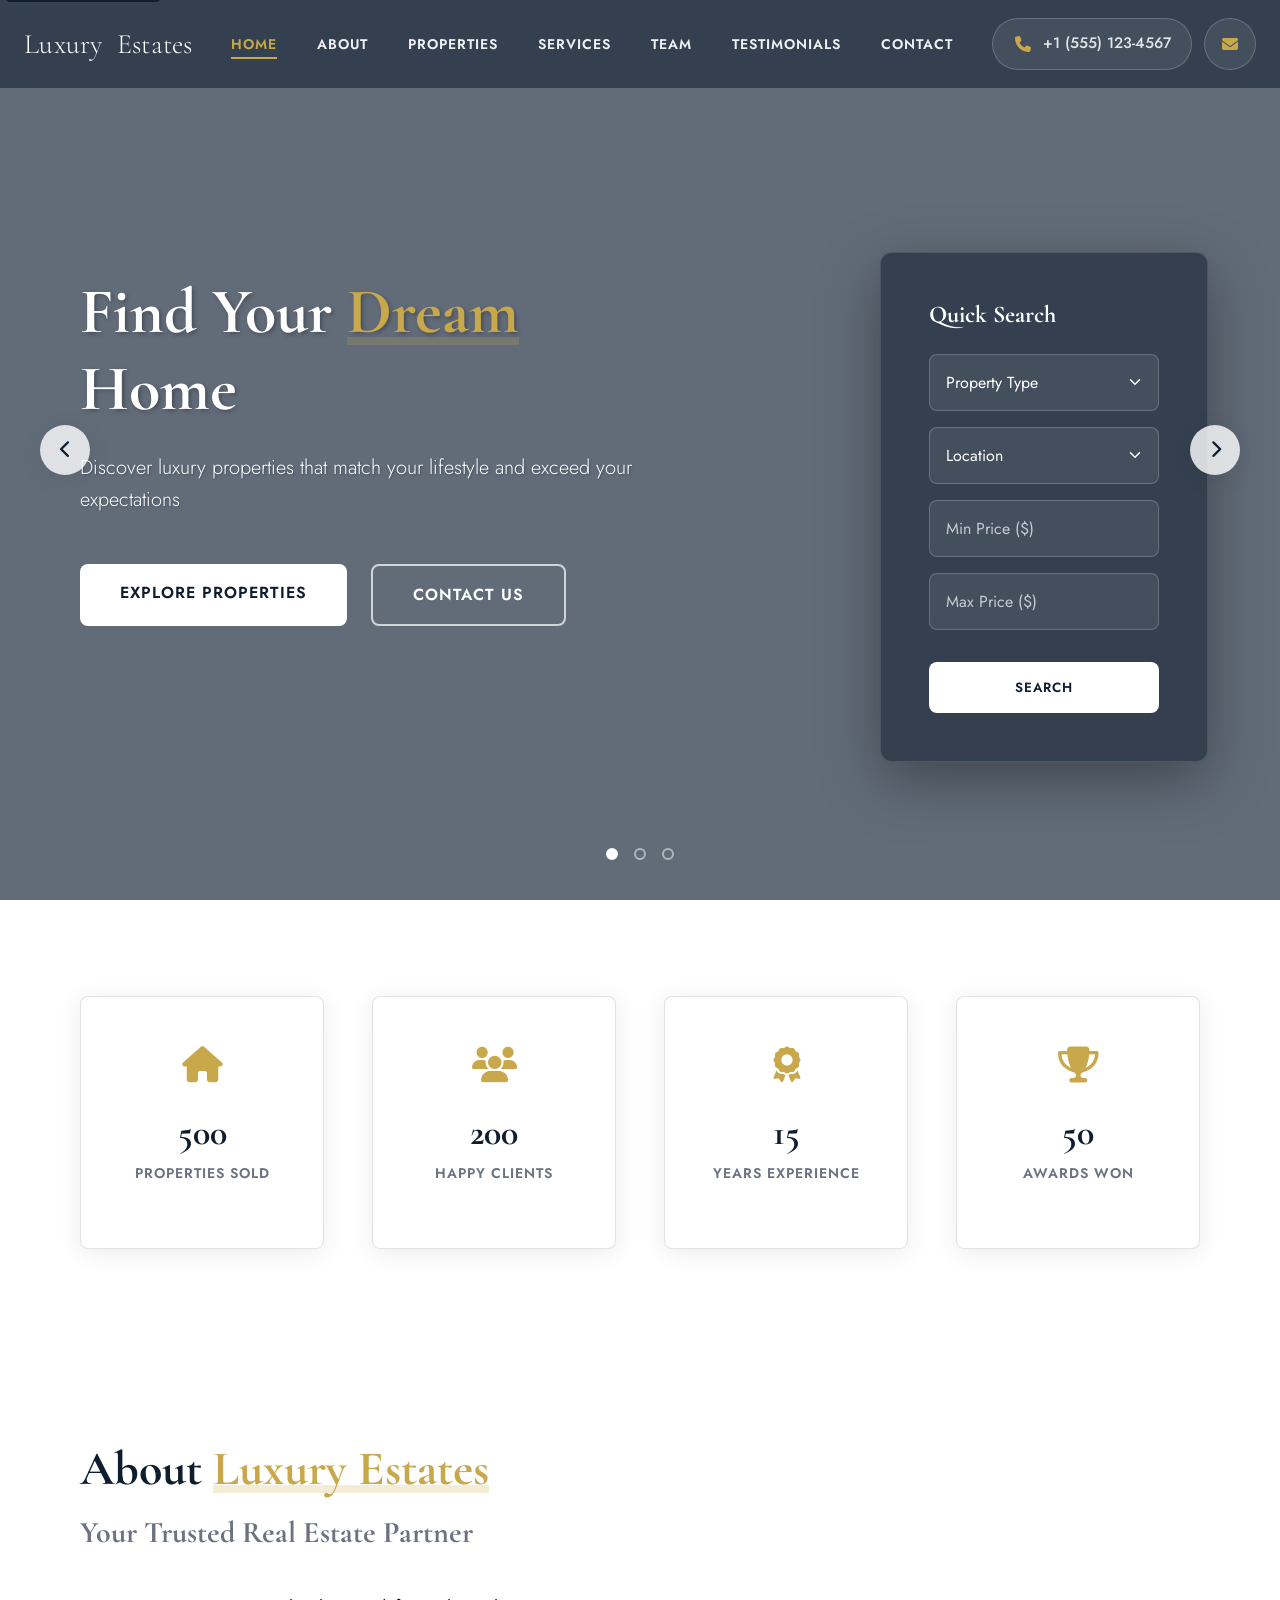
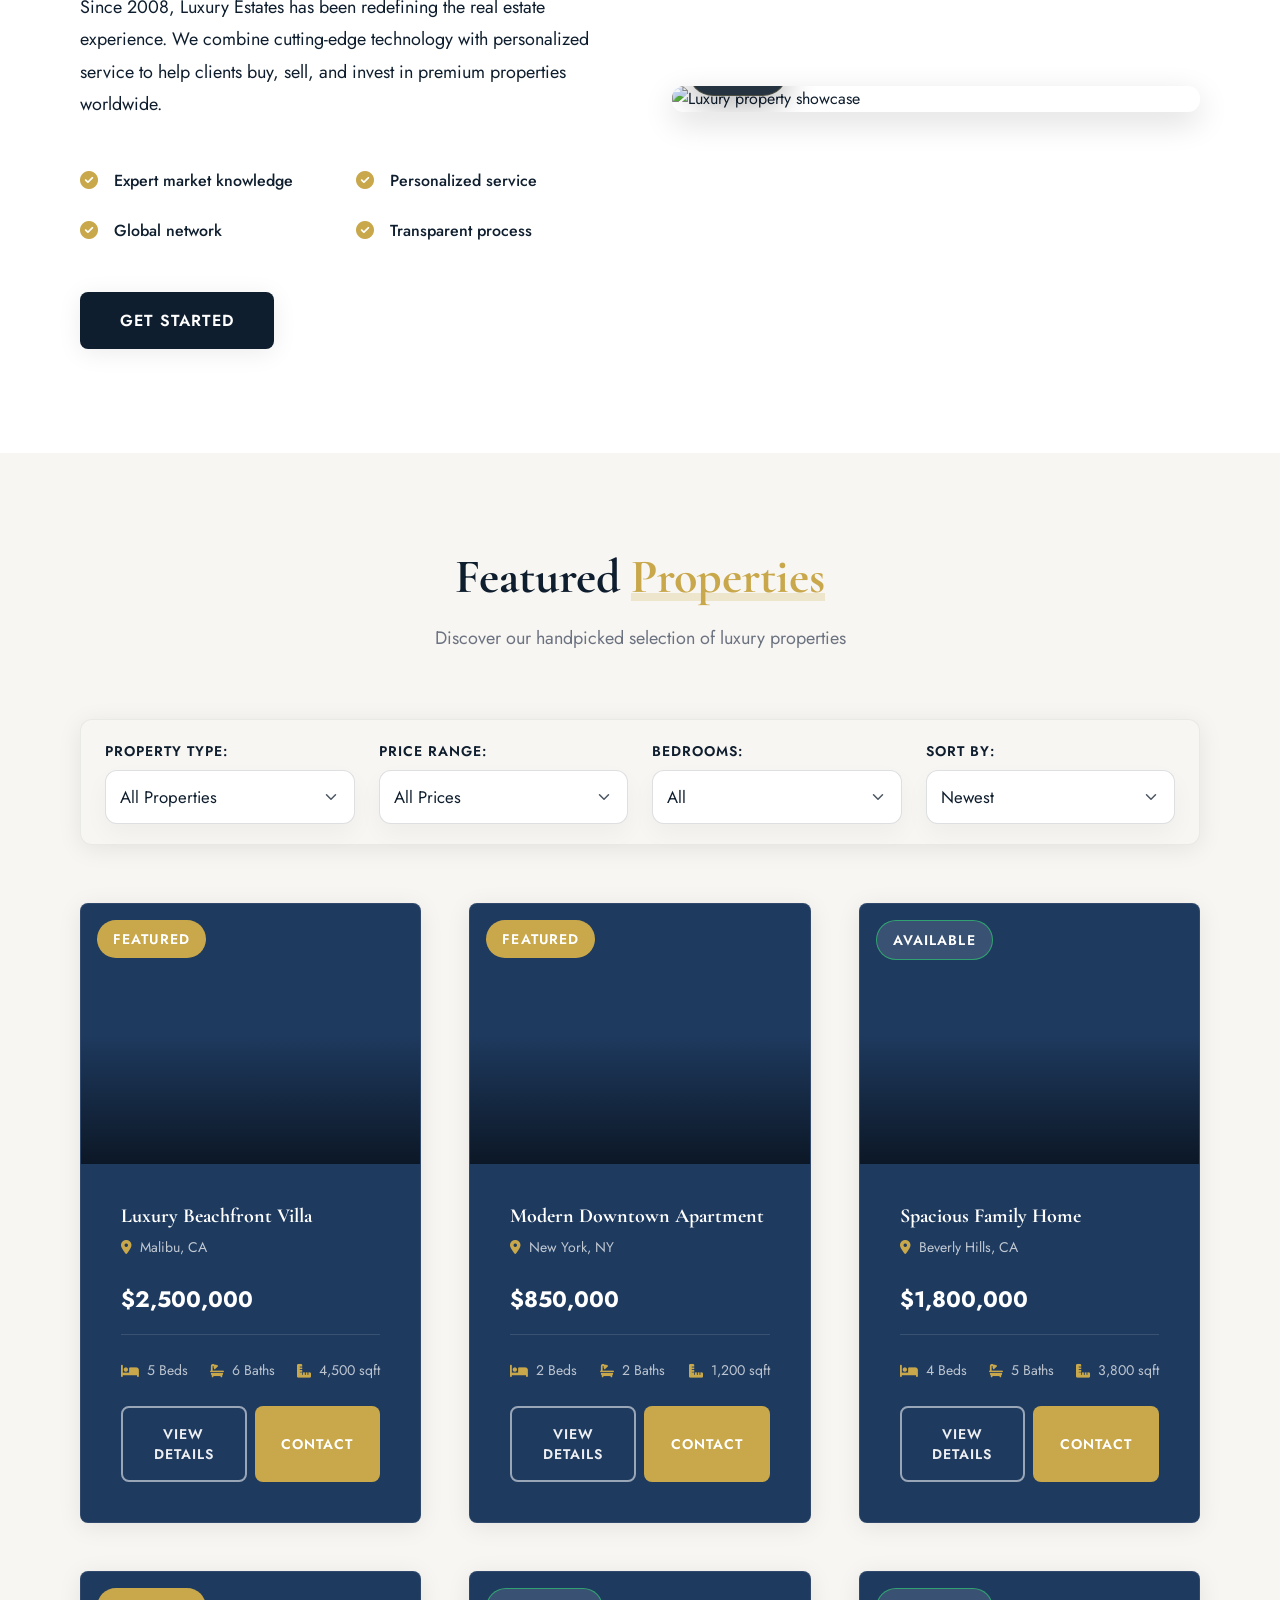
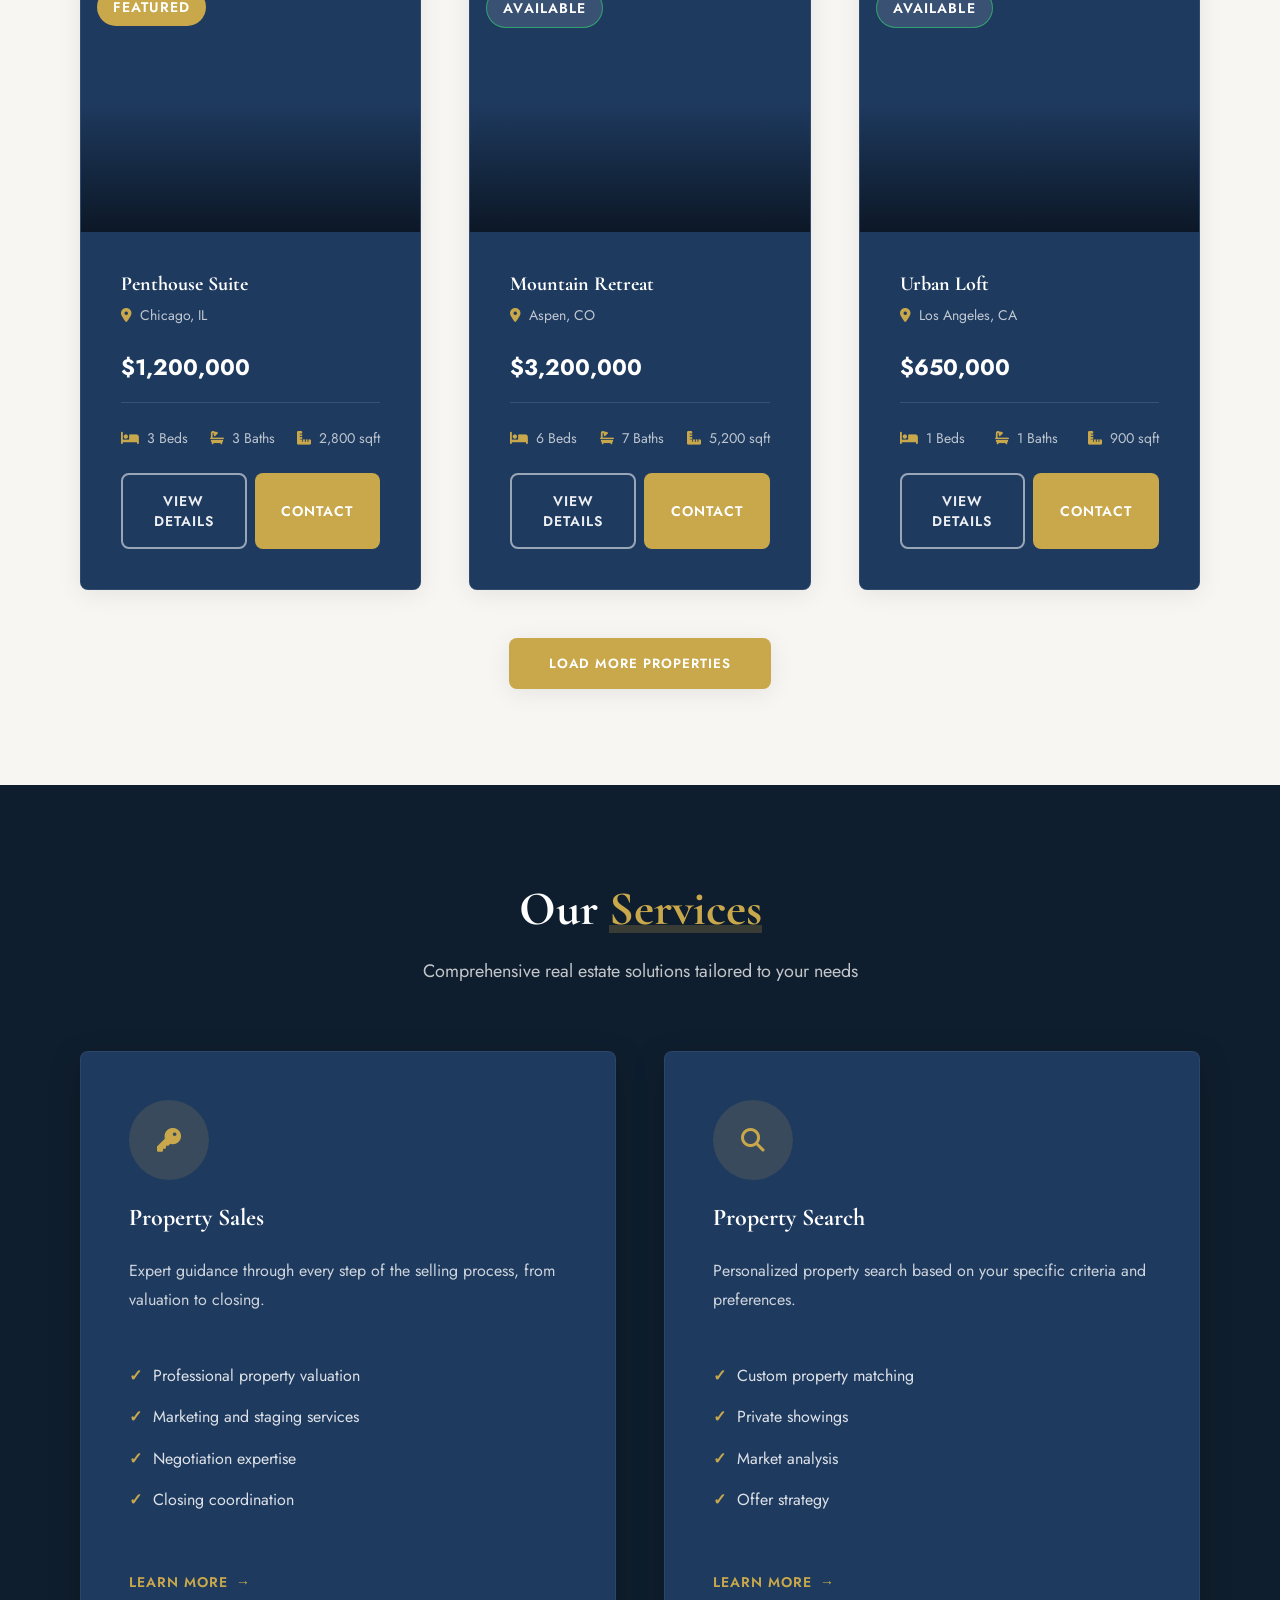
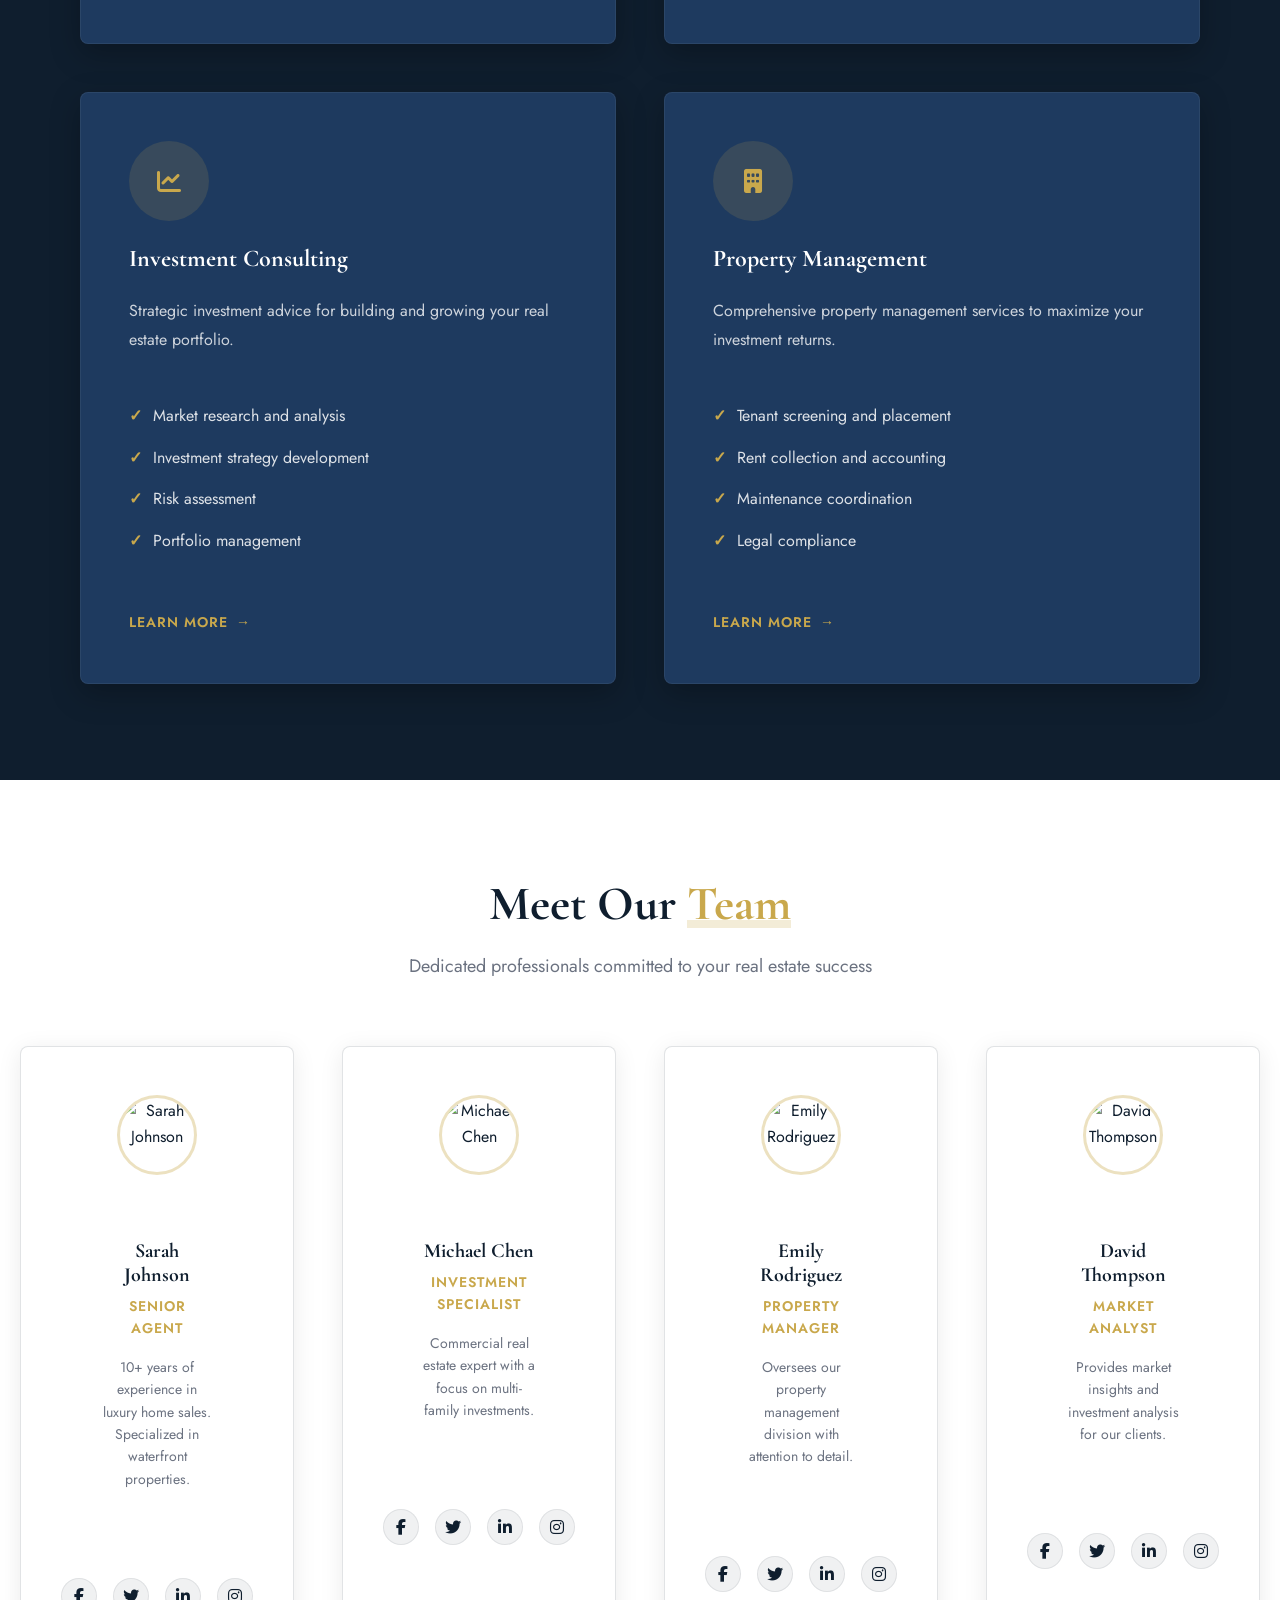
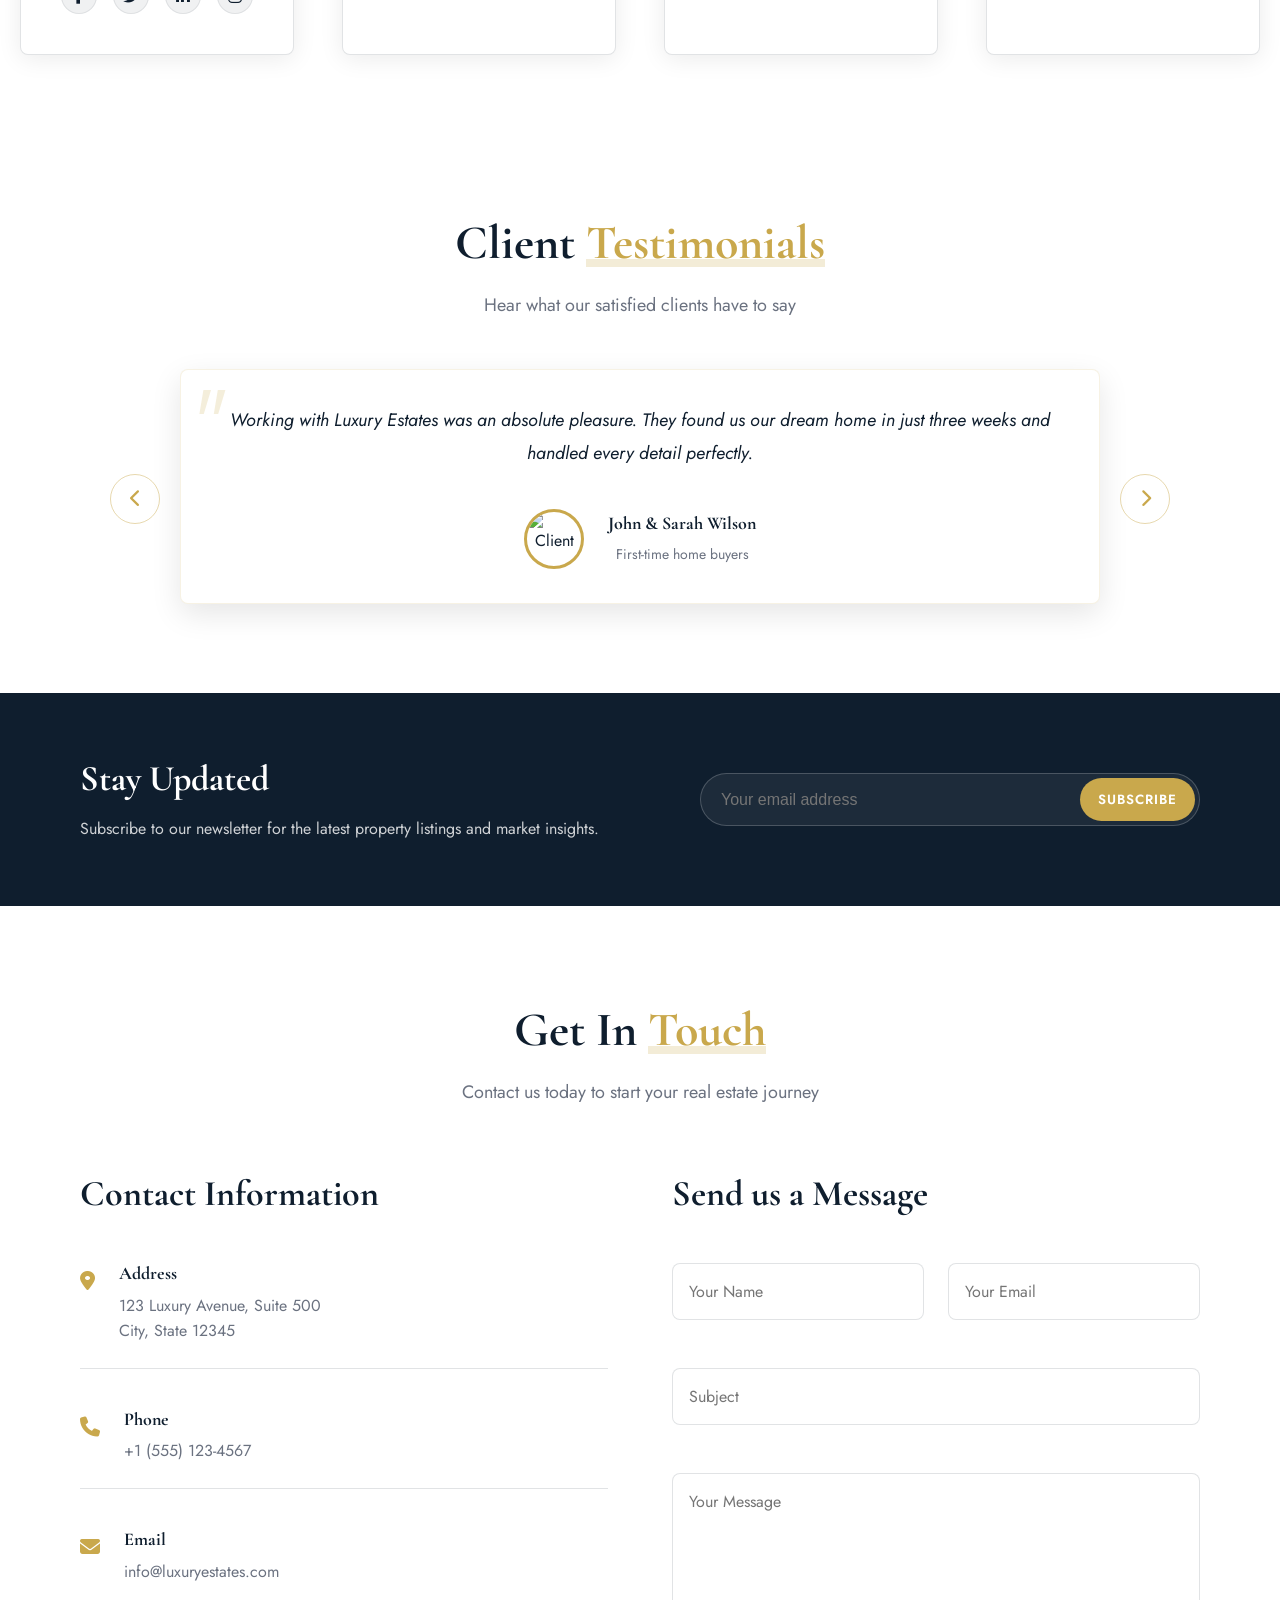
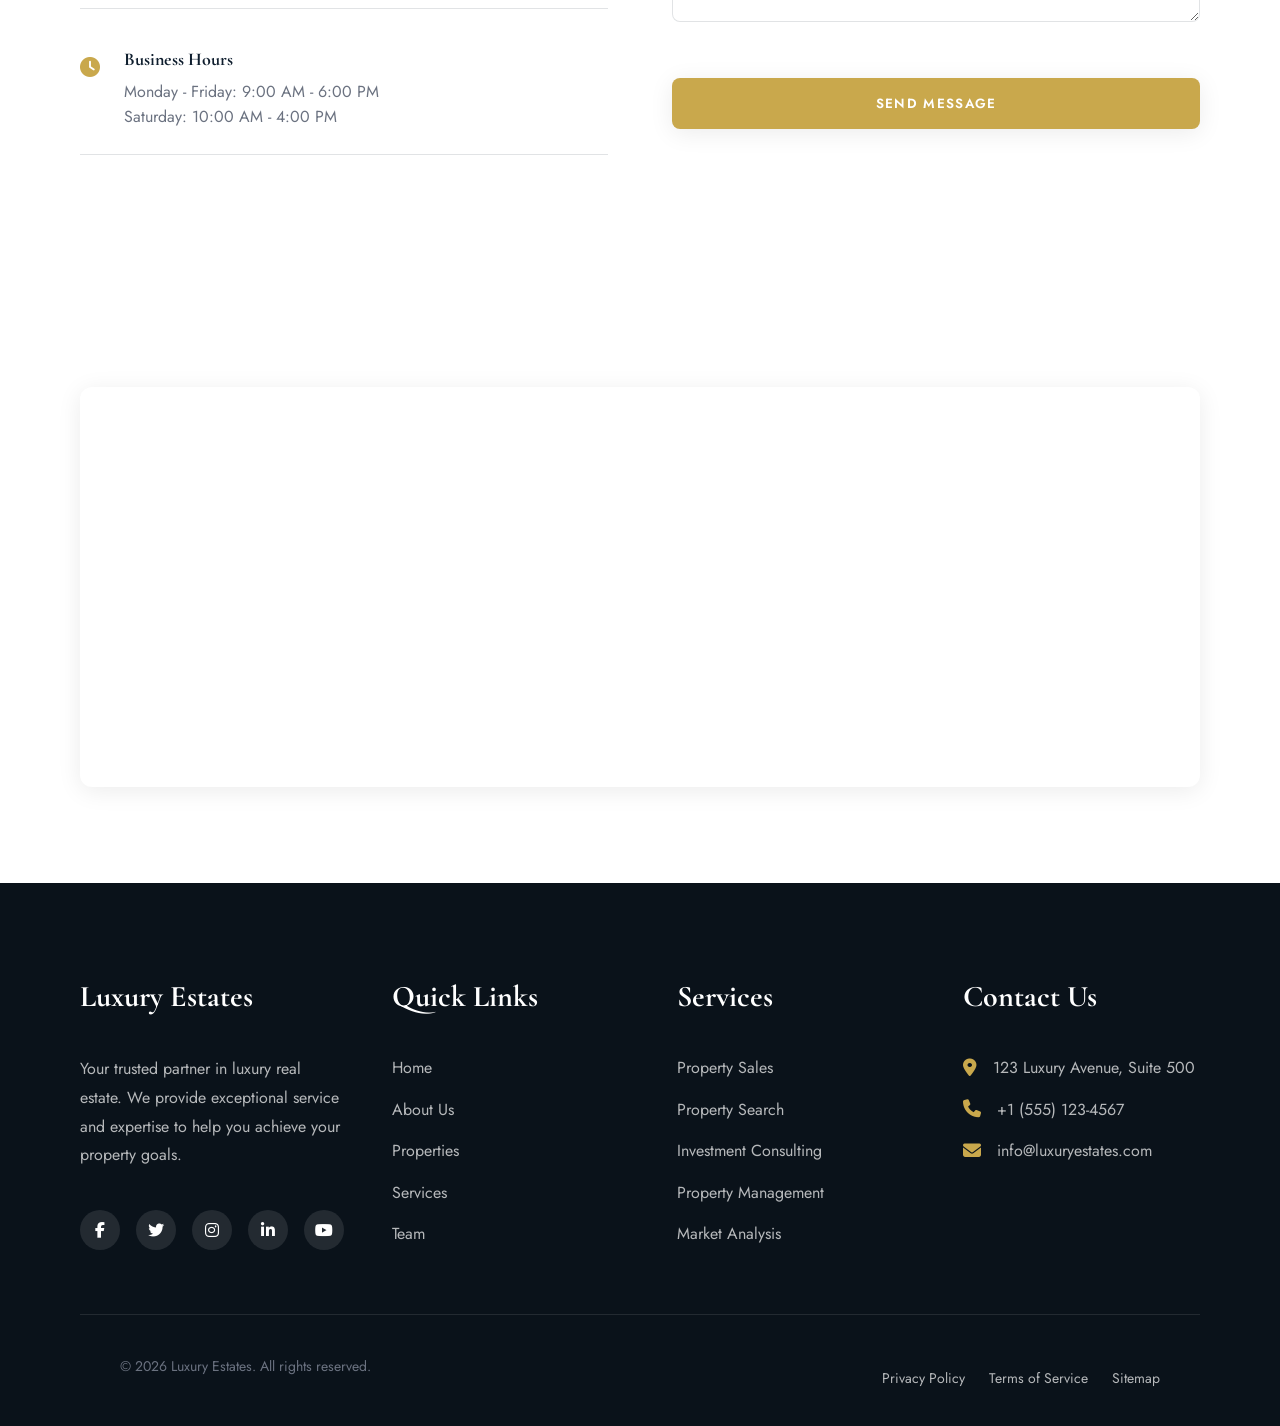
==== index.html @ e7219c27 "Polish mobile layout and responsive alignment" ====
<!DOCTYPE html>
<html lang="en">
<head>
    <meta charset="UTF-8">
    <meta name="viewport" content="width=device-width, initial-scale=1.0">
    <title>Luxury Estates - Premium Real Estate</title>
    
    <!-- Meta Tags -->
    <meta name="description" content="Luxury Estates offers premium real estate services with exclusive property listings, expert agents, and personalized solutions for your dream home.">
    <meta name="keywords" content="real estate, luxury homes, property listings, real estate agents, home buying, home selling">
    <meta name="author" content="Luxury Estates">
    
    <!-- Favicon -->
    <link rel="icon" type="image/x-icon" href="assets/favicon.ico">
    
    <!-- CSS Files -->
    <link rel="stylesheet" href="css/styles.css">
    <link rel="stylesheet" href="css/responsive.css">
    <link rel="stylesheet" href="css/animations.css">
    
    <!-- Font Awesome Icons -->
    <link rel="stylesheet" href="https://cdnjs.cloudflare.com/ajax/libs/font-awesome/6.4.0/css/all.min.css">
    
    <!-- Google Fonts -->
    <link rel="preconnect" href="https://fonts.googleapis.com">
    <link rel="preconnect" href="https://fonts.gstatic.com" crossorigin>
    <link href="https://fonts.googleapis.com/css2?family=Cormorant+Garamond:wght@300;400;600&family=Jost:wght@300;400;500&display=swap" rel="stylesheet">
    
    <!-- Scroll-reveal is handled locally (IntersectionObserver) -->
    
    <!-- Preload Critical Images -->
    <link rel="preload" as="image" href="https://images.unsplash.com/photo-1600585154340-be6161a56a0c?w=1920">
    
    <!-- Structured Data for SEO -->
    <script type="application/ld+json">
    {
        "@context": "https://schema.org",
        "@type": "RealEstateAgent",
        "name": "Luxury Estates",
        "description": "Premium real estate services with exclusive property listings",
        "address": {
            "@type": "PostalAddress",
            "streetAddress": "123 Luxury Avenue",
            "addressLocality": "City",
            "addressRegion": "State",
            "postalCode": "12345"
        },
        "telephone": "+1-555-123-4567",
        "openingHours": "Mo-Fr 09:00-18:00",
        "url": "https://luxuryestates.com"
    }
    </script>
</head>
<body>
    <!-- Preloader -->
    <div id="preloader">
        <div class="loader">
            <div class="spinner"></div>
            <p>Loading...</p>
        </div>
    </div>

    <!-- Skip to Content Link -->
    <a href="#main-content" class="skip-to-content">Skip to main content</a>

    <!-- Header Section -->
    <header class="header" id="header">
        <div class="container">
            <div class="header-content">
                <!-- Logo -->
                <div class="logo">
                    <a href="#home">
                        <span class="logo-wordmark" aria-label="Luxury Estates">
                            <span class="logo-wordmark__word">Luxury</span>
                            <span class="logo-wordmark__word">Estates</span>
                        </span>
                    </a>
                </div>

                <!-- Navigation -->
                <nav class="main-nav" id="main-nav">
                    <ul class="nav-list">
                        <li><a href="#home" class="nav-link active">Home</a></li>
                        <li><a href="#about" class="nav-link">About</a></li>
                        <li><a href="#properties" class="nav-link">Properties</a></li>
                        <li><a href="#services" class="nav-link">Services</a></li>
                        <li><a href="#team" class="nav-link">Team</a></li>
                        <li><a href="#testimonials" class="nav-link">Testimonials</a></li>
                        <li><a href="#contact" class="nav-link">Contact</a></li>
                    </ul>
                </nav>

                <!-- Contact Info -->
                <div class="header-contact" aria-label="Header contact">
                    <a class="contact-item contact-item--phone" href="tel:+15551234567" aria-label="Call +1 (555) 123-4567">
                        <i class="fas fa-phone"></i>
                        <span>+1 (555) 123-4567</span>
                    </a>
                    <a class="contact-item contact-item--email" href="mailto:info@luxuryestates.com" aria-label="Email info@luxuryestates.com">
                        <i class="fas fa-envelope"></i>
                        <span>info@luxuryestates.com</span>
                    </a>
                </div>

                <!-- Mobile Menu Toggle -->
                <div class="mobile-menu-toggle" id="mobile-menu-toggle">
                    <span></span>
                    <span></span>
                    <span></span>
                </div>
            </div>
        </div>
    </header>

    <!-- Main Content -->
    <main id="main-content">
        <!-- Hero Section -->
        <section class="hero" id="home">
            <div class="hero-slider" id="hero-slider">
                <!-- Slide 1 -->
                <div class="hero-slide active" style="background-image: url('https://images.unsplash.com/photo-1600585154340-be6161a56a0c?w=1920')">
                    <div class="slide-content">
                        <div class="container">
                            <div class="hero-text" data-aos="fade-right">
                                <h1 class="hero-title">Find Your <span class="highlight">Dream</span> Home</h1>
                                <p class="hero-subtitle">Discover luxury properties that match your lifestyle and exceed your expectations</p>
                                <div class="hero-buttons">
                                    <a href="#properties" class="btn btn-primary">Explore Properties</a>
                                    <a href="#contact" class="btn btn-secondary">Contact Us</a>
                                </div>
                            </div>
                        </div>
                    </div>
                    <div class="slide-overlay"></div>
                </div>

                <!-- Slide 2 -->
                <div class="hero-slide" style="background-image: url('https://images.unsplash.com/photo-1512917774080-9991f1c4c750?w=1920')">
                    <div class="slide-content">
                        <div class="container">
                            <div class="hero-text" data-aos="fade-right">
                                <h1 class="hero-title">Premium <span class="highlight">Investments</span></h1>
                                <p class="hero-subtitle">Smart real estate investments for long-term growth and financial security</p>
                                <div class="hero-buttons">
                                    <a href="#services" class="btn btn-primary">Our Services</a>
                                    <a href="#contact" class="btn btn-secondary">Get Started</a>
                                </div>
                            </div>
                        </div>
                    </div>
                    <div class="slide-overlay"></div>
                </div>

                <!-- Slide 3 -->
                <div class="hero-slide" style="background-image: url('https://images.unsplash.com/photo-1600607687939-ce8a6c25118c?w=1920')">
                    <div class="slide-content">
                        <div class="container">
                            <div class="hero-text" data-aos="fade-right">
                                <h1 class="hero-title">Expert <span class="highlight">Guidance</span></h1>
                                <p class="hero-subtitle">Trusted advisors with decades of experience in luxury real estate</p>
                                <div class="hero-buttons">
                                    <a href="#team" class="btn btn-primary">Meet Our Team</a>
                                    <a href="#contact" class="btn btn-secondary">Schedule Consultation</a>
                                </div>
                            </div>
                        </div>
                    </div>
                    <div class="slide-overlay"></div>
                </div>
            </div>

            <!-- Fixed hero search card (prevents crossfade overlap) -->
            <div class="hero-form hero-form--floating" data-aos="fade-left">
                <h3>Quick Search</h3>
                <form class="search-form" id="quick-search-form">
                    <div class="form-group">
                        <select id="property-type" name="property-type">
                            <option value="">Property Type</option>
                            <option value="house">House</option>
                            <option value="apartment">Apartment</option>
                            <option value="villa">Villa</option>
                            <option value="condo">Condo</option>
                        </select>
                    </div>
                    <div class="form-group">
                        <select id="location" name="location">
                            <option value="">Location</option>
                            <option value="downtown">Downtown</option>
                            <option value="suburbs">Suburbs</option>
                            <option value="beach">Beach</option>
                            <option value="mountain">Mountain</option>
                        </select>
                    </div>
                    <div class="form-group">
                        <input type="number" id="min-price" name="min-price" placeholder="Min Price ($)">
                    </div>
                    <div class="form-group">
                        <input type="number" id="max-price" name="max-price" placeholder="Max Price ($)">
                    </div>
                    <button type="submit" class="btn btn-primary">Search</button>
                </form>
            </div>

            <!-- Slider Navigation -->
            <div class="slider-nav">
                <button class="nav-btn prev-btn" id="slider-prev">
                    <i class="fas fa-chevron-left"></i>
                </button>
                <button class="nav-btn next-btn" id="slider-next">
                    <i class="fas fa-chevron-right"></i>
                </button>
            </div>

            <!-- Slider Indicators -->
            <div class="slider-indicators" id="slider-indicators">
                <button class="indicator active" data-slide="0"></button>
                <button class="indicator" data-slide="1"></button>
                <button class="indicator" data-slide="2"></button>
            </div>
        </section>

        <!-- Stats Section -->
        <section class="stats-section">
            <div class="container">
                <div class="stats-grid">
                    <div class="stat-item" data-aos="fade-up">
                        <div class="stat-icon">
                            <i class="fas fa-home"></i>
                        </div>
                        <div class="stat-content">
                            <h3 class="stat-number" data-target="500">0</h3>
                            <p class="stat-label">Properties Sold</p>
                        </div>
                    </div>
                    <div class="stat-item" data-aos="fade-up" data-aos-delay="100">
                        <div class="stat-icon">
                            <i class="fas fa-users"></i>
                        </div>
                        <div class="stat-content">
                            <h3 class="stat-number" data-target="200">0</h3>
                            <p class="stat-label">Happy Clients</p>
                        </div>
                    </div>
                    <div class="stat-item" data-aos="fade-up" data-aos-delay="200">
                        <div class="stat-icon">
                            <i class="fas fa-award"></i>
                        </div>
                        <div class="stat-content">
                            <h3 class="stat-number" data-target="15">0</h3>
                            <p class="stat-label">Years Experience</p>
                        </div>
                    </div>
                    <div class="stat-item" data-aos="fade-up" data-aos-delay="300">
                        <div class="stat-icon">
                            <i class="fas fa-trophy"></i>
                        </div>
                        <div class="stat-content">
                            <h3 class="stat-number" data-target="50">0</h3>
                            <p class="stat-label">Awards Won</p>
                        </div>
                    </div>
                </div>
            </div>
        </section>

        <!-- About Section -->
        <section class="about-section" id="about">
            <div class="container">
                <div class="about-content">
                    <div class="about-text" data-aos="fade-right">
                        <h2 class="section-title">About <span class="highlight">Luxury Estates</span></h2>
                        <h3 class="section-subtitle">Your Trusted Real Estate Partner</h3>
                        <p class="about-description">
                            Since 2008, Luxury Estates has been redefining the real estate experience. 
                            We combine cutting-edge technology with personalized service to help 
                            clients buy, sell, and invest in premium properties worldwide.
                        </p>
                        <div class="about-features">
                            <div class="feature-item">
                                <i class="fas fa-check-circle"></i>
                                <span>Expert market knowledge</span>
                            </div>
                            <div class="feature-item">
                                <i class="fas fa-check-circle"></i>
                                <span>Personalized service</span>
                            </div>
                            <div class="feature-item">
                                <i class="fas fa-check-circle"></i>
                                <span>Global network</span>
                            </div>
                            <div class="feature-item">
                                <i class="fas fa-check-circle"></i>
                                <span>Transparent process</span>
                            </div>
                        </div>
                        <a href="#contact" class="btn btn-primary">Get Started</a>
                    </div>
                    <div class="about-image" data-aos="fade-left">
                        <img src="https://images.unsplash.com/photo-1600607687939-ce8a6c25118c?w=800" alt="Luxury property showcase">
                        <div class="about-stat-badge">
                            <span class="about-stat-badge__label">Est.</span>
                            <span class="about-stat-badge__value">2008</span>
                        </div>
                    </div>
                </div>
            </div>
        </section>

        <!-- Properties Section -->
        <section class="properties-section" id="properties">
            <div class="container">
                <div class="section-header" data-aos="fade-up">
                    <h2 class="section-title">Featured <span class="highlight">Properties</span></h2>
                    <p class="section-description">Discover our handpicked selection of luxury properties</p>
                </div>

                <!-- Filter Section -->
                <div class="filter-section" data-aos="fade-up">
                    <div class="filter-container">
                        <div class="filter-group">
                            <label for="property-filter">Property Type:</label>
                            <select id="property-filter">
                                <option value="all">All Properties</option>
                                <option value="house">Houses</option>
                                <option value="apartment">Apartments</option>
                                <option value="villa">Villas</option>
                                <option value="condo">Condos</option>
                            </select>
                        </div>
                        <div class="filter-group">
                            <label for="price-filter">Price Range:</label>
                            <select id="price-filter">
                                <option value="all">All Prices</option>
                                <option value="under-500k">Under $500K</option>
                                <option value="500k-1m">$500K - $1M</option>
                                <option value="1m-2m">$1M - $2M</option>
                                <option value="over-2m">Over $2M</option>
                            </select>
                        </div>
                        <div class="filter-group">
                            <label for="beds-filter">Bedrooms:</label>
                            <select id="beds-filter">
                                <option value="all">All</option>
                                <option value="1">1+</option>
                                <option value="2">2+</option>
                                <option value="3">3+</option>
                                <option value="4">4+</option>
                            </select>
                        </div>
                        <div class="filter-group">
                            <label for="sort-filter">Sort By:</label>
                            <select id="sort-filter">
                                <option value="newest">Newest</option>
                                <option value="price-low">Price: Low to High</option>
                                <option value="price-high">Price: High to Low</option>
                                <option value="beds">Bedrooms</option>
                            </select>
                        </div>
                    </div>
                    <div class="filter-meta">
                        <button type="button" class="filter-reset" id="reset-filters" hidden>Reset Filters</button>
                    </div>
                </div>

                <!-- Properties Grid -->
                <div class="properties-grid" id="properties-grid" data-aos="fade-up">
                    <!-- Property Cards will be dynamically generated -->
                </div>

                <!-- Load More Button -->
                <div class="load-more" data-aos="fade-up">
                    <button id="load-more-btn" class="btn btn-secondary">Load More Properties</button>
                </div>
            </div>
        </section>

        <!-- Services Section -->
        <section class="services-section" id="services">
            <div class="container">
                <div class="section-header" data-aos="fade-up">
                    <h2 class="section-title">Our <span class="highlight">Services</span></h2>
                    <p class="section-description">Comprehensive real estate solutions tailored to your needs</p>
                </div>

                <div class="services-grid">
                    <div class="service-card" data-aos="fade-up">
                        <div class="service-icon">
                            <i class="fas fa-key"></i>
                        </div>
                        <h3 class="service-title">Property Sales</h3>
                        <p class="service-description">
                            Expert guidance through every step of the selling process, from valuation to closing.
                        </p>
                        <ul class="service-features">
                            <li>Professional property valuation</li>
                            <li>Marketing and staging services</li>
                            <li>Negotiation expertise</li>
                            <li>Closing coordination</li>
                        </ul>
                        <a href="#contact" class="service-link">Learn More</a>
                    </div>

                    <div class="service-card" data-aos="fade-up" data-aos-delay="100">
                        <div class="service-icon">
                            <i class="fas fa-search"></i>
                        </div>
                        <h3 class="service-title">Property Search</h3>
                        <p class="service-description">
                            Personalized property search based on your specific criteria and preferences.
                        </p>
                        <ul class="service-features">
                            <li>Custom property matching</li>
                            <li>Private showings</li>
                            <li>Market analysis</li>
                            <li>Offer strategy</li>
                        </ul>
                        <a href="#contact" class="service-link">Learn More</a>
                    </div>

                    <div class="service-card" data-aos="fade-up" data-aos-delay="200">
                        <div class="service-icon">
                            <i class="fas fa-chart-line"></i>
                        </div>
                        <h3 class="service-title">Investment Consulting</h3>
                        <p class="service-description">
                            Strategic investment advice for building and growing your real estate portfolio.
                        </p>
                        <ul class="service-features">
                            <li>Market research and analysis</li>
                            <li>Investment strategy development</li>
                            <li>Risk assessment</li>
                            <li>Portfolio management</li>
                        </ul>
                        <a href="#contact" class="service-link">Learn More</a>
                    </div>

                    <div class="service-card" data-aos="fade-up" data-aos-delay="300">
                        <div class="service-icon">
                            <i class="fas fa-building"></i>
                        </div>
                        <h3 class="service-title">Property Management</h3>
                        <p class="service-description">
                            Comprehensive property management services to maximize your investment returns.
                        </p>
                        <ul class="service-features">
                            <li>Tenant screening and placement</li>
                            <li>Rent collection and accounting</li>
                            <li>Maintenance coordination</li>
                            <li>Legal compliance</li>
                        </ul>
                        <a href="#contact" class="service-link">Learn More</a>
                    </div>
                </div>
            </div>
        </section>

        <!-- Team Section -->
        <section class="team-section" id="team">
            <div class="container">
                <div class="section-header" data-aos="fade-up">
                    <h2 class="section-title">Meet Our <span class="highlight">Team</span></h2>
                    <p class="section-description">Dedicated professionals committed to your real estate success</p>
                </div>

                <div class="team-grid">
                    <div class="team-member" data-aos="fade-up">
                        <div class="member-avatar">
                            <img src="https://images.unsplash.com/photo-1573496359142-b8d87734a5a2?w=400" alt="Sarah Johnson">
                        </div>
                        <div class="member-info">
                            <h3 class="member-name">Sarah Johnson</h3>
                            <p class="member-title">Senior Agent</p>
                            <p class="member-bio">10+ years of experience in luxury home sales. Specialized in waterfront properties.</p>
                        </div>
                        <div class="member-social">
                            <a href="#" aria-label="Facebook"><i class="fab fa-facebook-f"></i></a>
                            <a href="#" aria-label="Twitter"><i class="fab fa-twitter"></i></a>
                            <a href="#" aria-label="LinkedIn"><i class="fab fa-linkedin-in"></i></a>
                            <a href="#" aria-label="Instagram"><i class="fab fa-instagram"></i></a>
                        </div>
                    </div>

                    <div class="team-member" data-aos="fade-up" data-aos-delay="100">
                        <div class="member-avatar">
                            <img src="https://images.unsplash.com/photo-1560250097-0b93528c311a?w=400" alt="Michael Chen">
                        </div>
                        <div class="member-info">
                            <h3 class="member-name">Michael Chen</h3>
                            <p class="member-title">Investment Specialist</p>
                            <p class="member-bio">Commercial real estate expert with a focus on multi-family investments.</p>
                        </div>
                        <div class="member-social">
                            <a href="#" aria-label="Facebook"><i class="fab fa-facebook-f"></i></a>
                            <a href="#" aria-label="Twitter"><i class="fab fa-twitter"></i></a>
                            <a href="#" aria-label="LinkedIn"><i class="fab fa-linkedin-in"></i></a>
                            <a href="#" aria-label="Instagram"><i class="fab fa-instagram"></i></a>
                        </div>
                    </div>

                    <div class="team-member" data-aos="fade-up" data-aos-delay="200">
                        <div class="member-avatar">
                            <img src="https://images.unsplash.com/photo-1524504388940-b1c1722653e1?w=400" alt="Emily Rodriguez">
                        </div>
                        <div class="member-info">
                            <h3 class="member-name">Emily Rodriguez</h3>
                            <p class="member-title">Property Manager</p>
                            <p class="member-bio">Oversees our property management division with attention to detail.</p>
                        </div>
                        <div class="member-social">
                            <a href="#" aria-label="Facebook"><i class="fab fa-facebook-f"></i></a>
                            <a href="#" aria-label="Twitter"><i class="fab fa-twitter"></i></a>
                            <a href="#" aria-label="LinkedIn"><i class="fab fa-linkedin-in"></i></a>
                            <a href="#" aria-label="Instagram"><i class="fab fa-instagram"></i></a>
                        </div>
                    </div>

                    <div class="team-member" data-aos="fade-up" data-aos-delay="300">
                        <div class="member-avatar">
                            <img src="https://images.unsplash.com/photo-1544723795-3fb6469f5b39?w=400" alt="David Thompson">
                        </div>
                        <div class="member-info">
                            <h3 class="member-name">David Thompson</h3>
                            <p class="member-title">Market Analyst</p>
                            <p class="member-bio">Provides market insights and investment analysis for our clients.</p>
                        </div>
                        <div class="member-social">
                            <a href="#" aria-label="Facebook"><i class="fab fa-facebook-f"></i></a>
                            <a href="#" aria-label="Twitter"><i class="fab fa-twitter"></i></a>
                            <a href="#" aria-label="LinkedIn"><i class="fab fa-linkedin-in"></i></a>
                            <a href="#" aria-label="Instagram"><i class="fab fa-instagram"></i></a>
                        </div>
                    </div>
                </div>
            </div>
        </section>

        <!-- Testimonials Section -->
        <section class="testimonials-section" id="testimonials">
            <div class="container">
                <div class="section-header" data-aos="fade-up">
                    <h2 class="section-title">Client <span class="highlight">Testimonials</span></h2>
                    <p class="section-description">Hear what our satisfied clients have to say</p>
                </div>

                <div class="testimonials-slider" id="testimonials-slider">
                    <div class="testimonial-slide active">
                        <div class="testimonial-content">
                            <div class="testimonial-quote">
                                <p>Working with Luxury Estates was an absolute pleasure. They found us our dream home in just three weeks and handled every detail perfectly.</p>
                            </div>
                            <div class="testimonial-author">
                                <div class="author-image">
                                    <img src="https://images.unsplash.com/photo-1494790108377-be9c29b29330?w=400" alt="Client">
                                </div>
                                <div class="author-info">
                                    <h4>John & Sarah Wilson</h4>
                                    <p>First-time home buyers</p>
                                </div>
                            </div>
                        </div>
                    </div>

                    <div class="testimonial-slide">
                        <div class="testimonial-content">
                            <div class="testimonial-quote">
                                <p>Their investment advice helped me build a diversified real estate portfolio that has exceeded my expectations. Highly recommended!</p>
                            </div>
                            <div class="testimonial-author">
                                <div class="author-image">
                                    <img src="https://images.unsplash.com/photo-1500648767791-00dcc994a43e?w=400" alt="Client">
                                </div>
                                <div class="author-info">
                                    <h4>Robert Chen</h4>
                                    <p>Real Estate Investor</p>
                                </div>
                            </div>
                        </div>
                    </div>

                    <div class="testimonial-slide">
                        <div class="testimonial-content">
                            <div class="testimonial-quote">
                                <p>The property management services are outstanding. My rental properties have never been better maintained or more profitable.</p>
                            </div>
                            <div class="testimonial-author">
                                <div class="author-image">
                                    <img src="https://images.unsplash.com/photo-1438761681033-6461ffad8d80?w=400" alt="Client">
                                </div>
                                <div class="author-info">
                                    <h4>Maria Garcia</h4>
                                    <p>Property Owner</p>
                                </div>
                            </div>
                        </div>
                    </div>

                    <!-- Testimonial Navigation -->
                    <div class="testimonial-nav">
                        <button class="nav-btn prev-btn" id="testimonial-prev" aria-label="Previous testimonial">
                            <i class="fas fa-chevron-left"></i>
                        </button>
                        <button class="nav-btn next-btn" id="testimonial-next" aria-label="Next testimonial">
                            <i class="fas fa-chevron-right"></i>
                        </button>
                    </div>
                </div>
            </div>
        </section>

        <!-- Newsletter Section -->
        <section class="newsletter-section">
            <div class="container">
                <div class="newsletter-content" data-aos="fade-up">
                    <div class="newsletter-text">
                        <h3>Stay Updated</h3>
                        <p>Subscribe to our newsletter for the latest property listings and market insights.</p>
                    </div>
                    <form class="newsletter-form" id="newsletter-form">
                        <input type="email" id="newsletter-email" placeholder="Your email address" required>
                        <button type="submit" class="btn btn-primary">Subscribe</button>
                    </form>
                </div>
            </div>
        </section>

        <!-- Contact Section -->
        <section class="contact-section" id="contact">
            <div class="container">
                <div class="section-header" data-aos="fade-up">
                    <h2 class="section-title">Get In <span class="highlight">Touch</span></h2>
                    <p class="section-description">Contact us today to start your real estate journey</p>
                </div>

                <div class="contact-content">
                    <div class="contact-info" data-aos="fade-right">
                        <h3>Contact Information</h3>
                        <div class="contact-item">
                            <i class="fas fa-map-marker-alt"></i>
                            <div>
                                <h4>Address</h4>
                                <p>123 Luxury Avenue, Suite 500<br>City, State 12345</p>
                            </div>
                        </div>
                        <div class="contact-item">
                            <i class="fas fa-phone"></i>
                            <div>
                                <h4>Phone</h4>
                                <p>+1 (555) 123-4567</p>
                            </div>
                        </div>
                        <div class="contact-item">
                            <i class="fas fa-envelope"></i>
                            <div>
                                <h4>Email</h4>
                                <p>info@luxuryestates.com</p>
                            </div>
                        </div>
                        <div class="contact-item">
                            <i class="fas fa-clock"></i>
                            <div>
                                <h4>Business Hours</h4>
                                <p>Monday - Friday: 9:00 AM - 6:00 PM<br>Saturday: 10:00 AM - 4:00 PM</p>
                            </div>
                        </div>
                    </div>

                    <div class="contact-form-container" data-aos="fade-left">
                        <h3>Send us a Message</h3>
                        <form class="contact-form" id="contact-form">
                            <div class="form-row">
                                <div class="form-group">
                                    <input type="text" id="contact-name" name="name" placeholder="Your Name" required>
                                </div>
                                <div class="form-group">
                                    <input type="email" id="contact-email" name="email" placeholder="Your Email" required>
                                </div>
                            </div>
                            <div class="form-group">
                                <input type="text" id="contact-subject" name="subject" placeholder="Subject">
                            </div>
                            <div class="form-group">
                                <textarea id="contact-message" name="message" placeholder="Your Message" rows="5" required></textarea>
                            </div>
                            <button type="submit" class="btn btn-secondary">Send Message</button>
                        </form>
                    </div>
                </div>
            </div>
        </section>

        <!-- Map Section -->
        <section class="map-section">
            <div class="container">
                <div class="map-container">
                    <div id="contact-map" data-aos="fade-up">
                        <iframe
                            title="Luxury Estates location"
                            src="https://www.google.com/maps?q=123%20Luxury%20Avenue%2C%20Suite%20500&output=embed"
                            width="100%"
                            height="400"
                            style="border:0;"
                            loading="lazy"
                            referrerpolicy="no-referrer-when-downgrade"
                            allowfullscreen
                        ></iframe>
                    </div>
                </div>
            </div>
        </section>
    </main>

    <!-- Footer -->
    <footer class="footer">
        <div class="container">
            <div class="footer-content">
                <div class="footer-section" data-aos="fade-up">
                    <h3 class="footer-logo">Luxury Estates</h3>
                    <p class="footer-description">
                        Your trusted partner in luxury real estate. We provide exceptional service and expertise to help you achieve your property goals.
                    </p>
                    <div class="social-links">
                        <a href="#"><i class="fab fa-facebook-f"></i></a>
                        <a href="#"><i class="fab fa-twitter"></i></a>
                        <a href="#"><i class="fab fa-instagram"></i></a>
                        <a href="#"><i class="fab fa-linkedin-in"></i></a>
                        <a href="#"><i class="fab fa-youtube"></i></a>
                    </div>
                </div>

                <div class="footer-section" data-aos="fade-up" data-aos-delay="100">
                    <h4>Quick Links</h4>
                    <ul class="footer-links">
                        <li><a href="#home">Home</a></li>
                        <li><a href="#about">About Us</a></li>
                        <li><a href="#properties">Properties</a></li>
                        <li><a href="#services">Services</a></li>
                        <li><a href="#team">Team</a></li>
                    </ul>
                </div>

                <div class="footer-section" data-aos="fade-up" data-aos-delay="200">
                    <h4>Services</h4>
                    <ul class="footer-links">
                        <li><a href="#">Property Sales</a></li>
                        <li><a href="#">Property Search</a></li>
                        <li><a href="#">Investment Consulting</a></li>
                        <li><a href="#">Property Management</a></li>
                        <li><a href="#">Market Analysis</a></li>
                    </ul>
                </div>

                <div class="footer-section" data-aos="fade-up" data-aos-delay="300">
                    <h4>Contact Us</h4>
                    <div class="footer-contact">
                        <p><i class="fas fa-map-marker-alt"></i> 123 Luxury Avenue, Suite 500</p>
                        <p><i class="fas fa-phone"></i> +1 (555) 123-4567</p>
                        <p><i class="fas fa-envelope"></i> info@luxuryestates.com</p>
                    </div>
                </div>
            </div>

            <div class="footer-bottom">
                <div class="container">
                    <div class="footer-copyright">
                        <p>&copy; <span id="footer-year">2026</span> Luxury Estates. All rights reserved.</p>
                        <div class="footer-legal">
                            <a href="#">Privacy Policy</a>
                            <a href="#">Terms of Service</a>
                            <a href="#">Sitemap</a>
                        </div>
                    </div>
                </div>
            </div>
        </div>
    </footer>

    <!-- Back to Top Button -->
    <button id="back-to-top" class="back-to-top" title="Go to top">
        <i class="fas fa-arrow-up"></i>
    </button>

    <!-- Property Modal -->
    <div id="property-modal" class="modal">
        <div class="modal-content">
            <span class="close-modal">&times;</span>
            <div class="modal-body">
                <!-- Property details will be loaded here -->
            </div>
        </div>
    </div>

    <!-- Scripts -->
    <script src="js/main.js"></script>
</body>
</html>
---- css/styles.css ----
/* 
Luxury Estates — Premium Real Estate Website
Main Stylesheet
*/

/* CSS Custom Properties (Variables) */
:root {
    /* Brand system */
    --color-primary: #0f1e2e;      /* Near-black navy for text */
    --color-secondary: #1e3a5f;    /* Dark navy for surfaces */
    --color-accent: #C9A84C;       /* Gold for highlights/CTAs */
    --color-accent-hover: #a8893d; /* Gold hover */
    --color-white: #ffffff;
    --color-off-white: #f8f6f2;   /* Warm off-white section bg */
    --color-text-muted: #6b7280;

    /* Legacy variable aliases (minimize refactors) */
    --primary-color: var(--color-primary);
    --secondary-color: var(--color-accent);
    --accent-color: var(--color-accent);
    --text-color: var(--color-primary);
    --text-light: var(--color-text-muted);
    --text-white: var(--color-white);
    --bg-color: var(--color-white);
    --bg-dark: #0a121a;
    --bg-light: var(--color-off-white);
    --border-color: rgba(15, 30, 46, 0.12);
    --shadow: 0 4px 24px rgba(0, 0, 0, 0.08);
    --shadow-hover: 0 10px 32px rgba(0, 0, 0, 0.14);
    
    /* Typography */
    --font-primary: 'Cormorant Garamond', serif;
    --font-secondary: 'Jost', sans-serif;
    --font-size-xs: 0.75rem;
    --font-size-sm: 0.875rem;
    --font-size-base: 1rem;
    --font-size-lg: 1.125rem;
    --font-size-xl: 1.25rem;
    --font-size-2xl: 1.5rem;
    --font-size-3xl: 1.875rem;
    --font-size-4xl: 2.25rem;
    --font-size-5xl: 3rem;
    --font-size-6xl: 4rem;
    
    /* Spacing */
    --spacing-xs: 0.5rem;
    --spacing-sm: 1rem;
    --spacing-md: 1.5rem;
    --spacing-lg: 2rem;
    --spacing-xl: 3rem;
    --spacing-2xl: 4rem;
    --spacing-3xl: 6rem;
    
    /* Layout */
    --container-width: 1200px;
    --header-height: 88px;
    --border-radius: 8px;
    --transition-speed: 0.3s;
    
    /* Z-index */
    --z-header: 1000;
    --z-mobile-menu: 1001;
    --z-modal: 1002;
    --z-tooltip: 1003;
}

/* Dark theme variables */
[data-theme="dark"] {
    --bg-color: #0a121a;
    --bg-dark: #061018;
    --bg-light: rgba(255, 255, 255, 0.06);
    --text-color: rgba(255, 255, 255, 0.92);
    --text-light: rgba(255, 255, 255, 0.7);
    --border-color: rgba(255, 255, 255, 0.12);
}

/* Base Styles */
* {
    box-sizing: border-box;
    margin: 0;
    padding: 0;
}

html {
    scroll-behavior: smooth;
    font-size: 16px;
    background-color: var(--color-primary);
}

body {
    font-family: var(--font-secondary);
    font-size: var(--font-size-base);
    line-height: 1.6;
    color: var(--text-color);
    background-color: var(--bg-color);
    overflow-x: hidden;
}

/* Skip to Content Link */
.skip-to-content {
    position: absolute;
    top: -40px;
    left: 6px;
    background: var(--primary-color);
    color: white;
    padding: 8px;
    text-decoration: none;
    border-radius: 4px;
    z-index: 9999;
    transition: top 0.3s ease;
}

.skip-to-content:focus {
    top: 6px;
}

/* Container */
.container {
    max-width: var(--container-width);
    margin: 0 auto;
    padding: 0 var(--spacing-md);
}

/* Typography */
h1, h2, h3, h4, h5, h6 {
    font-family: var(--font-primary);
    font-weight: 700;
    line-height: 1.2;
    margin-bottom: var(--spacing-md);
    color: var(--primary-color);
}

h1 {
    font-size: var(--font-size-6xl);
}

h2 {
    font-size: var(--font-size-5xl);
}

h3 {
    font-size: var(--font-size-4xl);
}

h4 {
    font-size: var(--font-size-3xl);
}

h5 {
    font-size: var(--font-size-2xl);
}

h6 {
    font-size: var(--font-size-xl);
}

p {
    margin-bottom: var(--spacing-md);
    color: var(--text-light);
}

a {
    color: var(--secondary-color);
    text-decoration: none;
    transition: color var(--transition-speed) ease;
}

a:hover {
    color: var(--primary-color);
}

/* Text Utilities */
.text-center { text-align: center; }
.text-left { text-align: left; }
.text-right { text-align: right; }
.text-primary { color: var(--primary-color); }
.text-secondary { color: var(--secondary-color); }
.text-accent { color: var(--accent-color); }
.text-white { color: var(--text-white); }
.text-light { color: var(--text-light); }
.text-dark { color: var(--text-color); }

/* Buttons */
.btn {
    display: inline-block;
    padding: var(--spacing-sm) var(--spacing-lg);
    border-radius: var(--border-radius);
    font-family: var(--font-secondary);
    font-weight: 600;
    text-transform: uppercase;
    letter-spacing: 1px;
    text-decoration: none;
    border: none;
    cursor: pointer;
    transition: all var(--transition-speed) ease;
    position: relative;
    overflow: hidden;
    box-shadow: var(--shadow);
}

.btn::before {
    content: '';
    position: absolute;
    top: 0;
    left: -100%;
    width: 100%;
    height: 100%;
    background: linear-gradient(90deg, transparent, rgba(255, 255, 255, 0.2), transparent);
    transition: left 0.7s;
}

.btn:hover::before {
    left: 100%;
}

.btn-primary {
    background-color: var(--primary-color);
    color: var(--text-white);
}

.btn-primary:hover {
    background-color: rgba(15, 30, 46, 0.92);
    box-shadow: var(--shadow-hover);
}

.btn-secondary {
    background-color: var(--secondary-color);
    color: var(--text-white);
}

.btn-secondary:hover {
    background-color: var(--color-accent-hover);
    box-shadow: var(--shadow-hover);
}

.btn-outline {
    background: transparent;
    border: 2px solid var(--primary-color);
    color: var(--primary-color);
}

.btn-outline:hover {
    background-color: var(--primary-color);
    color: var(--text-white);
}

.btn-large {
    padding: var(--spacing-lg) var(--spacing-xl);
    font-size: var(--font-size-lg);
}

.btn-small {
    padding: var(--spacing-xs) var(--spacing-sm);
    font-size: var(--font-size-sm);
}

/* Forms */
.form-group {
    margin-bottom: var(--spacing-md);
}

.form-group label {
    display: block;
    margin-bottom: var(--spacing-xs);
    font-weight: 500;
    color: var(--primary-color);
}

.form-group input,
.form-group select,
.form-group textarea {
    width: 100%;
    padding: var(--spacing-sm);
    border: 1px solid var(--border-color);
    border-radius: var(--border-radius);
    font-family: var(--font-secondary);
    font-size: var(--font-size-base);
    transition: border-color var(--transition-speed) ease, box-shadow var(--transition-speed) ease;
    background-color: var(--text-white);
}

.form-group input:focus,
.form-group select:focus,
.form-group textarea:focus {
    outline: none;
    border-color: var(--secondary-color);
    box-shadow: 0 0 0 3px rgba(201, 168, 76, 0.18);
}

.form-row {
    display: grid;
    grid-template-columns: 1fr 1fr;
    gap: var(--spacing-md);
}

/* Icons */
.icon {
    display: inline-flex;
    align-items: center;
    justify-content: center;
    width: 40px;
    height: 40px;
    background-color: var(--secondary-color);
    color: white;
    border-radius: 50%;
    transition: transform var(--transition-speed) ease;
}

.icon:hover {
}

/* Preloader */
#preloader {
    position: fixed;
    top: 0;
    left: 0;
    width: 100%;
    height: 100%;
    background-color: var(--primary-color);
    display: flex;
    justify-content: center;
    align-items: center;
    z-index: 9999;
    transition: opacity 0.5s ease;
}

.loader {
    text-align: center;
    color: var(--text-white);
}

.spinner {
    width: 40px;
    height: 40px;
    border: 4px solid rgba(255, 255, 255, 0.3);
    border-radius: 50%;
    border-top-color: var(--text-white);
    animation: spin 1s ease-in-out infinite;
    margin: 0 auto var(--spacing-sm);
}

@keyframes spin {
    to { transform: rotate(360deg); }
}

/* Header Styles */
.header {
    position: fixed;
    top: 0;
    left: 0;
    width: 100%;
    background: rgba(15, 30, 46, 0.55);
    backdrop-filter: blur(12px);
    z-index: var(--z-header);
    transition: all var(--transition-speed) ease;
    box-shadow: none;
    height: var(--header-height);
    padding: 0;
    will-change: background, backdrop-filter;
}

.header .container {
    max-width: none;
    padding: 0 24px;
    height: 100%;
}

/* Anchor offsets for fixed header */
section {
    scroll-margin-top: calc(var(--header-height) + 16px);
}

.header.scrolled {
    background: rgba(15, 30, 46, 0.96);
    backdrop-filter: blur(12px);
    box-shadow: 0 10px 30px rgba(0, 0, 0, 0.2);
}

.header-content {
    display: flex;
    align-items: center;
    height: 100%;
    column-gap: 20px;
    padding: 0;
}

.logo {
    display: flex;
    align-items: center;
    z-index: 10;
    align-self: center;
}

.logo a {
    text-decoration: none;
    display: flex;
    align-items: center;
}

.logo-wordmark {
    display: inline-flex;
    align-items: center;
    gap: 14px;
    color: var(--text-white);
    font-family: var(--font-primary);
    font-weight: 300;
    font-size: 28px;
    letter-spacing: 0.01em;
}

.logo-wordmark__word {
    line-height: 1;
}

.main-nav {
    display: flex;
    align-items: center;
    justify-content: center;
    flex: 1 1 auto;
    min-width: 0;
}

.nav-list {
    display: flex;
    list-style: none;
    gap: var(--spacing-lg);
    justify-content: center;
    align-items: center;
}

.nav-link {
    font-family: var(--font-secondary);
    font-weight: 600;
    font-size: var(--font-size-sm);
    color: rgba(255, 255, 255, 0.92);
    text-transform: uppercase;
    letter-spacing: 1px;
    position: relative;
    transition: color var(--transition-speed) ease;
    line-height: 1;
}

.nav-link:hover,
.nav-link.active {
    color: var(--secondary-color);
}

.nav-link::after {
    content: '';
    position: absolute;
    bottom: -5px;
    left: 0;
    width: 0;
    height: 2px;
    background-color: var(--secondary-color);
    transition: width var(--transition-speed) ease;
}

.nav-link:hover::after,
.nav-link.active::after {
    width: 100%;
}

.header-contact {
    display: flex;
    align-items: center;
    gap: 12px;
    white-space: nowrap;
    justify-content: center;
    margin-top: 0;
    position: static;
    transform: none;
    flex: 0 0 auto;
}

.header-contact .contact-item {
    display: inline-flex;
    align-items: center;
    justify-content: center;
    gap: 10px;
    color: rgba(255, 255, 255, 0.85);
    font-size: 0.95rem;
    font-weight: 500;
    transition: color var(--transition-speed) ease;
    background: rgba(255, 255, 255, 0.08);
    border: 1px solid rgba(255, 255, 255, 0.26);
    box-shadow: none;
    padding: 0 16px;
    border-radius: 9999px;
    text-decoration: none;
    height: 52px;
    line-height: 52px;
    align-self: center;
    box-sizing: border-box;
    background-clip: padding-box;
}

.header-contact .contact-item span {
    white-space: nowrap;
    line-height: 1;
}

.header-contact .contact-item--email span {
    display: none;
}

.header-contact .contact-item:hover {
    color: var(--text-white);
    border-color: rgba(201, 168, 76, 0.22);
}

.header-contact .contact-item i {
    display: inline-flex;
    align-items: center;
    justify-content: center;
    width: 20px;
    height: 20px;
    flex: 0 0 20px;
    color: var(--secondary-color);
    font-size: 1rem;
    line-height: 1;
}

.header-contact .contact-item--email {
    width: 52px;
    height: 52px;
    border-radius: 50%;
    justify-content: center;
    padding: 0;
    line-height: 52px;
}

.header-contact .contact-item--phone {
    min-width: 0;
    width: auto;
    justify-content: center;
    padding-left: 20px;
    padding-right: 20px;
}

.header-contact .contact-item--phone span {
    display: inline-flex;
    align-items: center;
    justify-content: center;
    line-height: 1;
}

/* Mobile Menu Toggle */
.mobile-menu-toggle {
    display: none;
    flex-direction: column;
    cursor: pointer;
    z-index: 1002;
}

.mobile-menu-toggle span {
    width: 25px;
    height: 3px;
    background-color: rgba(255, 255, 255, 0.9);
    margin: 3px 0;
    transition: 0.3s;
    border-radius: 2px;
}

/* Hero Section */
.hero {
    height: 100vh;
    min-height: 600px;
    position: relative;
    overflow: hidden;
    display: flex;
    align-items: center;
    justify-content: center;
}

.hero-slider {
    position: absolute;
    top: 0;
    left: 0;
    width: 100%;
    height: 100%;
    overflow: hidden;
}

.hero-slide {
    position: absolute;
    top: 0;
    left: 0;
    width: 100%;
    height: 100%;
    background-size: cover;
    background-position: center;
    background-repeat: no-repeat;
    opacity: 0;
    transition: opacity 0.6s ease-in-out;
    display: flex;
    align-items: center;
    pointer-events: none;
    will-change: opacity;
}

.hero-slide.active {
    opacity: 1;
    pointer-events: auto;
}

.slide-content {
    position: relative;
    z-index: 2;
    width: 100%;
}

.slide-overlay {
    position: absolute;
    top: 0;
    left: 0;
    width: 100%;
    height: 100%;
    background: rgba(15, 30, 50, 0.65);
    z-index: 1;
}

.hero-form--floating {
    position: absolute;
    top: 28%;
    right: clamp(16px, 6vw, 72px);
    transform: translateY(-50%);
    z-index: 3;
}

.hero-text {
    max-width: 600px;
}

.hero-title {
    font-size: var(--font-size-6xl);
    color: var(--text-white);
    margin-bottom: var(--spacing-md);
    text-shadow: 2px 2px 4px rgba(0, 0, 0, 0.3);
}

.hero-subtitle {
    font-size: var(--font-size-xl);
    color: var(--text-white);
    margin-bottom: var(--spacing-xl);
    text-shadow: 1px 1px 2px rgba(0, 0, 0, 0.3);
    font-weight: 300;
}

.hero-buttons {
    display: flex;
    gap: var(--spacing-md);
}

.hero .btn {
    box-shadow: none;
}

.hero .btn-primary {
    background: var(--text-white);
    color: var(--primary-color);
}

.hero .btn-primary:hover {
    background: rgba(255, 255, 255, 0.92);
    box-shadow: 0 4px 16px rgba(255, 255, 255, 0.18);
}

.hero .btn-secondary {
    background: transparent;
    color: var(--text-white);
    border: 2px solid rgba(255, 255, 255, 0.7);
}

.hero .btn-secondary:hover {
    border-color: rgba(255, 255, 255, 0.9);
    background: rgba(255, 255, 255, 0.06);
}

.highlight {
    color: var(--secondary-color);
    position: relative;
}

.highlight::after {
    content: '';
    position: absolute;
    bottom: 5px;
    left: 0;
    width: 100%;
    height: 8px;
    background-color: rgba(201, 168, 76, 0.22);
    z-index: -1;
}

/* Hero Form */
.hero-form {
    background: rgba(15, 30, 46, 0.55);
    padding: var(--spacing-xl);
    border-radius: 12px;
    box-shadow: 0 18px 60px rgba(0, 0, 0, 0.35);
    max-width: 400px;
    backdrop-filter: blur(10px);
    border: 1px solid rgba(255, 255, 255, 0.12);
}

.hero-form h3 {
    margin-bottom: var(--spacing-md);
    color: var(--text-white);
    font-size: var(--font-size-2xl);
}

.search-form {
    display: flex;
    flex-direction: column;
    gap: var(--spacing-sm);
}

.search-form .form-group {
    margin-bottom: 0;
}

.search-form select,
.search-form input {
    background: rgba(255, 255, 255, 0.08);
    border: 1px solid rgba(255, 255, 255, 0.2);
    color: var(--text-white);
    appearance: none;
}

.search-form input::placeholder {
    color: rgba(255, 255, 255, 0.7);
}

.search-form select {
    padding-right: 42px;
    background-image: url("data:image/svg+xml,%3Csvg xmlns='http://www.w3.org/2000/svg' width='18' height='18' viewBox='0 0 24 24' fill='none' stroke='white' stroke-width='2' stroke-linecap='round' stroke-linejoin='round'%3E%3Cpath d='M6 9l6 6 6-6'/%3E%3C/svg%3E");
    background-repeat: no-repeat;
    background-position: right 14px center;
}

.search-form select option {
    color: #0f1e2e;
}

.search-form button {
    margin-top: var(--spacing-sm);
}

/* Slider Navigation */
.slider-nav {
    position: absolute;
    top: 50%;
    transform: translateY(-50%);
    width: 100%;
    display: flex;
    justify-content: space-between;
    padding: 0 var(--spacing-lg);
    z-index: 10;
}

.nav-btn {
    background-color: rgba(255, 255, 255, 0.8);
    border: none;
    width: 50px;
    height: 50px;
    border-radius: 50%;
    display: flex;
    align-items: center;
    justify-content: center;
    cursor: pointer;
    transition: all var(--transition-speed) ease;
    box-shadow: var(--shadow);
}

.nav-btn:hover {
    background-color: var(--text-white);
}

.nav-btn i {
    font-size: var(--font-size-lg);
    color: var(--primary-color);
}

.slider-indicators {
    position: absolute;
    bottom: var(--spacing-lg);
    left: 50%;
    transform: translateX(-50%);
    display: flex;
    gap: var(--spacing-sm);
    z-index: 10;
}

.indicator {
    width: 12px;
    height: 12px;
    border-radius: 50%;
    border: 2px solid rgba(255, 255, 255, 0.5);
    background-color: transparent;
    cursor: pointer;
    transition: all var(--transition-speed) ease;
}

.indicator.active,
.indicator:hover {
    background-color: var(--text-white);
    border-color: var(--text-white);
}

/* Stats Section */
.stats-section {
    padding: var(--spacing-3xl) 0;
    background-color: var(--text-white);
}

.stats-grid {
    display: grid;
    grid-template-columns: repeat(4, 1fr);
    gap: var(--spacing-xl);
}

.stat-item {
    text-align: center;
    padding: var(--spacing-lg);
    background-color: var(--text-white);
    border-radius: var(--border-radius);
    box-shadow: var(--shadow);
    transition: transform var(--transition-speed) ease, box-shadow var(--transition-speed) ease;
    border: 1px solid var(--border-color);
}

.stat-item:hover {
    transform: translateY(-5px);
    box-shadow: var(--shadow-hover);
}

.stat-icon {
    font-size: var(--font-size-4xl);
    color: var(--secondary-color);
    margin-bottom: var(--spacing-sm);
}

.stat-number {
    font-size: var(--font-size-4xl);
    font-family: var(--font-primary);
    color: var(--primary-color);
    margin-bottom: var(--spacing-xs);
}

.stat-label {
    font-size: var(--font-size-sm);
    text-transform: uppercase;
    letter-spacing: 1px;
    color: var(--text-light);
    font-weight: 600;
}

/* Section Headers */
.section-header {
    text-align: center;
    margin-bottom: var(--spacing-2xl);
}

.section-title {
    font-size: var(--font-size-5xl);
    margin-bottom: var(--spacing-sm);
}

.section-subtitle {
    font-size: var(--font-size-xl);
    color: var(--text-light);
    margin-bottom: var(--spacing-md);
}

.section-description {
    font-size: var(--font-size-lg);
    color: var(--text-light);
    max-width: 700px;
    margin: 0 auto;
    line-height: 1.8;
}

/* About Section */
.about-section {
    padding: var(--spacing-3xl) 0;
    background-color: var(--bg-color);
}

.about-content {
    display: grid;
    grid-template-columns: 1fr 1fr;
    gap: var(--spacing-2xl);
    align-items: center;
}

.about-text h2 {
    margin-bottom: var(--spacing-sm);
}

.about-text h3 {
    font-size: var(--font-size-3xl);
    margin-bottom: var(--spacing-lg);
    color: var(--text-light);
}

.about-description {
    font-size: var(--font-size-lg);
    line-height: 1.8;
    margin-bottom: var(--spacing-xl);
    color: var(--text-color);
}

.about-features {
    display: grid;
    grid-template-columns: 1fr 1fr;
    gap: var(--spacing-md);
    margin-bottom: var(--spacing-xl);
}

.feature-item {
    display: flex;
    align-items: center;
    gap: var(--spacing-sm);
    color: var(--text-color);
    font-weight: 500;
}

.feature-item i {
    color: var(--secondary-color);
    font-size: var(--font-size-lg);
}

.about-image {
    position: relative;
    border-radius: 12px;
    overflow: hidden;
    box-shadow: var(--shadow-hover);
}

.about-image img {
    width: 100%;
    height: auto;
    display: block;
    transition: transform var(--transition-speed) ease;
}

.about-image:hover img {
    transform: scale(1.05);
}

.about-stat-badge {
    position: absolute;
    left: 16px;
    bottom: 16px;
    display: inline-flex;
    align-items: baseline;
    gap: 8px;
    padding: 10px 14px;
    border-radius: 999px;
    background: rgba(15, 30, 46, 0.9);
    color: var(--text-white);
    border: 1px solid rgba(201, 168, 76, 0.25);
    backdrop-filter: blur(10px);
    box-shadow: 0 12px 30px rgba(0, 0, 0, 0.25);
}

.about-stat-badge__label {
    font-family: var(--font-secondary);
    font-size: 0.75rem;
    letter-spacing: 0.12em;
    text-transform: uppercase;
    opacity: 0.85;
}

.about-stat-badge__value {
    font-family: var(--font-primary);
    font-size: 1.1rem;
    font-weight: 600;
    letter-spacing: 0.02em;
}

.image-overlay {
    position: absolute;
    bottom: 0;
    left: 0;
    width: 100%;
    background: linear-gradient(to top, rgba(44, 62, 80, 0.8), transparent);
    padding: var(--spacing-xl);
    color: var(--text-white);
}

.overlay-content h4 {
    font-size: var(--font-size-xl);
    margin-bottom: var(--spacing-xs);
}

.overlay-content p {
    font-size: var(--font-size-sm);
    margin-bottom: 0;
    color: var(--text-white);
}

/* Properties Section */
.properties-section {
    padding: var(--spacing-3xl) 0;
    background-color: var(--bg-light);
}

.filter-section {
    margin-bottom: var(--spacing-xl);
    position: relative;
    z-index: 12;
}

.filter-section.has-open-select {
    margin-bottom: calc(var(--spacing-xl) + 230px);
}

.filter-container {
    display: grid;
    grid-template-columns: repeat(4, 1fr);
    gap: var(--spacing-md);
    background-color: var(--bg-light);
    padding: 20px 24px;
    border-radius: 12px;
    box-shadow: var(--shadow);
    border: 1px solid rgba(15, 30, 46, 0.06);
}

.filter-group {
    display: flex;
    flex-direction: column;
}

.filter-group label {
    font-size: var(--font-size-sm);
    font-weight: 600;
    color: var(--primary-color);
    margin-bottom: var(--spacing-xs);
    text-transform: uppercase;
    letter-spacing: 1px;
}

.filter-group > select {
    background-color: var(--text-white);
    border: 1px solid var(--border-color);
    padding: var(--spacing-sm);
    border-radius: var(--border-radius);
    font-size: var(--font-size-base);
}

.select {
    position: relative;
}

.select__native {
    position: absolute;
    width: 1px;
    height: 1px;
    opacity: 0;
    pointer-events: none;
}

.select__button {
    width: 100%;
    display: inline-flex;
    align-items: center;
    justify-content: space-between;
    gap: 12px;
    padding: 14px 14px;
    border-radius: 12px;
    background: var(--text-white);
    border: 1px solid rgba(15, 30, 46, 0.14);
    box-shadow: 0 10px 24px rgba(0, 0, 0, 0.04);
    cursor: pointer;
    font-family: var(--font-secondary);
    font-size: 1.05rem;
    color: var(--color-primary);
    text-align: left;
}

.select__button:focus-visible {
    outline: none;
    box-shadow: 0 0 0 3px rgba(201, 168, 76, 0.22), 0 10px 24px rgba(0, 0, 0, 0.04);
}

.select__value {
    white-space: nowrap;
    overflow: hidden;
    text-overflow: ellipsis;
}

.select__chevron {
    width: 18px;
    height: 18px;
    flex: 0 0 18px;
    background-image: url("data:image/svg+xml,%3Csvg xmlns='http://www.w3.org/2000/svg' width='18' height='18' viewBox='0 0 24 24' fill='none' stroke='%230f1e2e' stroke-width='2' stroke-linecap='round' stroke-linejoin='round'%3E%3Cpath d='M6 9l6 6 6-6'/%3E%3C/svg%3E");
    background-repeat: no-repeat;
    background-position: center;
    opacity: 0.75;
    transition: transform 0.2s ease, opacity 0.2s ease;
}

.select.is-open .select__chevron {
    transform: rotate(180deg);
    opacity: 1;
}

.select__list {
    position: absolute;
    top: calc(100% + 10px);
    left: 0;
    right: 0;
    z-index: 50;
    list-style: none;
    margin: 0;
    padding: 8px;
    border-radius: 14px;
    background: rgba(15, 30, 46, 0.96);
    border: 1px solid rgba(255, 255, 255, 0.12);
    box-shadow: 0 18px 60px rgba(0, 0, 0, 0.32);
    display: none;
}

.select.is-open .select__list {
    display: block;
}

.select__option {
    padding: 10px 12px;
    border-radius: 10px;
    color: rgba(255, 255, 255, 0.88);
    font-family: var(--font-secondary);
    font-size: 0.98rem;
    cursor: pointer;
    outline: none;
}

.select__option[aria-selected="true"] {
    background: rgba(201, 168, 76, 0.16);
    color: var(--text-white);
    position: relative;
}

.select__option[aria-selected="true"]::after {
    content: '✓';
    position: absolute;
    right: 12px;
    top: 50%;
    transform: translateY(-50%);
    color: var(--secondary-color);
    font-weight: 700;
}

.select__option:hover,
.select__option:focus {
    background: rgba(255, 255, 255, 0.08);
    color: var(--text-white);
}

.filter-meta {
    display: flex;
    justify-content: flex-end;
    margin-top: 10px;
}

.filter-reset {
    background: transparent;
    border: none;
    padding: 0;
    font-family: var(--font-secondary);
    font-size: 0.8rem;
    letter-spacing: 0.08em;
    text-transform: uppercase;
    color: var(--secondary-color);
    cursor: pointer;
}

.filter-reset:hover {
    color: var(--color-accent-hover);
    text-decoration: underline;
}

.properties-grid {
    display: grid;
    grid-template-columns: repeat(3, 1fr);
    gap: var(--spacing-xl);
}

.load-more {
    text-align: center;
    margin-top: var(--spacing-xl);
}

/* Property Card */
.property-card {
    background-color: var(--color-secondary);
    border-radius: var(--border-radius);
    overflow: hidden;
    box-shadow: var(--shadow);
    transition: opacity 0.3s ease, transform 0.3s ease, box-shadow var(--transition-speed) ease;
    border: 1px solid rgba(255, 255, 255, 0.08);
    position: relative;
}

.property-card.reveal {
    opacity: 0;
    transform: translateY(20px);
}

.property-card.reveal.is-visible {
    opacity: 1;
    transform: translateY(0);
}

.property-card.reveal.is-leaving {
    opacity: 0;
    transform: scale(0.95);
    transition-delay: 0ms !important;
}

.property-card:hover {
    box-shadow: 0 18px 46px rgba(0, 0, 0, 0.22);
}

.property-image {
    position: relative;
    height: 260px;
    overflow: hidden;
}

.property-image-bg {
    position: absolute;
    inset: 0;
    background-size: cover;
    background-position: center;
    transform: scale(1);
    transition: transform 0.5s ease;
}

.property-image::after {
    content: '';
    position: absolute;
    inset: 0;
    background: linear-gradient(to top, rgba(0, 0, 0, 0.6) 0%, transparent 50%);
    pointer-events: none;
}

.property-card:hover .property-image-bg {
    transform: scale(1.04);
}

.property-badge {
    position: absolute;
    top: var(--spacing-sm);
    left: var(--spacing-sm);
    color: var(--text-white);
    padding: var(--spacing-xs) var(--spacing-sm);
    border-radius: 20px;
    font-size: var(--font-size-sm);
    font-weight: 600;
    text-transform: uppercase;
    letter-spacing: 0.08em;
}

.property-badge.is-featured {
    background-color: #C9A84C;
}

.property-badge.is-available {
    background: rgba(255, 255, 255, 0.12);
    border: 1px solid rgba(46, 204, 113, 0.65);
}

.property-content {
    padding: var(--spacing-lg);
    background-color: var(--color-secondary);
}

.property-title {
    font-size: var(--font-size-xl);
    margin-bottom: var(--spacing-xs);
    color: var(--text-white);
}

.property-location {
    display: flex;
    align-items: center;
    gap: var(--spacing-xs);
    color: rgba(255, 255, 255, 0.72);
    margin-bottom: var(--spacing-md);
    font-size: var(--font-size-sm);
}

.property-location i {
    color: var(--secondary-color);
}

.property-price {
    font-size: 1.4rem;
    font-weight: 700;
    color: var(--text-white);
    margin: var(--spacing-md) 0 var(--spacing-sm);
}

.property-divider {
    height: 1px;
    background-color: rgba(255, 255, 255, 0.12);
    margin-bottom: var(--spacing-md);
}

.property-metrics {
    display: flex;
    justify-content: space-between;
    gap: var(--spacing-sm);
    margin-bottom: var(--spacing-md);
    color: rgba(255, 255, 255, 0.7);
    font-size: var(--font-size-sm);
}

.property-metrics .metric {
    display: inline-flex;
    align-items: center;
    gap: var(--spacing-xs);
}

.property-metrics .metric i {
    color: var(--secondary-color);
}

.property-actions {
    display: grid;
    grid-template-columns: 1fr 1fr;
    gap: 8px;
}

.property-actions .btn {
    padding: var(--spacing-sm);
    font-size: var(--font-size-sm);
    box-shadow: none;
}

.property-actions .btn-outline {
    border-color: rgba(255, 255, 255, 0.55);
    color: rgba(255, 255, 255, 0.92);
}

.property-actions .btn-outline:hover {
    background: rgba(255, 255, 255, 0.08);
    color: var(--text-white);
}

/* Services Section */
.services-section {
    padding: var(--spacing-3xl) 0;
    background-color: var(--color-primary);
}

.services-section .section-title,
.services-section .section-description {
    color: var(--text-white);
}

.services-section .section-description {
    color: rgba(255, 255, 255, 0.75);
}

.services-grid {
    display: grid;
    grid-template-columns: repeat(2, 1fr);
    gap: var(--spacing-xl);
}

.service-card {
    background-color: var(--color-secondary);
    padding: var(--spacing-xl);
    border-radius: var(--border-radius);
    box-shadow: 0 10px 30px rgba(0, 0, 0, 0.25);
    transition: box-shadow var(--transition-speed) ease, border-color var(--transition-speed) ease;
    border: 1px solid rgba(255, 255, 255, 0.06);
}

.service-card:hover {
    box-shadow: var(--shadow-hover);
    border-color: rgba(201, 168, 76, 0.18);
}

.service-icon {
    width: 80px;
    height: 80px;
    background-color: rgba(201, 168, 76, 0.15);
    border-radius: 50%;
    display: flex;
    align-items: center;
    justify-content: center;
    margin: 0 0 var(--spacing-md);
    color: #C9A84C;
    font-size: var(--font-size-2xl);
}

.service-title {
    font-size: var(--font-size-2xl);
    margin-bottom: var(--spacing-md);
    color: var(--text-white);
}

.service-description {
    margin-bottom: var(--spacing-lg);
    color: rgba(255, 255, 255, 0.78);
    line-height: 1.8;
}

.service-features {
    list-style: none;
    margin-bottom: var(--spacing-xl);
    text-align: left;
}

.service-features li {
    padding: var(--spacing-xs) 0;
    color: rgba(255, 255, 255, 0.85);
    position: relative;
    padding-left: var(--spacing-md);
}

.service-features li::before {
    content: '✓';
    position: absolute;
    left: 0;
    color: #C9A84C;
    font-weight: bold;
}

.service-link {
    color: #C9A84C;
    font-weight: 600;
    text-transform: uppercase;
    letter-spacing: 1px;
    font-size: var(--font-size-sm);
    display: inline-flex;
    align-items: center;
    gap: 8px;
}

.service-link::after {
    content: '→';
    transform: translateX(0);
    transition: transform 0.25s ease;
}

.service-link:hover::after {
    transform: translateX(4px);
}

/* Team Section */
.team-section {
    padding: var(--spacing-3xl) 0;
    background-color: var(--text-white);
}

.team-grid {
    display: grid;
    grid-template-columns: repeat(4, minmax(0, 280px));
    gap: var(--spacing-xl);
    justify-content: center;
}

.team-member {
    background-color: var(--text-white);
    border-radius: var(--border-radius);
    box-shadow: var(--shadow);
    transition: all var(--transition-speed) ease;
    border: 1px solid var(--border-color);
    text-align: center;
    padding: var(--spacing-xl) var(--spacing-lg) var(--spacing-lg);
}

.team-member:hover {
    box-shadow: var(--shadow-hover);
}

.member-avatar {
    width: 80px;
    height: 80px;
    border-radius: 50%;
    overflow: hidden;
    margin: 0 auto var(--spacing-md);
    border: 3px solid rgba(201, 168, 76, 0.35);
}

.member-avatar img {
    width: 100%;
    height: 100%;
    object-fit: cover;
}

.member-social {
    display: flex;
    justify-content: center;
    gap: var(--spacing-sm);
    margin-top: var(--spacing-md);
}

.member-social a {
    width: 36px;
    height: 36px;
    border-radius: 50%;
    display: inline-flex;
    align-items: center;
    justify-content: center;
    background: rgba(15, 30, 46, 0.06);
    color: var(--primary-color);
    border: 1px solid rgba(15, 30, 46, 0.08);
    transition: background-color 0.2s ease, color 0.2s ease, border-color 0.2s ease;
}

.member-social a:hover {
    background-color: rgba(201, 168, 76, 0.15);
    border-color: rgba(201, 168, 76, 0.35);
    color: #C9A84C;
}

.member-info {
    padding: var(--spacing-lg);
}

.member-name {
    font-size: var(--font-size-xl);
    margin-bottom: var(--spacing-xs);
    color: var(--primary-color);
}

.member-title {
    color: var(--secondary-color);
    font-size: var(--font-size-sm);
    font-weight: 600;
    margin-bottom: var(--spacing-sm);
    text-transform: uppercase;
    letter-spacing: 1px;
}

.member-bio {
    color: var(--text-light);
    line-height: 1.6;
    font-size: var(--font-size-sm);
}

/* Testimonials Section */
.testimonials-section {
    padding: var(--spacing-2xl) 0;
    background-color: var(--bg-color);
    position: relative;
    overflow: hidden;
}

.testimonials-section .section-header {
    margin-bottom: var(--spacing-xl);
}

.testimonials-slider {
    position: relative;
    max-width: 920px;
    margin: 0 auto;
    min-height: 260px;
}

.testimonial-slide {
    position: absolute;
    inset: 0;
    opacity: 0;
    transition: opacity 0.6s ease-in-out;
    text-align: center;
    pointer-events: none;
}

.testimonial-slide.active {
    opacity: 1;
    pointer-events: auto;
}

.testimonial-content {
    background-color: var(--text-white);
    padding: 34px 36px;
    border-radius: var(--border-radius);
    box-shadow: 0 10px 30px rgba(0, 0, 0, 0.1);
    border: 1px solid rgba(201, 168, 76, 0.15);
    position: relative;
}

.testimonial-content::before {
    content: '"';
    position: absolute;
    top: 8px;
    left: 12px;
    font-size: 80px;
    line-height: 1;
    color: rgba(201, 168, 76, 0.2);
    pointer-events: none;
}

.testimonial-quote {
    margin-bottom: var(--spacing-lg);
    position: relative;
}

.testimonial-quote p {
    font-size: var(--font-size-lg);
    line-height: 1.8;
    color: var(--text-color);
    font-style: italic;
    padding: 0 12px;
}

.testimonial-author {
    display: flex;
    align-items: center;
    justify-content: center;
    gap: var(--spacing-md);
    margin-top: 18px;
}

.author-image {
    width: 60px;
    height: 60px;
    border-radius: 50%;
    overflow: hidden;
    border: 3px solid var(--secondary-color);
}

.author-image img {
    width: 100%;
    height: 100%;
    object-fit: cover;
}

.author-info h4 {
    font-size: var(--font-size-lg);
    margin-bottom: var(--spacing-xs);
    color: var(--primary-color);
}

.author-info p {
    color: var(--text-light);
    font-size: var(--font-size-sm);
    margin-bottom: 0;
}

.testimonial-nav {
    position: absolute;
    top: 50%;
    left: -70px;
    right: -70px;
    transform: translateY(-50%);
    display: flex;
    justify-content: space-between;
    pointer-events: none;
}

.testimonial-nav .nav-btn {
    background: transparent;
    border: 1px solid rgba(201, 168, 76, 0.45);
    box-shadow: none;
    pointer-events: auto;
}

.testimonial-nav .nav-btn i {
    color: var(--secondary-color);
}

.testimonial-nav .nav-btn:hover {
    background: rgba(201, 168, 76, 0.12);
}

/* Newsletter Section */
.newsletter-section {
    padding: var(--spacing-2xl) 0;
    background-color: var(--primary-color);
    color: var(--text-white);
}

.newsletter-content {
    display: flex;
    align-items: center;
    justify-content: space-between;
    gap: var(--spacing-xl);
}

.newsletter-text h3 {
    color: var(--text-white);
    margin-bottom: var(--spacing-sm);
}

.newsletter-text p {
    color: rgba(255, 255, 255, 0.8);
    margin-bottom: 0;
}

.newsletter-form {
    display: flex;
    width: 100%;
    max-width: 500px;
    border-radius: 999px;
    border: 1px solid rgba(255, 255, 255, 0.2);
    background: rgba(255, 255, 255, 0.06);
    padding: 4px;
    overflow: hidden;
}

.newsletter-form input {
    flex: 1;
    padding: 12px 16px;
    border: none;
    border-radius: 999px;
    font-size: var(--font-size-base);
    background: transparent;
    color: var(--text-white);
}

.newsletter-form button {
    padding: 12px 18px;
    border-radius: 999px;
    background: var(--secondary-color);
    color: var(--text-white);
    box-shadow: none;
}

/* Contact Section */
.contact-section {
    padding: var(--spacing-3xl) 0;
    background-color: var(--text-white);
}

.contact-content {
    display: grid;
    grid-template-columns: 1fr 1fr;
    gap: var(--spacing-2xl);
}

.contact-info h3 {
    margin-bottom: var(--spacing-xl);
    color: var(--primary-color);
}

.contact-info .contact-item {
    display: flex;
    align-items: flex-start;
    gap: var(--spacing-md);
    margin-bottom: var(--spacing-lg);
    padding-bottom: var(--spacing-md);
    border-bottom: 1px solid var(--border-color);
}

.contact-info .contact-item:hover {
}

.contact-info .contact-item i {
    font-size: var(--font-size-xl);
    color: var(--secondary-color);
    margin-top: var(--spacing-xs);
}

.contact-info .contact-item h4 {
    font-size: var(--font-size-lg);
    margin-bottom: var(--spacing-xs);
    color: var(--primary-color);
}

.contact-info .contact-item p {
    color: var(--text-light);
    margin-bottom: 0;
    line-height: 1.6;
}

.contact-form-container h3 {
    margin-bottom: var(--spacing-xl);
    color: var(--primary-color);
}

.contact-form {
    display: flex;
    flex-direction: column;
    gap: var(--spacing-md);
}

.contact-form .form-row {
    gap: var(--spacing-md);
}

.contact-form button {
    width: 100%;
    letter-spacing: 0.1em;
}

/* Map Section */
.map-section {
    padding: var(--spacing-3xl) 0;
    background-color: var(--bg-color);
}

.map-container {
    background-color: var(--text-white);
    border-radius: 12px;
    overflow: hidden;
    box-shadow: var(--shadow);
    position: relative;
}

#contact-map iframe {
    display: block;
    width: 100%;
    height: 400px;
}

/* Footer */
.footer {
    background-color: var(--bg-dark);
    color: var(--text-white);
    padding: var(--spacing-3xl) 0 var(--spacing-md);
}

.footer-content {
    display: grid;
    grid-template-columns: repeat(4, 1fr);
    gap: var(--spacing-xl);
    margin-bottom: var(--spacing-2xl);
}

.footer-section h3,
.footer-section h4 {
    color: var(--text-white);
    margin-bottom: var(--spacing-lg);
}

.footer-description {
    color: rgba(255, 255, 255, 0.7);
    line-height: 1.8;
    margin-bottom: var(--spacing-lg);
}

.footer-logo {
    font-size: var(--font-size-3xl);
    font-family: var(--font-primary);
    color: var(--text-white);
    margin-bottom: var(--spacing-md);
}

.social-links {
    display: flex;
    gap: var(--spacing-sm);
}

.social-links a {
    width: 40px;
    height: 40px;
    background-color: rgba(255, 255, 255, 0.1);
    color: var(--text-white);
    border-radius: 50%;
    display: flex;
    align-items: center;
    justify-content: center;
    transition: all var(--transition-speed) ease;
}

.social-links a:hover {
    background-color: var(--secondary-color);
    color: var(--text-white);
}

.footer-links {
    list-style: none;
    display: flex;
    flex-direction: column;
    gap: var(--spacing-sm);
}

.footer-links a {
    color: rgba(255, 255, 255, 0.7);
    transition: color var(--transition-speed) ease;
}

.footer-links a:hover {
    color: var(--text-white);
    padding-left: 5px;
}

.footer-contact {
    display: flex;
    flex-direction: column;
    gap: var(--spacing-sm);
}

.footer-contact p {
    color: rgba(255, 255, 255, 0.7);
    display: flex;
    align-items: center;
    gap: var(--spacing-sm);
    margin-bottom: 0;
}

.footer-contact p i {
    color: var(--secondary-color);
    font-size: var(--font-size-lg);
}

.footer-bottom {
    border-top: 1px solid rgba(255, 255, 255, 0.1);
    padding-top: var(--spacing-lg);
}

.footer-copyright {
    display: flex;
    justify-content: space-between;
    align-items: center;
    color: rgba(255, 255, 255, 0.7);
    font-size: var(--font-size-sm);
}

.footer-legal {
    display: flex;
    gap: var(--spacing-md);
}

.footer-legal a {
    color: rgba(255, 255, 255, 0.7);
    text-decoration: none;
    transition: color var(--transition-speed) ease;
}

.footer-legal a:hover {
    color: var(--text-white);
}

/* Back to Top Button */
.back-to-top {
    position: fixed;
    bottom: var(--spacing-lg);
    right: var(--spacing-lg);
    width: 50px;
    height: 50px;
    background-color: var(--secondary-color);
    color: var(--text-white);
    border: none;
    border-radius: 50%;
    display: flex;
    align-items: center;
    justify-content: center;
    cursor: pointer;
    opacity: 0;
    visibility: hidden;
    transition: all var(--transition-speed) ease;
    box-shadow: var(--shadow-hover);
    z-index: var(--z-header);
}

.back-to-top.visible {
    opacity: 1;
    visibility: visible;
}

.back-to-top:hover {
    background-color: var(--color-accent-hover);
}

/* Modal */
.modal {
    display: none;
    position: fixed;
    z-index: var(--z-modal);
    left: 0;
    top: 0;
    width: 100%;
    height: 100%;
    background-color: rgba(0, 0, 0, 0.8);
    backdrop-filter: blur(5px);
}

.modal-content {
    position: relative;
    margin: 5% auto;
    padding: 0;
    width: 80%;
    max-width: 800px;
    background-color: var(--text-white);
    border-radius: var(--border-radius);
    box-shadow: var(--shadow-hover);
    overflow: hidden;
}

.close-modal {
    color: #aaa;
    float: right;
    font-size: 28px;
    font-weight: bold;
    position: absolute;
    right: var(--spacing-md);
    top: var(--spacing-md);
    z-index: 10;
    cursor: pointer;
    background: none;
    border: none;
    transition: color var(--transition-speed) ease;
}

.close-modal:hover,
.close-modal:focus {
    color: var(--primary-color);
    text-decoration: none;
}

.modal-body {
    padding: var(--spacing-lg);
}

/* Utility Classes */
.container-fluid {
    width: 100%;
    padding: 0 var(--spacing-md);
}

.text-uppercase { text-transform: uppercase; }
.text-capitalize { text-transform: capitalize; }
.text-lowercase { text-transform: lowercase; }

.font-weight-light { font-weight: 300; }
.font-weight-normal { font-weight: 400; }
.font-weight-medium { font-weight: 500; }
.font-weight-semibold { font-weight: 600; }
.font-weight-bold { font-weight: 700; }

.text-xs { font-size: var(--font-size-xs); }
.text-sm { font-size: var(--font-size-sm); }
.text-base { font-size: var(--font-size-base); }
.text-lg { font-size: var(--font-size-lg); }
.text-xl { font-size: var(--font-size-xl); }
.text-2xl { font-size: var(--font-size-2xl); }
.text-3xl { font-size: var(--font-size-3xl); }
.text-4xl { font-size: var(--font-size-4xl); }
.text-5xl { font-size: var(--font-size-5xl); }
.text-6xl { font-size: var(--font-size-6xl); }

.m-0 { margin: 0; }
.m-1 { margin: var(--spacing-xs); }
.m-2 { margin: var(--spacing-sm); }
.m-3 { margin: var(--spacing-md); }
.m-4 { margin: var(--spacing-lg); }
.m-5 { margin: var(--spacing-xl); }
.m-auto { margin: auto; }

.mx-0 { margin-left: 0; margin-right: 0; }
.mx-1 { margin-left: var(--spacing-xs); margin-right: var(--spacing-xs); }
.mx-2 { margin-left: var(--spacing-sm); margin-right: var(--spacing-sm); }
.mx-3 { margin-left: var(--spacing-md); margin-right: var(--spacing-md); }
.mx-4 { margin-left: var(--spacing-lg); margin-right: var(--spacing-lg); }
.mx-5 { margin-left: var(--spacing-xl); margin-right: var(--spacing-xl); }
.mx-auto { margin-left: auto; margin-right: auto; }

.my-0 { margin-top: 0; margin-bottom: 0; }
.my-1 { margin-top: var(--spacing-xs); margin-bottom: var(--spacing-xs); }
.my-2 { margin-top: var(--spacing-sm); margin-bottom: var(--spacing-sm); }
.my-3 { margin-top: var(--spacing-md); margin-bottom: var(--spacing-md); }
.my-4 { margin-top: var(--spacing-lg); margin-bottom: var(--spacing-lg); }
.my-5 { margin-top: var(--spacing-xl); margin-bottom: var(--spacing-xl); }
.my-auto { margin-top: auto; margin-bottom: auto; }

.mb-0 { margin-bottom: 0; }
.mb-1 { margin-bottom: var(--spacing-xs); }
.mb-2 { margin-bottom: var(--spacing-sm); }
.mb-3 { margin-bottom: var(--spacing-md); }
.mb-4 { margin-bottom: var(--spacing-lg); }
.mb-5 { margin-bottom: var(--spacing-xl); }

.mt-0 { margin-top: 0; }
.mt-1 { margin-top: var(--spacing-xs); }
.mt-2 { margin-top: var(--spacing-sm); }
.mt-3 { margin-top: var(--spacing-md); }
.mt-4 { margin-top: var(--spacing-lg); }
.mt-5 { margin-top: var(--spacing-xl); }

.p-0 { padding: 0; }
.p-1 { padding: var(--spacing-xs); }
.p-2 { padding: var(--spacing-sm); }
.p-3 { padding: var(--spacing-md); }
.p-4 { padding: var(--spacing-lg); }
.p-5 { padding: var(--spacing-xl); }

.px-0 { padding-left: 0; padding-right: 0; }
.px-1 { padding-left: var(--spacing-xs); padding-right: var(--spacing-xs); }
.px-2 { padding-left: var(--spacing-sm); padding-right: var(--spacing-sm); }
.px-3 { padding-left: var(--spacing-md); padding-right: var(--spacing-md); }
.px-4 { padding-left: var(--spacing-lg); padding-right: var(--spacing-lg); }
.px-5 { padding-left: var(--spacing-xl); padding-right: var(--spacing-xl); }

.py-0 { padding-top: 0; padding-bottom: 0; }
.py-1 { padding-top: var(--spacing-xs); padding-bottom: var(--spacing-xs); }
.py-2 { padding-top: var(--spacing-sm); padding-bottom: var(--spacing-sm); }
.py-3 { padding-top: var(--spacing-md); padding-bottom: var(--spacing-md); }
.py-4 { padding-top: var(--spacing-lg); padding-bottom: var(--spacing-lg); }
.py-5 { padding-top: var(--spacing-xl); padding-bottom: var(--spacing-xl); }

.pb-0 { padding-bottom: 0; }
.pb-1 { padding-bottom: var(--spacing-xs); }
.pb-2 { padding-bottom: var(--spacing-sm); }
.pb-3 { padding-bottom: var(--spacing-md); }
.pb-4 { padding-bottom: var(--spacing-lg); }
.pb-5 { padding-bottom: var(--spacing-xl); }

.pt-0 { padding-top: 0; }
.pt-1 { padding-top: var(--spacing-xs); }
.pt-2 { padding-top: var(--spacing-sm); }
.pt-3 { padding-top: var(--spacing-md); }
.pt-4 { padding-top: var(--spacing-lg); }
.pt-5 { padding-top: var(--spacing-xl); }

.d-none { display: none !important; }
.d-block { display: block !important; }
.d-inline { display: inline !important; }
.d-inline-block { display: inline-block !important; }
.d-flex { display: flex !important; }
.d-inline-flex { display: inline-flex !important; }
.d-grid { display: grid !important; }

.flex-row { flex-direction: row !important; }
.flex-column { flex-direction: column !important; }
.flex-row-reverse { flex-direction: row-reverse !important; }
.flex-column-reverse { flex-direction: column-reverse !important; }

.flex-wrap { flex-wrap: wrap !important; }
.flex-nowrap { flex-wrap: nowrap !important; }
.flex-wrap-reverse { flex-wrap: wrap-reverse !important; }

.justify-start { justify-content: flex-start !important; }
.justify-end { justify-content: flex-end !important; }
.justify-center { justify-content: center !important; }
.justify-between { justify-content: space-between !important; }
.justify-around { justify-content: space-around !important; }
.justify-evenly { justify-content: space-evenly !important; }

.items-start { align-items: flex-start !important; }
.items-end { align-items: flex-end !important; }
.items-center { align-items: center !important; }
.items-baseline { align-items: baseline !important; }
.items-stretch { align-items: stretch !important; }

.self-auto { align-self: auto !important; }
.self-start { align-self: flex-start !important; }
.self-end { align-self: flex-end !important; }
.self-center { align-self: center !important; }
.self-stretch { align-self: stretch !important; }

.grow { flex-grow: 1 !important; }
.shrink { flex-shrink: 1 !important; }
.grow-0 { flex-grow: 0 !important; }
.shrink-0 { flex-shrink: 0 !important; }

.basis-0 { flex-basis: 0 !important; }
.basis-1/2 { flex-basis: 50% !important; }
.basis-1/3 { flex-basis: 33.333333% !important; }
.basis-2/3 { flex-basis: 66.666667% !important; }
.basis-1/4 { flex-basis: 25% !important; }
.basis-3/4 { flex-basis: 75% !important; }
.basis-1/5 { flex-basis: 20% !important; }
.basis-2/5 { flex-basis: 40% !important; }
.basis-3/5 { flex-basis: 60% !important; }
.basis-4/5 { flex-basis: 80% !important; }
.basis-1/6 { flex-basis: 16.666667% !important; }
.basis-5/6 { flex-basis: 83.333333% !important; }
.basis-full { flex-basis: 100% !important; }

.w-auto { width: auto !important; }
.w-0 { width: 0 !important; }
.w-full { width: 100% !important; }
.w-screen { width: 100vw !important; }

.h-auto { height: auto !important; }
.h-0 { height: 0 !important; }
.h-full { height: 100% !important; }
.h-screen { height: 100vh !important; }

.rounded { border-radius: var(--border-radius) !important; }
.rounded-full { border-radius: 9999px !important; }
.rounded-none { border-radius: 0 !important; }

.shadow { box-shadow: var(--shadow) !important; }
.shadow-lg { box-shadow: var(--shadow-hover) !important; }
.shadow-none { box-shadow: none !important; }

.border { border: 1px solid var(--border-color) !important; }
.border-0 { border: 0 !important; }
.border-t { border-top: 1px solid var(--border-color) !important; }
.border-r { border-right: 1px solid var(--border-color) !important; }
.border-b { border-bottom: 1px solid var(--border-color) !important; }
.border-l { border-left: 1px solid var(--border-color) !important; }

.border-primary { border-color: var(--primary-color) !important; }
.border-secondary { border-color: var(--secondary-color) !important; }
.border-accent { border-color: var(--accent-color) !important; }
.border-white { border-color: var(--text-white) !important; }

.opacity-0 { opacity: 0 !important; }
.opacity-25 { opacity: 0.25 !important; }
.opacity-50 { opacity: 0.5 !important; }
.opacity-75 { opacity: 0.75 !important; }
.opacity-100 { opacity: 1 !important; }

.overflow-hidden { overflow: hidden !important; }
.overflow-auto { overflow: auto !important; }
.overflow-visible { overflow: visible !important; }
.overflow-scroll { overflow: scroll !important; }

.position-static { position: static !important; }
.position-fixed { position: fixed !important; }
.position-absolute { position: absolute !important; }
.position-relative { position: relative !important; }
.position-sticky { position: sticky !important; }

.z-0 { z-index: 0 !important; }
.z-10 { z-index: 10 !important; }
.z-20 { z-index: 20 !important; }
.z-30 { z-index: 30 !important; }
.z-40 { z-index: 40 !important; }
.z-50 { z-index: 50 !important; }
.z-auto { z-index: auto !important; }

.cursor-pointer { cursor: pointer !important; }
.cursor-default { cursor: default !important; }
.cursor-not-allowed { cursor: not-allowed !important; }

.visible { visibility: visible !important; }
.invisible { visibility: hidden !important; }

/* Print Styles */
@media print {
    body {
        font-size: 12px;
    }
    
    .header,
    .footer,
    .back-to-top,
    .mobile-menu-toggle {
        display: none !important;
    }
    
    .container {
        max-width: 100% !important;
        padding: 0 !important;
    }
    
    .btn {
        display: none !important;
    }
    
    h1, h2, h3, h4, h5, h6 {
        color: #000 !important;
    }
    
    a {
        color: #000 !important;
        text-decoration: underline !important;
    }
    
    .property-card,
    .service-card,
    .team-member {
        break-inside: avoid;
    }
}

/* High Contrast Mode Support */
@media (prefers-contrast: high) {
    :root {
        --border-color: #000;
        --text-color: #000;
        --text-light: #333;
        --bg-color: #fff;
        --bg-light: #f0f0f0;
    }
    
    .btn {
        border: 2px solid var(--text-color);
    }
    
    .property-card,
    .service-card,
    .team-member {
        border: 2px solid var(--border-color);
    }
}

/* Reduced Motion Support */
@media (prefers-reduced-motion: reduce) {
    * {
        animation-duration: 0.01ms !important;
        animation-iteration-count: 1 !important;
        transition-duration: 0.01ms !important;
    }
    
    html {
        scroll-behavior: auto;
    }
}
---- css/responsive.css ----
/* 
Luxury Estates - Premium Real Estate Website
Responsive Stylesheet
Author: Luxury Estates Team
Version: 1.0.0
*/

/* Mobile First Approach */

/* Base Styles (Mobile: 0px - 767px) */
@media screen and (max-width: 767px) {
    :root {
        --spacing-md: 1rem;
        --spacing-lg: 1.5rem;
        --spacing-xl: 2rem;
        --spacing-2xl: 3rem;
        --spacing-3xl: 4rem;
    }

    /* Container */
    .container {
        padding: 0 var(--spacing-sm);
    }

    /* Typography */
    h1 {
        font-size: var(--font-size-4xl);
    }

    h2 {
        font-size: var(--font-size-3xl);
    }

    h3 {
        font-size: var(--font-size-2xl);
    }

    h4 {
        font-size: var(--font-size-xl);
    }

    /* Header */
    .header {
        padding: 0;
        height: var(--header-height);
        background: rgba(15, 30, 46, 0.85);
        backdrop-filter: blur(10px);
    }

    .header .container {
        padding: 0 var(--spacing-sm);
    }

    .header-content {
        display: flex;
        height: var(--header-height);
        flex-direction: row;
        align-items: center;
        justify-content: center;
        position: relative;
        padding: 0;
    }

    .logo {
        margin-bottom: 0;
        display: flex;
        align-items: center;
        justify-content: center;
    }

    .logo-wordmark {
        font-size: clamp(2.45rem, 9vw, 2.95rem);
        line-height: 1;
        height: auto;
    }

    .main-nav {
        display: none;
        position: fixed;
        top: 0;
        left: 0;
        width: 100%;
        height: 100vh;
        background-color: var(--text-white);
        flex-direction: column;
        align-items: center;
        justify-content: center;
        z-index: var(--z-mobile-menu);
        transform: translateX(-100%);
        transition: transform 0.3s ease;
        box-shadow: var(--shadow-hover);
    }

    .main-nav.active {
        transform: translateX(0);
    }

    .nav-list {
        flex-direction: column;
        gap: var(--spacing-lg);
        text-align: center;
    }

    .nav-link {
        font-size: var(--font-size-2xl);
        color: var(--primary-color);
    }

    .nav-link::after {
        display: none;
    }

    .header-contact {
        display: none;
        transform: none;
    }

    .mobile-menu-toggle {
        display: flex;
        position: absolute;
        top: 50%;
        right: 14px;
        transform: translateY(-50%);
        align-items: center;
        justify-content: center;
        margin: 0;
        z-index: var(--z-header);
    }

    .mobile-menu-toggle.active span:nth-child(1) {
        transform: rotate(45deg) translate(5px, 5px);
    }

    .mobile-menu-toggle.active span:nth-child(2) {
        opacity: 0;
    }

    .mobile-menu-toggle.active span:nth-child(3) {
        transform: rotate(-45deg) translate(7px, -6px);
    }

    /* Hero Section */
    .hero {
        min-height: 100svh;
        height: auto;
        align-items: flex-start;
        padding-top: calc(var(--header-height) + 10px);
    }

    .hero-form--floating {
        position: relative;
        top: auto;
        right: auto;
        transform: none;
    }

    .slide-content .container {
        padding-top: 0;
    }

    .hero-text {
        max-width: 100%;
        text-align: center;
        padding: 0 var(--spacing-sm);
        margin-bottom: var(--spacing-md);
    }

    .hero-title {
        font-size: clamp(2.5rem, 11vw, 3.4rem);
        line-height: 1.08;
    }

    .hero-subtitle {
        font-size: var(--font-size-base);
        margin-bottom: var(--spacing-md);
    }

    .hero-buttons {
        justify-content: center;
        flex-direction: column;
        gap: var(--spacing-sm);
    }

    .hero-form {
        position: relative;
        margin: 0 auto;
        max-width: min(94vw, 560px);
        width: min(94vw, 560px);
        transform: none;
        top: auto;
        left: auto;
        right: auto;
        padding: 22px 16px;
        border-radius: 18px;
    }

    .search-form {
        grid-template-columns: 1fr;
    }

    /* Slider Navigation */
    .slider-nav {
        display: none;
    }

    .slider-indicators {
        bottom: 20px;
        left: 50%;
        transform: translateX(-50%);
    }

    /* Stats Section */
    .stats-grid {
        grid-template-columns: 1fr;
        gap: var(--spacing-md);
    }

    .stat-item {
        padding: var(--spacing-md);
    }

    /* About Section */
    .about-content {
        grid-template-columns: 1fr;
        gap: var(--spacing-lg);
    }

    .about-image {
        order: -1;
    }

    /* Properties Section */
    .filter-container {
        grid-template-columns: 1fr;
        gap: var(--spacing-sm);
    }

    .select__list {
        position: static;
        display: none;
        margin-top: 10px;
    }

    .filter-section.has-open-select {
        margin-bottom: var(--spacing-xl);
    }

    .select.is-open .select__list {
        display: block;
    }

    .properties-grid {
        grid-template-columns: 1fr;
        gap: var(--spacing-lg);
    }

    /* Services Section */
    .services-grid {
        grid-template-columns: 1fr;
        gap: var(--spacing-lg);
    }

    .service-card {
        text-align: center;
        padding: var(--spacing-lg) var(--spacing-md);
    }

    .service-icon {
        margin: 0 auto var(--spacing-md);
    }

    .service-features {
        text-align: center;
        display: flex;
        flex-direction: column;
        align-items: center;
    }

    .service-features li {
        display: inline-flex;
        align-items: center;
        justify-content: center;
        width: 100%;
        padding-left: 0;
        gap: 8px;
        text-align: center;
    }

    .service-features li::before {
        position: static;
    }

    .service-link {
        justify-content: center;
    }

    /* Team Section */
    .team-grid {
        grid-template-columns: 1fr;
        gap: var(--spacing-lg);
    }

    /* Testimonials Section */
    .testimonials-slider {
        max-width: 100%;
    }

    .testimonial-nav {
        position: static;
        transform: none;
        margin-top: var(--spacing-lg);
        justify-content: center;
        gap: var(--spacing-md);
        pointer-events: auto;
    }

    /* Newsletter Section */
    .newsletter-content {
        flex-direction: column;
        text-align: center;
    }

    .newsletter-form {
        width: 100%;
        max-width: 100%;
    }

    /* Contact Section */
    .contact-content {
        grid-template-columns: 1fr;
        gap: var(--spacing-lg);
    }

    .contact-section .section-header,
    .contact-info,
    .contact-form-container {
        text-align: center;
    }

    .contact-info h3,
    .contact-form-container h3 {
        text-align: center;
    }

    .contact-info .contact-item {
        flex-direction: column;
        align-items: center;
        text-align: center;
        gap: 10px;
    }

    .contact-info .contact-item > div {
        text-align: center;
    }

    .contact-info .contact-item i {
        margin-top: 0;
    }

    .contact-form .form-row {
        grid-template-columns: 1fr;
    }

    /* Footer */
    .footer-content {
        display: flex;
        flex-direction: column;
        gap: var(--spacing-lg);
        text-align: center;
    }

    .footer-section {
        order: 0;
    }

    .footer-section:nth-child(1) {
        order: 1;
    }

    .footer-section:nth-child(2) {
        order: 3;
    }

    .footer-section:nth-child(3) {
        order: 4;
    }

    .footer-section:nth-child(4) {
        order: 2;
    }

    .footer-links,
    .footer-contact,
    .social-links {
        align-items: center;
        justify-content: center;
    }

    .footer-copyright {
        flex-direction: column;
        gap: var(--spacing-sm);
        text-align: center;
    }

    /* Property Card */
    .property-card {
        margin-bottom: var(--spacing-lg);
    }

    /* Back to Top Button */
    .back-to-top {
        right: 15px;
        bottom: 15px;
    }

    /* Modal */
    .modal-content {
        width: 95%;
        margin: 10% auto;
    }
}

/* Tablet Styles (768px - 1023px) */
@media screen and (min-width: 768px) and (max-width: 1023px) {
    :root {
        --spacing-md: 1.25rem;
        --spacing-lg: 2rem;
        --spacing-xl: 2.5rem;
        --spacing-2xl: 3.5rem;
        --spacing-3xl: 5rem;
    }

    /* Container */
    .container {
        padding: 0 var(--spacing-md);
    }

    /* Typography */
    h1 {
        font-size: var(--font-size-5xl);
    }

    h2 {
        font-size: var(--font-size-4xl);
    }

    /* Header */
    .header-contact {
        display: flex;
        gap: var(--spacing-md);
    }

    .mobile-menu-toggle {
        display: none;
    }

    /* Hero Section */
    .hero-form {
        max-width: 350px;
    }

    /* Stats Section */
    .stats-grid {
        grid-template-columns: repeat(2, 1fr);
        gap: var(--spacing-lg);
    }

    /* Properties Section */
    .filter-container {
        grid-template-columns: repeat(2, 1fr);
        gap: var(--spacing-md);
    }

    .properties-grid {
        grid-template-columns: repeat(2, 1fr);
        gap: var(--spacing-lg);
    }

    /* Services Section */
    .services-grid {
        grid-template-columns: 1fr;
        gap: var(--spacing-lg);
    }

    /* Team Section */
    .team-grid {
        grid-template-columns: repeat(2, 1fr);
        gap: var(--spacing-lg);
    }

    /* Footer */
    .footer-content {
        grid-template-columns: repeat(2, 1fr);
        gap: var(--spacing-lg);
    }
}

/* Desktop Styles (1024px and up) */
@media screen and (min-width: 1024px) {
    :root {
        --spacing-md: 1.5rem;
        --spacing-lg: 2.5rem;
        --spacing-xl: 3rem;
        --spacing-2xl: 4rem;
        --spacing-3xl: 6rem;
    }

    /* Container */
    .container {
        padding: 0 var(--spacing-lg);
    }

    /* Header */
    .header-contact {
        display: flex;
        gap: 12px;
    }

    /* Hero Section */
    .hero-form {
        max-width: 400px;
    }

    /* Stats Section */
    .stats-grid {
        grid-template-columns: repeat(4, 1fr);
        gap: var(--spacing-xl);
    }

    /* Properties Section */
    .filter-container {
        grid-template-columns: repeat(4, 1fr);
        gap: var(--spacing-md);
    }

    .properties-grid {
        grid-template-columns: repeat(3, 1fr);
        gap: var(--spacing-xl);
    }

    /* Services Section */
    .services-grid {
        grid-template-columns: repeat(2, 1fr);
        gap: var(--spacing-xl);
    }

    /* Team Section */
    .team-grid {
        grid-template-columns: repeat(4, 1fr);
        gap: var(--spacing-xl);
    }

    /* Footer */
    .footer-content {
        grid-template-columns: repeat(4, 1fr);
        gap: var(--spacing-xl);
    }
}

/* Large Desktop Styles (1400px and up) */
@media screen and (min-width: 1400px) {
    :root {
        --container-width: 1400px;
        --spacing-lg: 3rem;
        --spacing-xl: 4rem;
        --spacing-2xl: 5rem;
        --spacing-3xl: 8rem;
    }

    .container {
        padding: 0 var(--spacing-xl);
    }

    .properties-grid {
        grid-template-columns: repeat(4, 1fr);
    }

    .team-grid {
        grid-template-columns: repeat(4, 1fr);
    }
}

/* High DPI/Retina Display Support */
@media (-webkit-min-device-pixel-ratio: 2), (min-resolution: 192dpi) {
    .btn::before {
        background: linear-gradient(90deg, transparent, rgba(255, 255, 255, 0.3), transparent);
    }
    
    .property-overlay {
        background: linear-gradient(to bottom, transparent, rgba(0, 0, 0, 0.8));
    }
}

/* Landscape Mobile Devices */
@media screen and (max-width: 767px) and (orientation: landscape) {
    .hero {
        min-height: 400px;
    }

    .hero-title {
        font-size: var(--font-size-3xl);
    }

    .hero-subtitle {
        font-size: var(--font-size-base);
    }

    .properties-grid {
        grid-template-columns: repeat(2, 1fr);
    }

    .team-grid {
        grid-template-columns: repeat(2, 1fr);
    }
}

/* Portrait Mobile Devices */
@media screen and (max-width: 767px) and (orientation: portrait) {
    .hero {
        min-height: 500px;
    }

    .properties-grid {
        grid-template-columns: 1fr;
    }

    .team-grid {
        grid-template-columns: 1fr;
    }
}

/* Accessibility Improvements for Small Screens */
@media screen and (max-width: 767px) {
    .btn {
        min-height: 44px;
        min-width: 44px;
        padding: 12px 24px;
    }

    .nav-link {
        padding: 12px;
        min-height: 44px;
    }

    .mobile-menu-toggle {
        width: 44px;
        height: 44px;
    }

    .back-to-top {
        width: 44px;
        height: 44px;
    }
}

/* Print Styles for Mobile */
@media print and (max-width: 767px) {
    .container {
        padding: 0;
        max-width: 100%;
    }

    .hero {
        height: auto;
        min-height: auto;
    }

    .hero-form {
        display: none;
    }

    .properties-grid,
    .team-grid,
    .services-grid {
        grid-template-columns: 1fr;
    }

    .property-card,
    .team-member,
    .service-card {
        break-inside: avoid;
        margin-bottom: 20px;
    }
}

/* Dark Mode Support for Responsive */
@media (prefers-color-scheme: dark) and (min-width: 768px) {
    .header {
        background: rgba(15, 30, 46, 0.8);
    }

    .hero-form {
        background: rgba(15, 30, 46, 0.55);
    }

    .team-member {
        background-color: var(--color-secondary);
        border-color: rgba(255, 255, 255, 0.08);
    }

    .member-name {
        color: rgba(255, 255, 255, 0.92);
    }

    .member-bio {
        color: rgba(255, 255, 255, 0.7);
    }

    .member-social a {
        background: rgba(255, 255, 255, 0.06);
        border-color: rgba(255, 255, 255, 0.1);
        color: rgba(255, 255, 255, 0.85);
    }
}

/* Reduced Motion for Mobile */
@media (prefers-reduced-motion: reduce) and (max-width: 767px) {
    .hero-slide {
        transition: none;
    }

    .property-card,
    .service-card,
    .team-member {
        transition: none;
    }

    .btn::before {
        display: none;
    }
}

/* Touch-friendly Enhancements */
@media (hover: none) and (pointer: coarse) {
    .btn {
        padding: 15px 30px;
        font-size: 18px;
    }

    .nav-link {
        padding: 15px 20px;
        font-size: 18px;
    }

    .property-card {
        margin-bottom: 20px;
    }

    .testimonial-nav .nav-btn {
        width: 40px;
        height: 40px;
        font-size: 16px;
    }
}

/* Scroll Behavior for Mobile */
@media screen and (max-width: 767px) {
    html {
        scroll-behavior: auto;
    }

    .hero {
        scroll-snap-type: y mandatory;
    }

    .hero-slide {
        scroll-snap-align: start;
    }
}

/* Performance Optimizations for Mobile */
@media screen and (max-width: 767px) {
    .property-image img,
    .about-image img,
    .member-image img {
        image-rendering: -webkit-optimize-contrast;
    }

    .hero-slide {
        background-size: cover;
        background-position: center;
    }

    .stats-section,
    .newsletter-section {
        padding: var(--spacing-xl) 0;
    }
}

/* Focus Management for Mobile Navigation */
@media screen and (max-width: 767px) {
    .main-nav.active {
        display: flex;
    }

    .nav-link:focus {
        outline: 2px solid var(--secondary-color);
        outline-offset: 2px;
        background-color: rgba(52, 152, 219, 0.1);
    }

    .mobile-menu-toggle:focus {
        outline: 2px solid var(--secondary-color);
        outline-offset: 2px;
    }
}

/* Custom Scrollbar for Mobile Webkit */
@media screen and (max-width: 767px) {
    ::-webkit-scrollbar {
        width: 8px;
    }

    ::-webkit-scrollbar-track {
        background: var(--bg-light);
    }

    ::-webkit-scrollbar-thumb {
        background: var(--secondary-color);
        border-radius: 4px;
    }

    ::-webkit-scrollbar-thumb:hover {
        background: var(--primary-color);
    }
}
---- css/animations.css ----
/* 
Luxury Estates - Premium Real Estate Website
Animations Stylesheet
Author: Luxury Estates Team
Version: 1.0.0
*/

/* Keyframe Animations */

/* Fade In Animations */
@keyframes fadeIn {
    from {
        opacity: 0;
        transform: translateY(30px);
    }
    to {
        opacity: 1;
        transform: translateY(0);
    }
}

@keyframes fadeInUp {
    from {
        opacity: 0;
        transform: translateY(50px);
    }
    to {
        opacity: 1;
        transform: translateY(0);
    }
}

@keyframes fadeInDown {
    from {
        opacity: 0;
        transform: translateY(-50px);
    }
    to {
        opacity: 1;
        transform: translateY(0);
    }
}

@keyframes fadeInLeft {
    from {
        opacity: 0;
        transform: translateX(-50px);
    }
    to {
        opacity: 1;
        transform: translateX(0);
    }
}

@keyframes fadeInRight {
    from {
        opacity: 0;
        transform: translateX(50px);
    }
    to {
        opacity: 1;
        transform: translateX(0);
    }
}

/* Slide Animations */
@keyframes slideInUp {
    from {
        transform: translateY(100%);
        opacity: 0;
    }
    to {
        transform: translateY(0);
        opacity: 1;
    }
}

@keyframes slideInDown {
    from {
        transform: translateY(-100%);
        opacity: 0;
    }
    to {
        transform: translateY(0);
        opacity: 1;
    }
}

@keyframes slideInLeft {
    from {
        transform: translateX(-100%);
        opacity: 0;
    }
    to {
        transform: translateX(0);
        opacity: 1;
    }
}

@keyframes slideInRight {
    from {
        transform: translateX(100%);
        opacity: 0;
    }
    to {
        transform: translateX(0);
        opacity: 1;
    }
}

/* Zoom Animations */
@keyframes zoomIn {
    from {
        opacity: 0;
        transform: scale(0.3);
    }
    to {
        opacity: 1;
        transform: scale(1);
    }
}

@keyframes zoomOut {
    from {
        opacity: 1;
        transform: scale(1);
    }
    to {
        opacity: 0;
        transform: scale(0.3);
    }
}

@keyframes zoomInUp {
    from {
        opacity: 0;
        transform: scale(0.1) translateY(2000px);
        animation-timing-function: ease-in-out;
    }
    60% {
        opacity: 1;
        transform: scale(0.475) translateY(-10px);
        animation-timing-function: ease-out;
    }
    to {
        transform: scale(1) translateY(0);
        animation-timing-function: ease-out;
    }
}

@keyframes zoomInDown {
    from {
        opacity: 0;
        transform: scale(0.1) translateY(-1000px);
        animation-timing-function: ease-in-out;
    }
    60% {
        opacity: 1;
        transform: scale(0.475) translateY(10px);
        animation-timing-function: ease-out;
    }
    to {
        transform: scale(1) translateY(0);
        animation-timing-function: ease-out;
    }
}

@keyframes zoomInLeft {
    from {
        opacity: 0;
        transform: scale(0.1) translateX(-1000px);
        animation-timing-function: ease-in-out;
    }
    60% {
        opacity: 1;
        transform: scale(0.475) translateX(10px);
        animation-timing-function: ease-out;
    }
    to {
        transform: scale(1) translateX(0);
        animation-timing-function: ease-out;
    }
}

@keyframes zoomInRight {
    from {
        opacity: 0;
        transform: scale(0.1) translateX(1000px);
        animation-timing-function: ease-in-out;
    }
    60% {
        opacity: 1;
        transform: scale(0.475) translateX(-10px);
        animation-timing-function: ease-out;
    }
    to {
        transform: scale(1) translateX(0);
        animation-timing-function: ease-out;
    }
}

/* Rotate Animations */
@keyframes rotateIn {
    from {
        transform: rotate(-200deg);
        opacity: 0;
    }
    to {
        transform: rotate(0);
        opacity: 1;
    }
}

@keyframes rotateInDownLeft {
    from {
        transform: rotate(-90deg);
        opacity: 0;
    }
    to {
        transform: rotate(0);
        opacity: 1;
    }
}

@keyframes rotateInDownRight {
    from {
        transform: rotate(90deg);
        opacity: 0;
    }
    to {
        transform: rotate(0);
        opacity: 1;
    }
}

@keyframes rotateInUpLeft {
    from {
        transform: rotate(90deg);
        opacity: 0;
    }
    to {
        transform: rotate(0);
        opacity: 1;
    }
}

@keyframes rotateInUpRight {
    from {
        transform: rotate(-90deg);
        opacity: 0;
    }
    to {
        transform: rotate(0);
        opacity: 1;
    }
}

/* Bounce Animations */
@keyframes bounce {
    from, 20%, 53%, 80%, to {
        animation-timing-function: cubic-bezier(0.215, 0.610, 0.355, 1.000);
        transform: translate3d(0,0,0);
    }

    40%, 43% {
        animation-timing-function: cubic-bezier(0.755, 0.050, 0.855, 0.060);
        transform: translate3d(0, -30px, 0);
    }

    70% {
        animation-timing-function: cubic-bezier(0.755, 0.050, 0.855, 0.060);
        transform: translate3d(0, -15px, 0);
    }

    90% {
        transform: translate3d(0,-4px,0);
    }
}

@keyframes bounceIn {
    from, 20%, 40%, 60%, 80%, to {
        animation-timing-function: cubic-bezier(0.215, 0.610, 0.355, 1.000);
    }

    0% {
        opacity: 0;
        transform: scale3d(.3, .3, .3);
    }

    20% {
        transform: scale3d(1.1, 1.1, 1.1);
    }

    40% {
        transform: scale3d(.9, .9, .9);
    }

    60% {
        opacity: 1;
        transform: scale3d(1.03, 1.03, 1.03);
    }

    80% {
        transform: scale3d(.97, .97, .97);
    }

    to {
        opacity: 1;
        transform: scale3d(1, 1, 1);
    }
}

@keyframes bounceInDown {
    from, 60%, 75%, 90%, to {
        animation-timing-function: cubic-bezier(0.215, 0.610, 0.355, 1.000);
    }

    from {
        opacity: 0;
        transform: translate3d(0, -3000px, 0) scaleY(3);
    }

    60% {
        opacity: 1;
        transform: translate3d(0, 25px, 0) scaleY(.9);
    }

    75% {
        transform: translate3d(0, -10px, 0) scaleY(.95);
    }

    90% {
        transform: translate3d(0, 5px, 0) scaleY(.985);
    }

    to {
        transform: translate3d(0, 0, 0);
    }
}

@keyframes bounceInLeft {
    from, 60%, 75%, 90%, to {
        animation-timing-function: cubic-bezier(0.215, 0.610, 0.355, 1.000);
    }

    0% {
        opacity: 0;
        transform: translate3d(-3000px, 0, 0) scaleX(3);
    }

    60% {
        opacity: 1;
        transform: translate3d(25px, 0, 0) scaleX(1);
    }

    75% {
        transform: translate3d(-10px, 0, 0) scaleX(.98);
    }

    90% {
        transform: translate3d(5px, 0, 0) scaleX(.995);
    }

    to {
        transform: translate3d(0, 0, 0);
    }
}

@keyframes bounceInRight {
    from, 60%, 75%, 90%, to {
        animation-timing-function: cubic-bezier(0.215, 0.610, 0.355, 1.000);
    }

    from {
        opacity: 0;
        transform: translate3d(3000px, 0, 0) scaleX(3);
    }

    60% {
        opacity: 1;
        transform: translate3d(-25px, 0, 0) scaleX(1);
    }

    75% {
        transform: translate3d(10px, 0, 0) scaleX(.98);
    }

    90% {
        transform: translate3d(-5px, 0, 0) scaleX(.995);
    }

    to {
        transform: translate3d(0, 0, 0);
    }
}

@keyframes bounceInUp {
    from, 60%, 75%, 90%, to {
        animation-timing-function: cubic-bezier(0.215, 0.610, 0.355, 1.000);
    }

    from {
        opacity: 0;
        transform: translate3d(0, 3000px, 0) scaleY(5);
    }

    60% {
        opacity: 1;
        transform: translate3d(0, -20px, 0) scaleY(.9);
    }

    75% {
        transform: translate3d(0, 10px, 0) scaleY(.95);
    }

    90% {
        transform: translate3d(0, -5px, 0) scaleY(.985);
    }

    to {
        transform: translate3d(0, 0, 0);
    }
}

/* Pulse and Shake Animations */
@keyframes pulse {
    from {
        transform: scale3d(1, 1, 1);
    }

    50% {
        transform: scale3d(1.05, 1.05, 1.05);
    }

    to {
        transform: scale3d(1, 1, 1);
    }
}

@keyframes shake {
    from, to {
        transform: translate3d(0, 0, 0);
    }

    10%, 30%, 50%, 70%, 90% {
        transform: translate3d(-10px, 0, 0);
    }

    20%, 40%, 60%, 80% {
        transform: translate3d(10px, 0, 0);
    }
}

@keyframes headShake {
    0% {
        transform: translateX(0);
    }

    6.5% {
        transform: translateX(-6px) rotateY(-9deg);
    }

    18.5% {
        transform: translateX(5px) rotateY(7deg);
    }

    31.5% {
        transform: translateX(-3px) rotateY(-5deg);
    }

    43.5% {
        transform: translateX(2px) rotateY(3deg);
    }

    50% {
        transform: translateX(0);
    }
}

@keyframes swing {
    20% {
        transform: rotate3d(0, 0, 1, 15deg);
    }

    40% {
        transform: rotate3d(0, 0, 1, -10deg);
    }

    60% {
        transform: rotate3d(0, 0, 1, 5deg);
    }

    80% {
        transform: rotate3d(0, 0, 1, -5deg);
    }

    to {
        transform: rotate3d(0, 0, 1, 0deg);
    }
}

@keyframes tada {
    from {
        transform: scale3d(1, 1, 1);
    }

    10%, 20% {
        transform: scale3d(.9, .9, .9) rotate3d(0, 0, 1, -3deg);
    }

    30%, 50%, 70%, 90% {
        transform: scale3d(1.1, 1.1, 1.1) rotate3d(0, 0, 1, 3deg);
    }

    40%, 60%, 80% {
        transform: scale3d(1.1, 1.1, 1.1) rotate3d(0, 0, 1, -3deg);
    }

    to {
        transform: scale3d(1, 1, 1);
    }
}

/* Hinge Animation */
@keyframes hinge {
    0% {
        transform-origin: top left;
        animation-timing-function: ease-in-out;
    }

    20%, 60% {
        transform: rotate3d(0, 0, 1, 80deg);
        transform-origin: top left;
        animation-timing-function: ease-in-out;
    }

    40%, 80% {
        transform: rotate3d(0, 0, 1, 60deg);
        transform-origin: top left;
        animation-timing-function: ease-in-out;
        opacity: 1;
    }

    to {
        transform: translate3d(0, 700px, 0);
        opacity: 0;
    }
}

/* Roll Animation */
@keyframes rollIn {
    from {
        opacity: 0;
        transform: translate3d(-100%, 0, 0) rotate3d(0, 0, 1, -120deg);
    }

    to {
        opacity: 1;
        transform: none;
    }
}

@keyframes rollOut {
    from {
        opacity: 1;
    }

    to {
        opacity: 0;
        transform: translate3d(100%, 0, 0) rotate3d(0, 0, 1, 120deg);
    }
}

/* Light Speed Animations */
@keyframes lightSpeedInRight {
    from {
        transform: translate3d(100%, 0, 0) skewX(-30deg);
        opacity: 0;
    }

    60% {
        transform: skewX(20deg);
        opacity: 1;
    }

    80% {
        transform: skewX(-5deg);
        opacity: 1;
    }

    to {
        transform: none;
        opacity: 1;
    }
}

@keyframes lightSpeedInLeft {
    from {
        transform: translate3d(-100%, 0, 0) skewX(30deg);
        opacity: 0;
    }

    60% {
        transform: skewX(-20deg);
        opacity: 1;
    }

    80% {
        transform: skewX(5deg);
        opacity: 1;
    }

    to {
        transform: none;
        opacity: 1;
    }
}

/* Staggered Animations */
@keyframes staggerFadeIn {
    0% {
        opacity: 0;
        transform: translateY(30px);
    }
    100% {
        opacity: 1;
        transform: translateY(0);
    }
}

@keyframes staggerSlideIn {
    0% {
        opacity: 0;
        transform: translateX(-50px);
    }
    100% {
        opacity: 1;
        transform: translateX(0);
    }
}

/* Floating Animation */
@keyframes floating {
    0% {
        transform: translateY(0px);
    }
    50% {
        transform: translateY(-10px);
    }
    100% {
        transform: translateY(0px);
    }
}

/* Pulsing Animation */
@keyframes pulsing {
    0% {
        transform: scale(1);
        opacity: 1;
    }
    50% {
        transform: scale(1.05);
        opacity: 0.8;
    }
    100% {
        transform: scale(1);
        opacity: 1;
    }
}

/* Typing Animation */
@keyframes typing {
    from {
        width: 0;
    }
}

@keyframes blink-caret {
    from, to {
        border-color: transparent;
    }
    50% {
        border-color: var(--secondary-color);
    }
}

/* Loading Animations */
@keyframes spin {
    to {
        transform: rotate(360deg);
    }
}

@keyframes loading {
    0% {
        transform: scale(0);
        opacity: 0;
    }
    50% {
        opacity: 1;
    }
    100% {
        transform: scale(1);
        opacity: 0;
    }
}

@keyframes shimmer {
    0% {
        background-position: -200px 0;
    }
    100% {
        background-position: calc(200px + 100%) 0;
    }
}

/* Parallax Effects */
@keyframes parallaxUp {
    from {
        transform: translateY(0);
    }
    to {
        transform: translateY(-50px);
    }
}

@keyframes parallaxDown {
    from {
        transform: translateY(0);
    }
    to {
        transform: translateY(50px);
    }
}

/* CSS Animation Classes */

/* Basic Animation Classes */
.animate-fade-in {
    animation: fadeIn 1s ease-out;
}

.animate-fade-in-up {
    animation: fadeInUp 1s ease-out;
}

.animate-fade-in-down {
    animation: fadeInDown 1s ease-out;
}

.animate-fade-in-left {
    animation: fadeInLeft 1s ease-out;
}

.animate-fade-in-right {
    animation: fadeInRight 1s ease-out;
}

.animate-slide-in-up {
    animation: slideInUp 1s ease-out;
}

.animate-slide-in-down {
    animation: slideInDown 1s ease-out;
}

.animate-slide-in-left {
    animation: slideInLeft 1s ease-out;
}

.animate-slide-in-right {
    animation: slideInRight 1s ease-out;
}

.animate-zoom-in {
    animation: zoomIn 0.6s ease-out;
}

.animate-zoom-out {
    animation: zoomOut 0.6s ease-out;
}

.animate-zoom-in-up {
    animation: zoomInUp 0.6s ease-out;
}

.animate-zoom-in-down {
    animation: zoomInDown 0.6s ease-out;
}

.animate-zoom-in-left {
    animation: zoomInLeft 0.6s ease-out;
}

.animate-zoom-in-right {
    animation: zoomInRight 0.6s ease-out;
}

.animate-rotate-in {
    animation: rotateIn 1s ease-out;
}

.animate-rotate-in-down-left {
    animation: rotateInDownLeft 1s ease-out;
}

.animate-rotate-in-down-right {
    animation: rotateInDownRight 1s ease-out;
}

.animate-rotate-in-up-left {
    animation: rotateInUpLeft 1s ease-out;
}

.animate-rotate-in-up-right {
    animation: rotateInUpRight 1s ease-out;
}

.animate-bounce {
    animation: bounce 1s infinite;
}

.animate-bounce-in {
    animation: bounceIn 0.75s ease-out;
}

.animate-bounce-in-down {
    animation: bounceInDown 0.75s ease-out;
}

.animate-bounce-in-left {
    animation: bounceInLeft 0.75s ease-out;
}

.animate-bounce-in-right {
    animation: bounceInRight 0.75s ease-out;
}

.animate-bounce-in-up {
    animation: bounceInUp 0.75s ease-out;
}

.animate-pulse {
    animation: pulse 2s infinite;
}

.animate-shake {
    animation: shake 0.82s cubic-bezier(.36,.07,.19,.97) both;
}

.animate-head-shake {
    animation: headShake 1s ease-in-out;
}

.animate-swing {
    animation: swing 1s ease-in-out;
}

.animate-tada {
    animation: tada 1s ease-in-out;
}

.animate-hinge {
    animation: hinge 2s ease-in-out;
}

.animate-roll-in {
    animation: rollIn 1s ease-out;
}

.animate-roll-out {
    animation: rollOut 1s ease-out;
}

.animate-light-speed-in-right {
    animation: lightSpeedInRight 1s ease-out;
}

.animate-light-speed-in-left {
    animation: lightSpeedInLeft 1s ease-out;
}

/* Staggered Animation Classes */
.animate-stagger-fade {
    animation: staggerFadeIn 0.8s ease-out;
}

.animate-stagger-slide {
    animation: staggerSlideIn 0.8s ease-out;
}

/* Floating and Pulsing */
.animate-floating {
    animation: floating 3s ease-in-out infinite;
}

.animate-pulsing {
    animation: pulsing 2s ease-in-out infinite;
}

/* Typing Effect */
.animate-typing {
    overflow: hidden;
    border-right: .15em solid var(--secondary-color);
    white-space: nowrap;
    margin: 0 auto;
    animation: 
        typing 3.5s steps(40, end),
        blink-caret .75s step-end infinite;
}

/* Loading Animations */
.animate-loading {
    animation: loading 1.4s infinite ease-in-out;
}

.animate-shimmer {
    background: linear-gradient(90deg, #f0f0f0 25%, #e0e0e0 50%, #f0f0f0 75%);
    background-size: 200px 100%;
    animation: shimmer 1.5s infinite;
}

/* Parallax Effects */
.animate-parallax-up {
    animation: parallaxUp 20s linear infinite;
}

.animate-parallax-down {
    animation: parallaxDown 20s linear infinite;
}

/* Delay Classes for Staggered Effects */
.delay-100 {
    animation-delay: 0.1s;
}

.delay-200 {
    animation-delay: 0.2s;
}

.delay-300 {
    animation-delay: 0.3s;
}

.delay-400 {
    animation-delay: 0.4s;
}

.delay-500 {
    animation-delay: 0.5s;
}

.delay-600 {
    animation-delay: 0.6s;
}

.delay-700 {
    animation-delay: 0.7s;
}

.delay-800 {
    animation-delay: 0.8s;
}

.delay-900 {
    animation-delay: 0.9s;
}

.delay-1000 {
    animation-delay: 1s;
}

.delay-1200 {
    animation-delay: 1.2s;
}

.delay-1400 {
    animation-delay: 1.4s;
}

.delay-1600 {
    animation-delay: 1.6s;
}

.delay-1800 {
    animation-delay: 1.8s;
}

.delay-2000 {
    animation-delay: 2s;
}

/* Duration Classes */
.duration-500 {
    animation-duration: 0.5s;
}

.duration-750 {
    animation-duration: 0.75s;
}

.duration-1000 {
    animation-duration: 1s;
}

.duration-1500 {
    animation-duration: 1.5s;
}

.duration-2000 {
    animation-duration: 2s;
}

.duration-3000 {
    animation-duration: 3s;
}

/* Infinite Animations */
.infinite {
    animation-iteration-count: infinite;
}

/* Hover Effects - keep them subtle and professional */
.btn:hover {
    animation: none;
}

.property-card:hover,
.service-card:hover,
.team-member:hover {
    animation: none;
}

/* Scroll-triggered Animations (JS-driven) */
.js [data-aos] {
    opacity: 0;
    transform: translateY(30px);
    transition: opacity 0.6s ease, transform 0.6s ease;
}

.js [data-aos].aos-animate {
    opacity: 1;
    transform: translateY(0);
}

.js [data-aos="fade-up"] {
    transform: translateY(30px);
}

.js [data-aos="fade-down"] {
    transform: translateY(-30px);
}

.js [data-aos="fade-left"] {
    transform: translateX(30px);
}

.js [data-aos="fade-right"] {
    transform: translateX(-30px);
}

[data-aos="zoom-in"] {
    transform: scale(0.9);
}

[data-aos="zoom-out"] {
    transform: scale(1.1);
}

[data-aos="slide-up"] {
    transform: translateY(100%);
}

[data-aos="slide-down"] {
    transform: translateY(-100%);
}

[data-aos="slide-left"] {
    transform: translateX(100%);
}

[data-aos="slide-right"] {
    transform: translateX(-100%);
}

/* Performance Optimizations */
.will-change-transform {
    will-change: transform;
}

.will-change-opacity {
    will-change: opacity;
}

.will-change-both {
    will-change: transform, opacity;
}

/* Reduced Motion Support */
@media (prefers-reduced-motion: reduce) {
    *,
    *::before,
    *::after {
        animation-duration: 0.01ms !important;
        animation-iteration-count: 1 !important;
        transition-duration: 0.01ms !important;
        scroll-behavior: auto !important;
    }

    .animate-fade-in,
    .animate-fade-in-up,
    .animate-fade-in-down,
    .animate-fade-in-left,
    .animate-fade-in-right,
    .animate-slide-in-up,
    .animate-slide-in-down,
    .animate-slide-in-left,
    .animate-slide-in-right,
    .animate-zoom-in,
    .animate-zoom-out,
    .animate-rotate-in,
    .animate-bounce,
    .animate-bounce-in,
    .animate-pulse,
    .animate-shake,
    .animate-swing,
    .animate-tada,
    .animate-floating,
    .animate-pulsing {
        animation: none !important;
    }

    .btn:hover {
        animation: none !important;
    }

    .property-card:hover {
        animation: none !important;
    }

    .service-card:hover {
        animation: none !important;
    }

    .team-member:hover {
        animation: none !important;
    }
}

/* High Contrast Mode Animations */
@media (prefers-contrast: high) {
    .animate-pulse,
    .animate-floating,
    .animate-pulsing {
        animation: none;
    }

    .btn:hover {
        animation: none;
    }
}

/* Print Styles - Remove Animations */
@media print {
    *,
    *::before,
    *::after {
        animation: none !important;
        transition: none !important;
    }

    .animate-fade-in,
    .animate-fade-in-up,
    .animate-fade-in-down,
    .animate-fade-in-left,
    .animate-fade-in-right,
    .animate-slide-in-up,
    .animate-slide-in-down,
    .animate-slide-in-left,
    .animate-slide-in-right,
    .animate-zoom-in,
    .animate-zoom-out,
    .animate-rotate-in,
    .animate-bounce,
    .animate-bounce-in,
    .animate-pulse,
    .animate-shake,
    .animate-swing,
    .animate-tada,
    .animate-floating,
    .animate-pulsing {
        animation: none !important;
    }
}

/* Custom Properties for Animation Control */
:root {
    --animation-duration: 0.6s;
    --animation-timing: ease-out;
    --animation-delay: 0s;
    --animation-iteration: 1;
}

/* Animation Variables */
[data-animation-duration] {
    animation-duration: var(--animation-duration);
}

[data-animation-timing] {
    animation-timing-function: var(--animation-timing);
}

[data-animation-delay] {
    animation-delay: var(--animation-delay);
}

[data-animation-iteration] {
    animation-iteration-count: var(--animation-iteration);
}
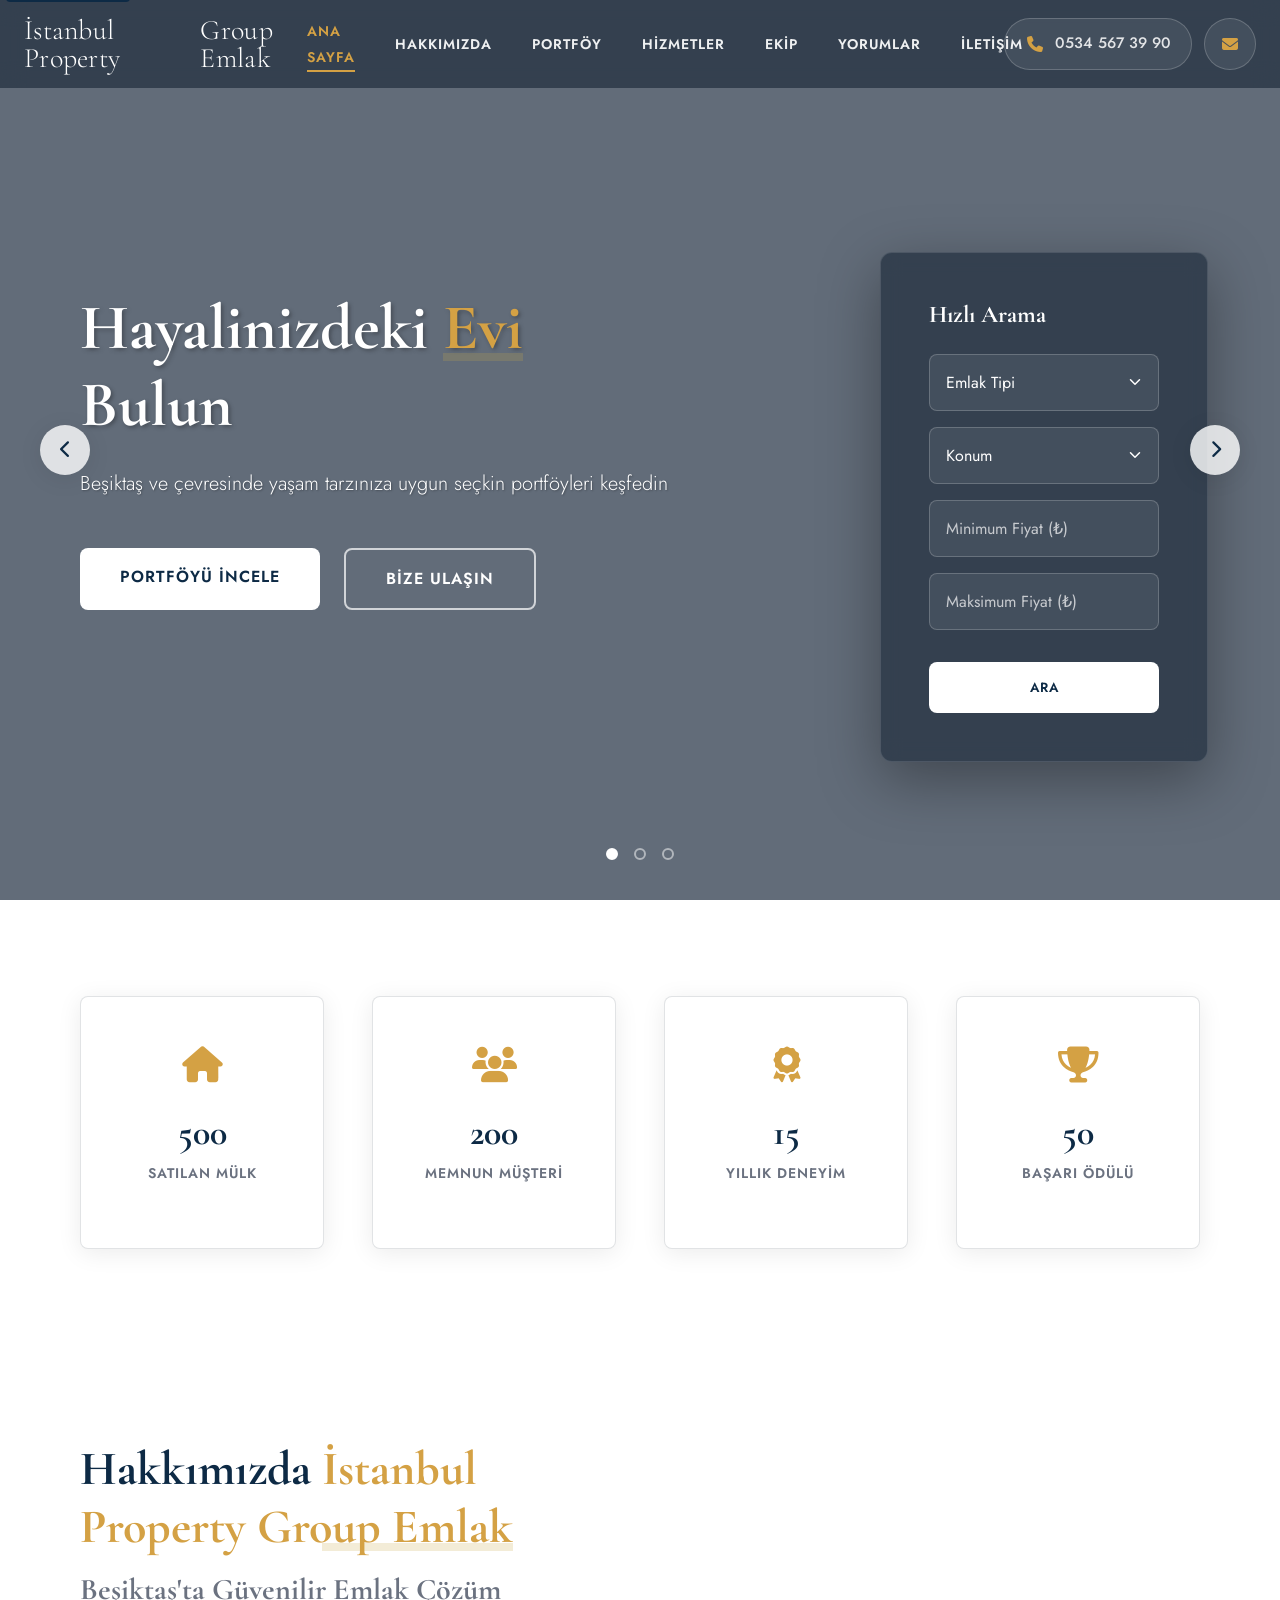
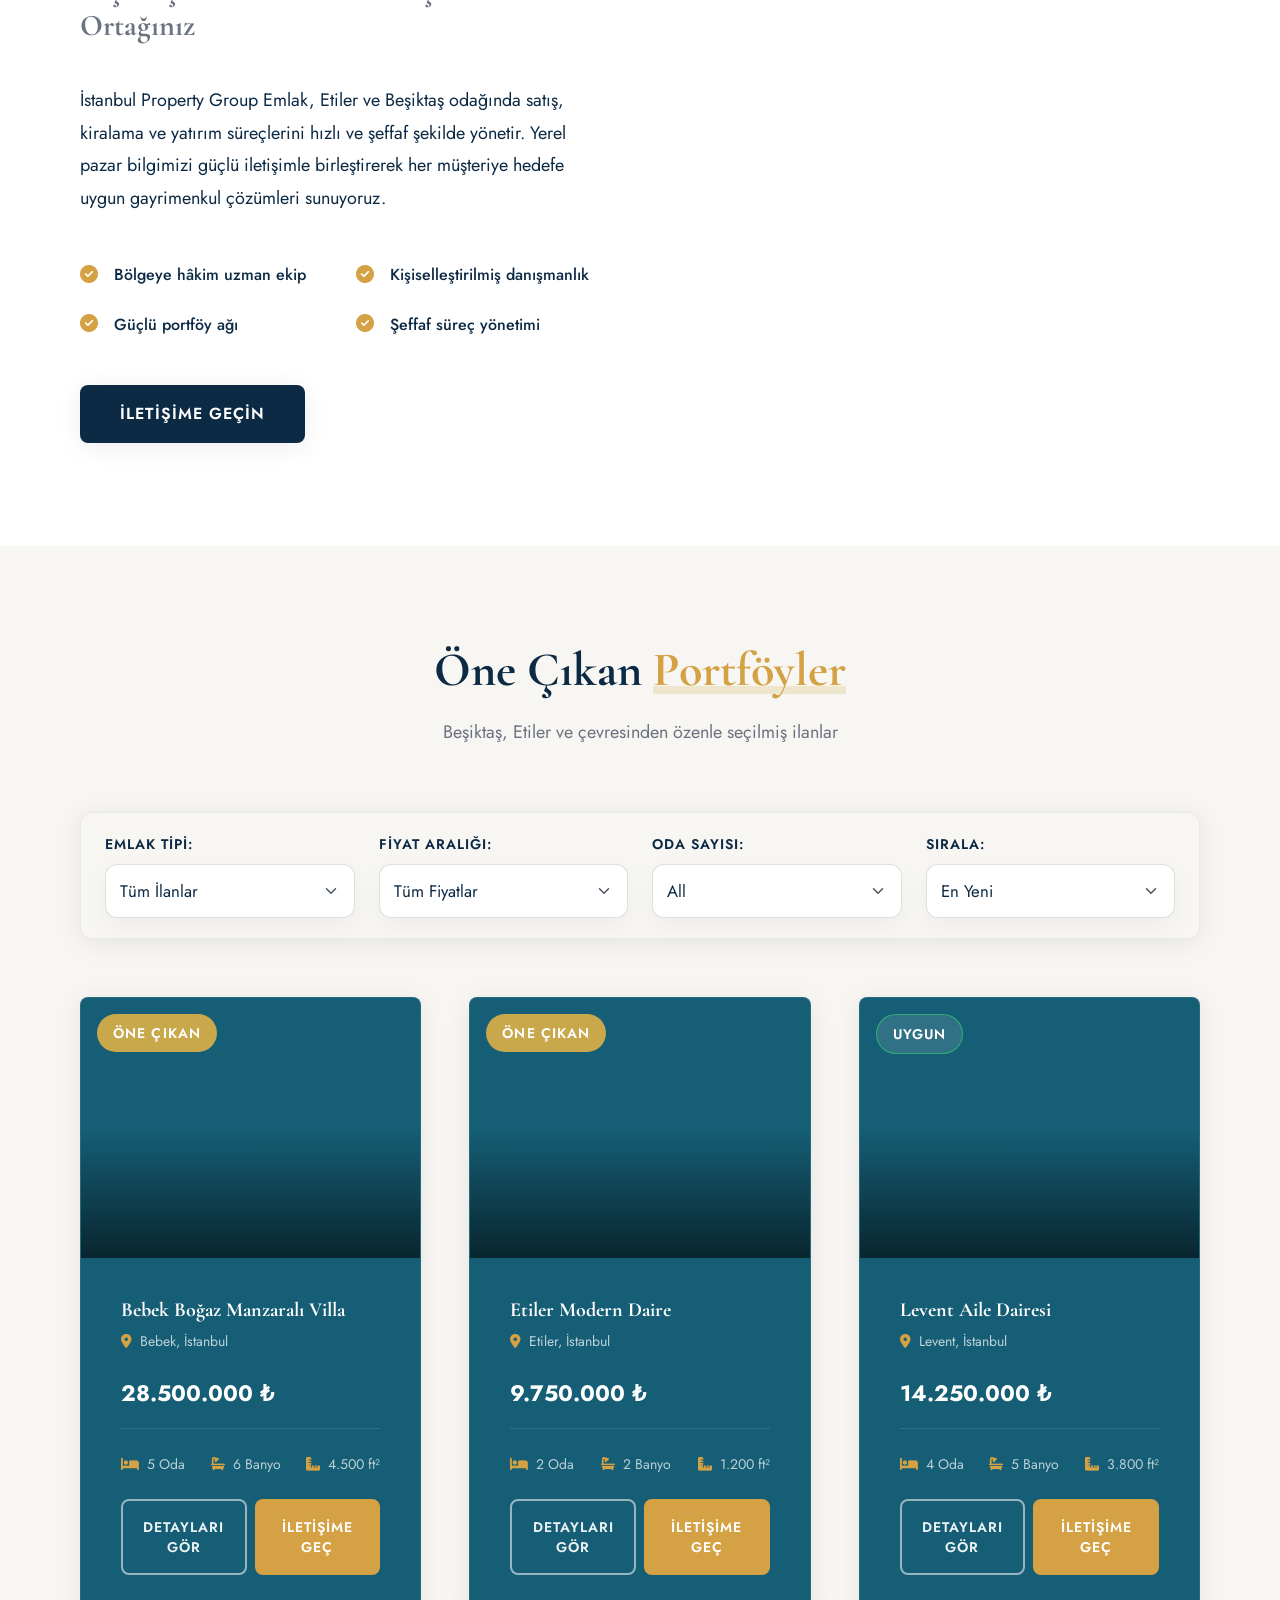
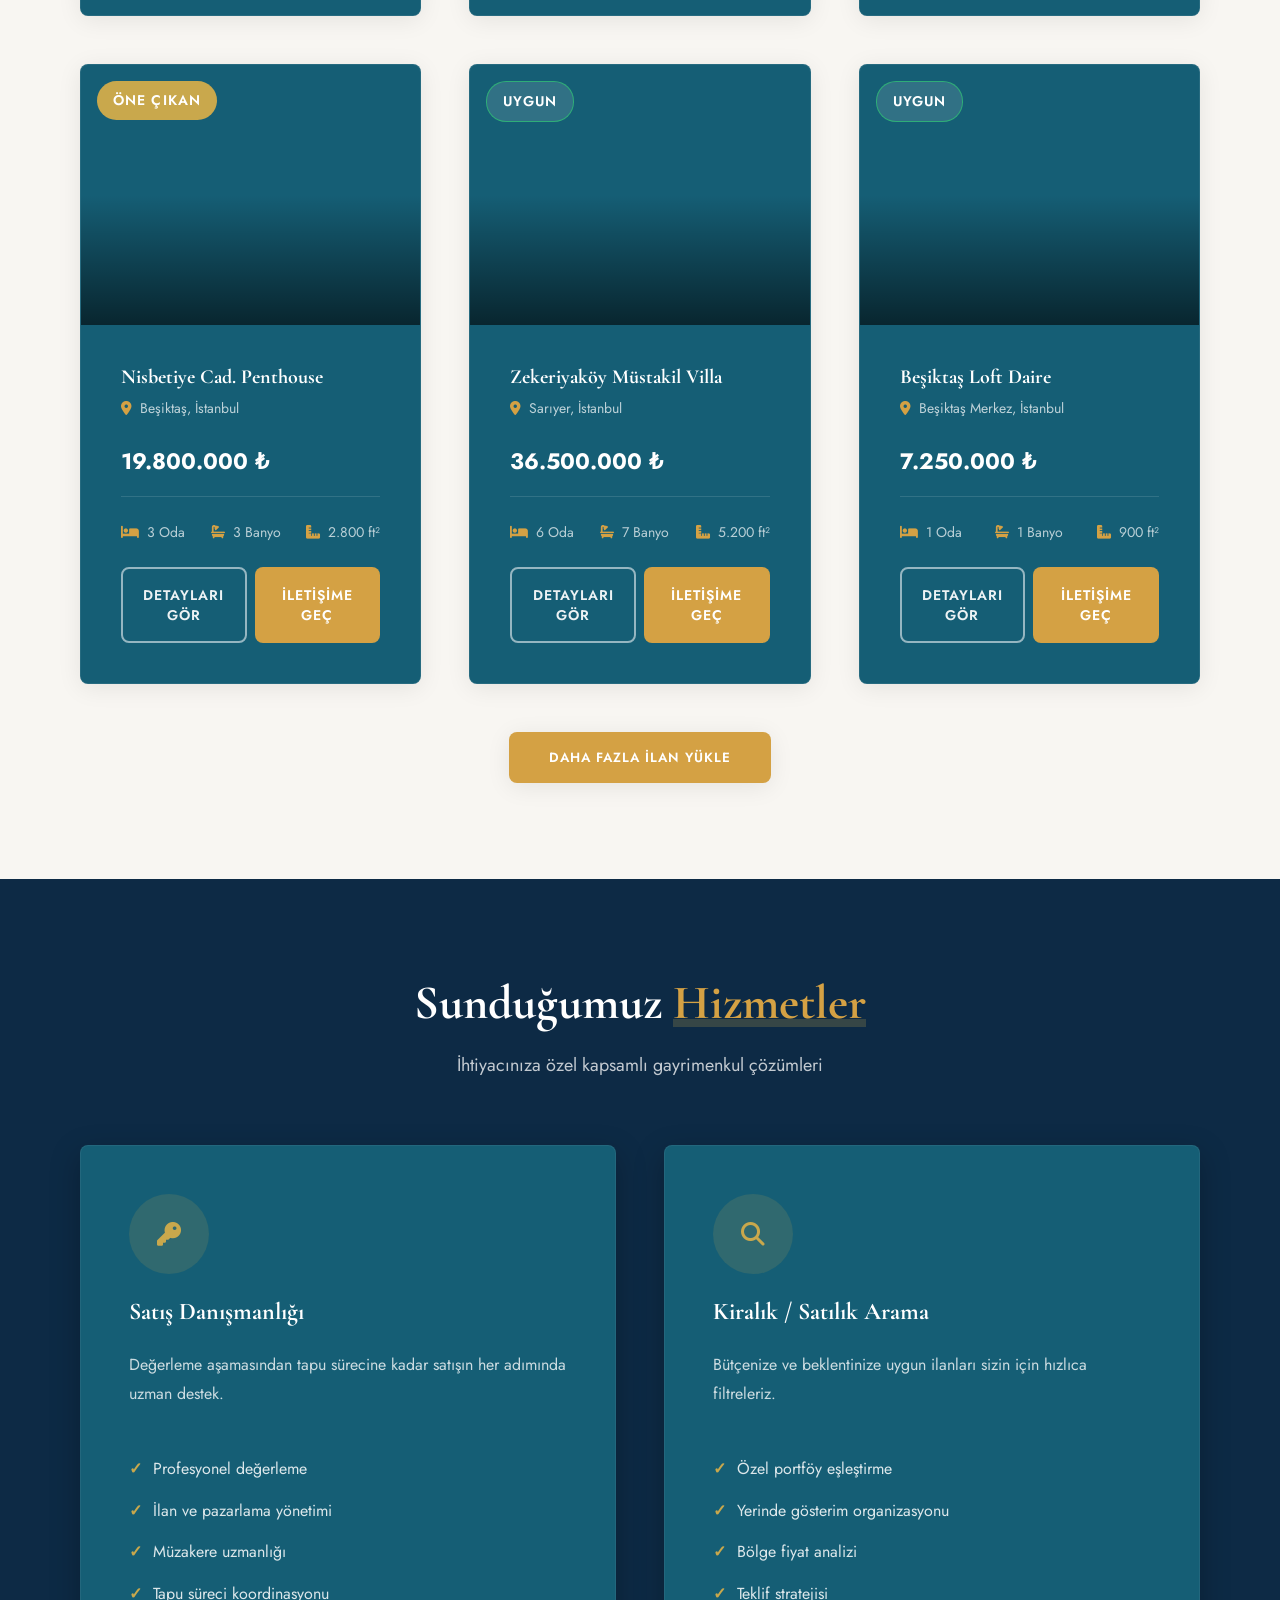
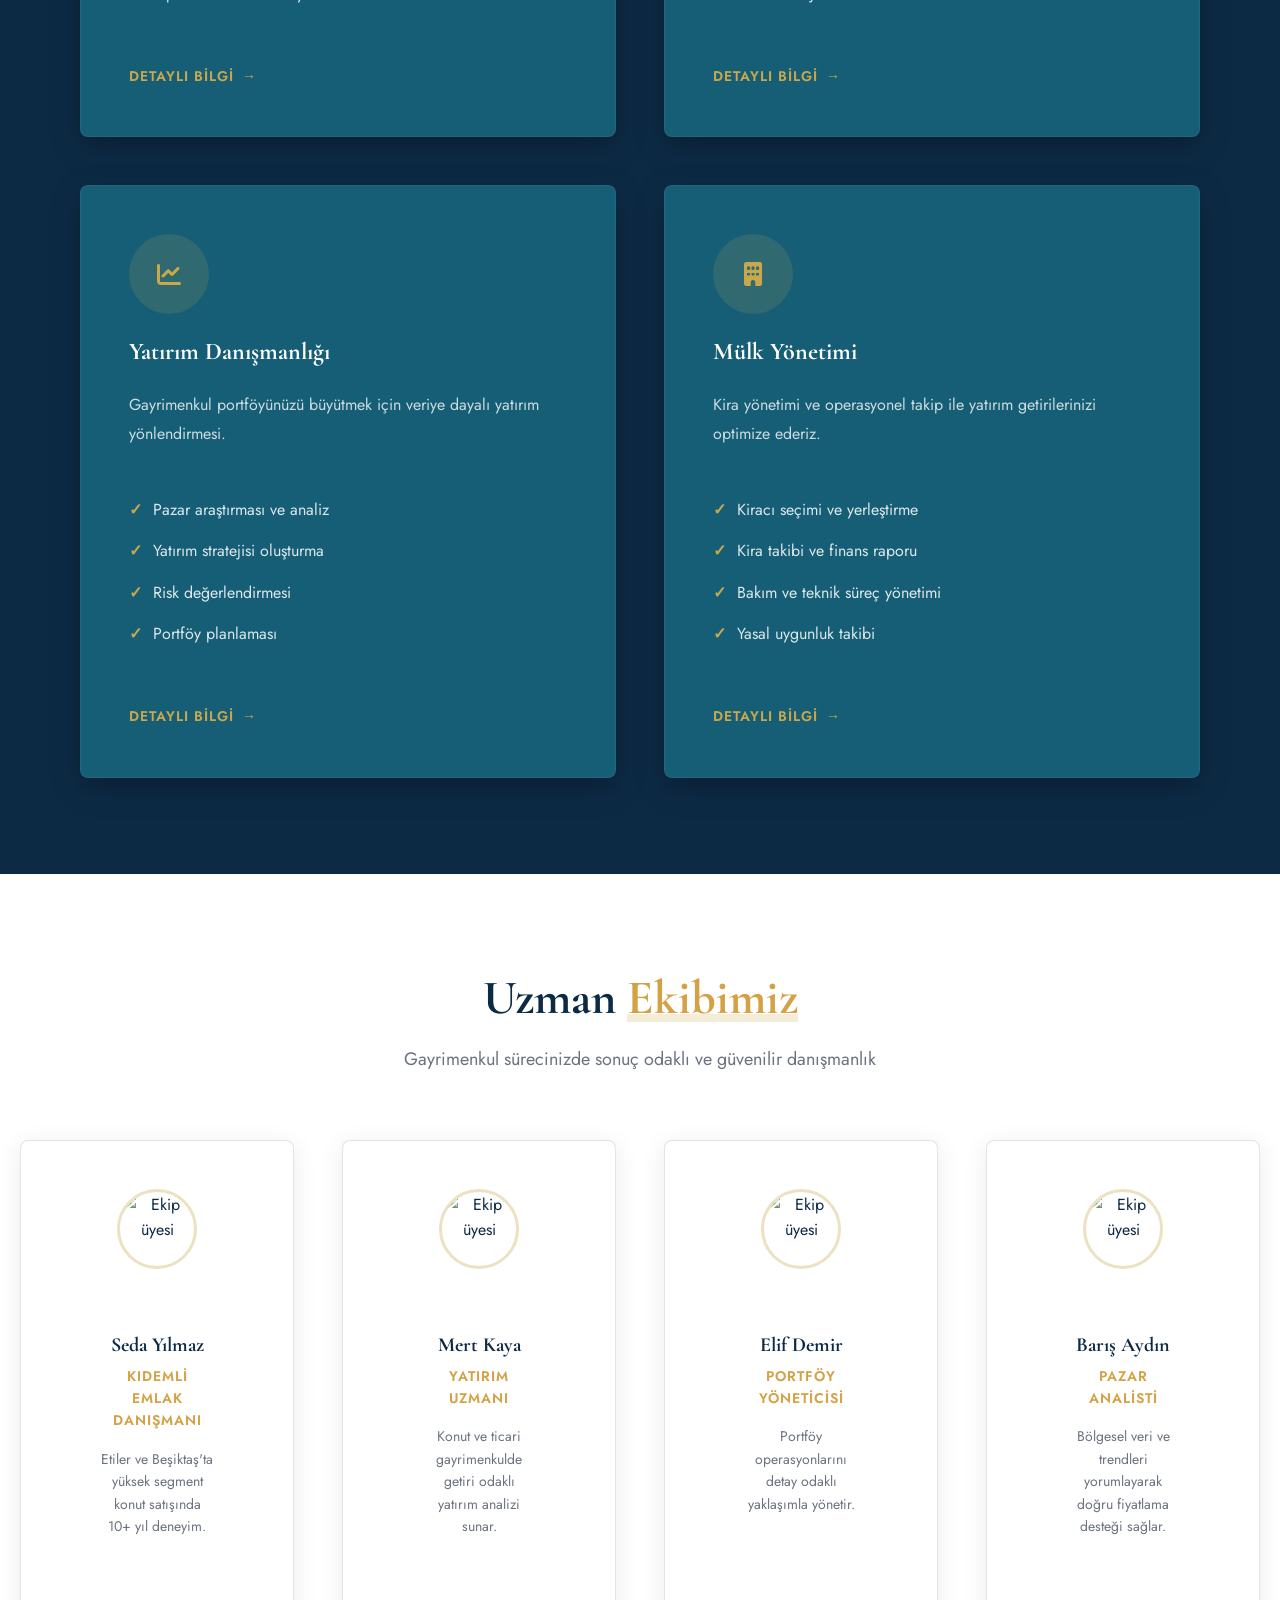
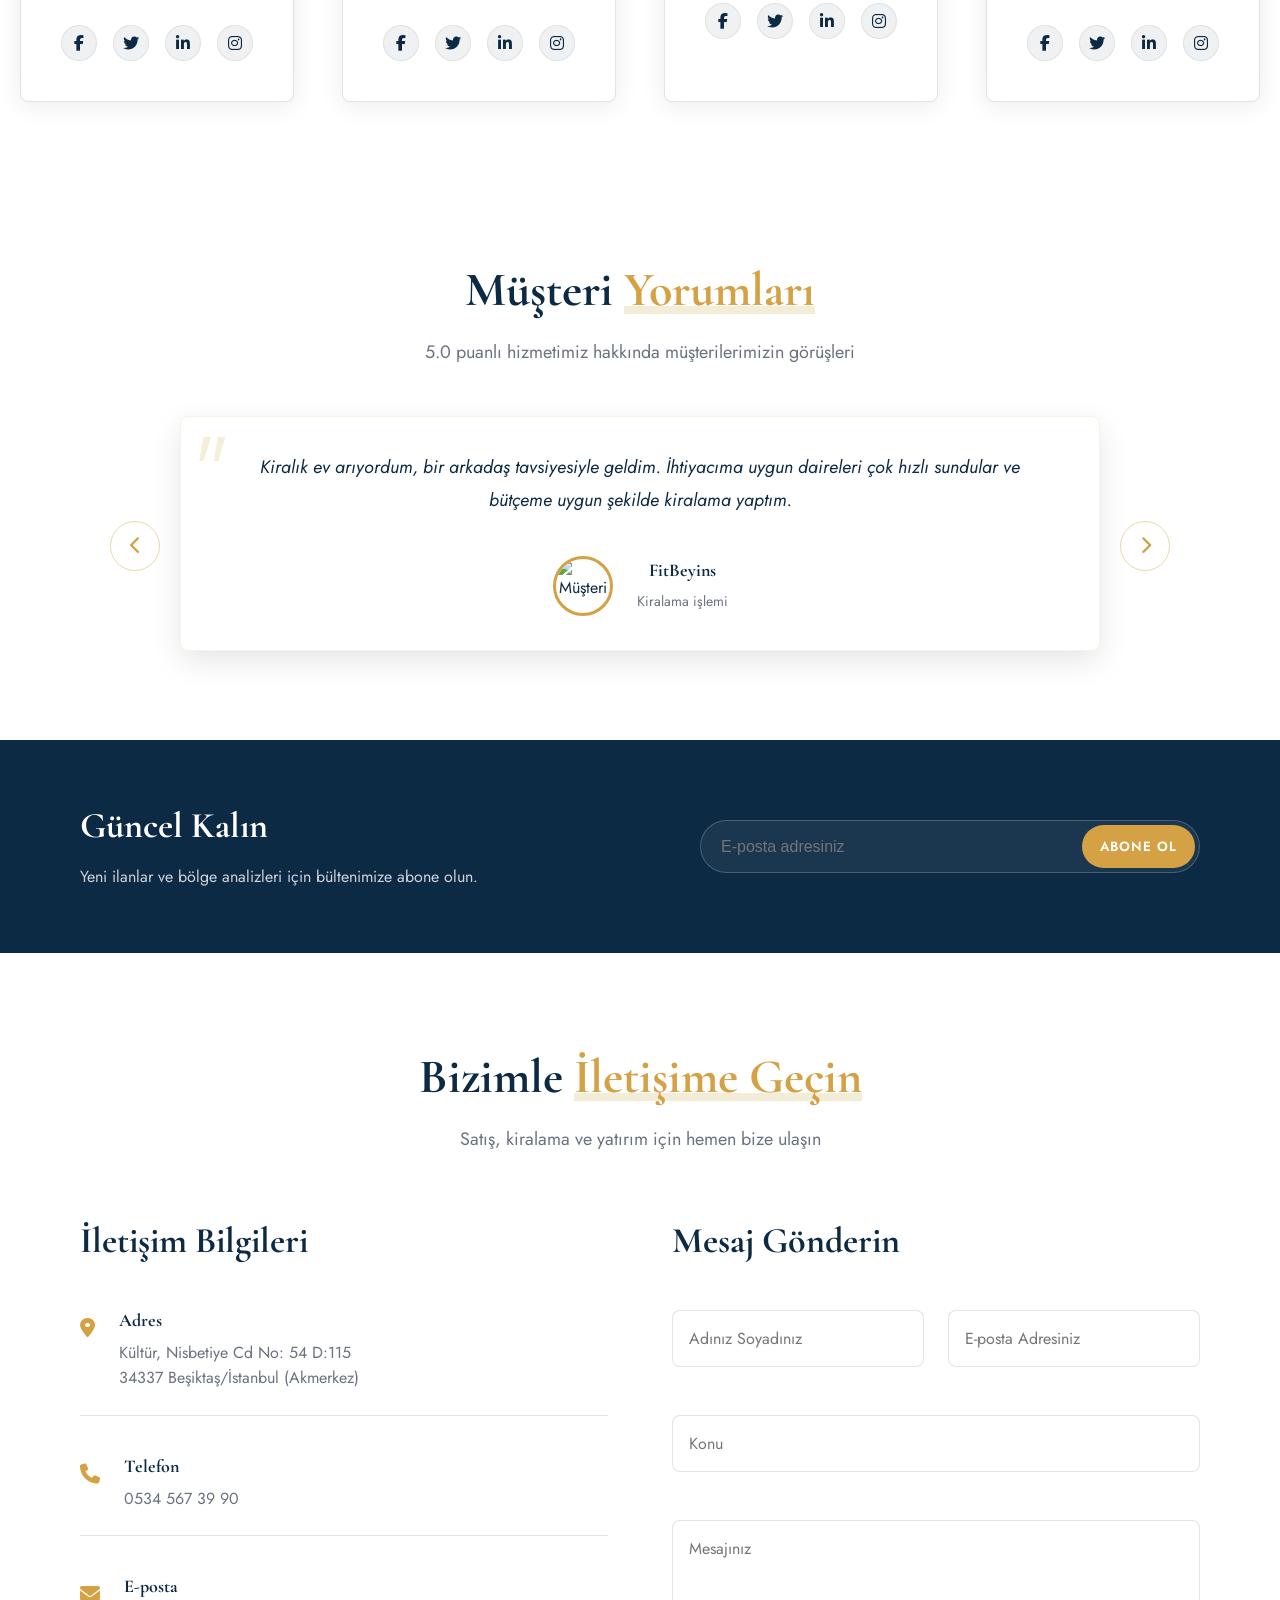
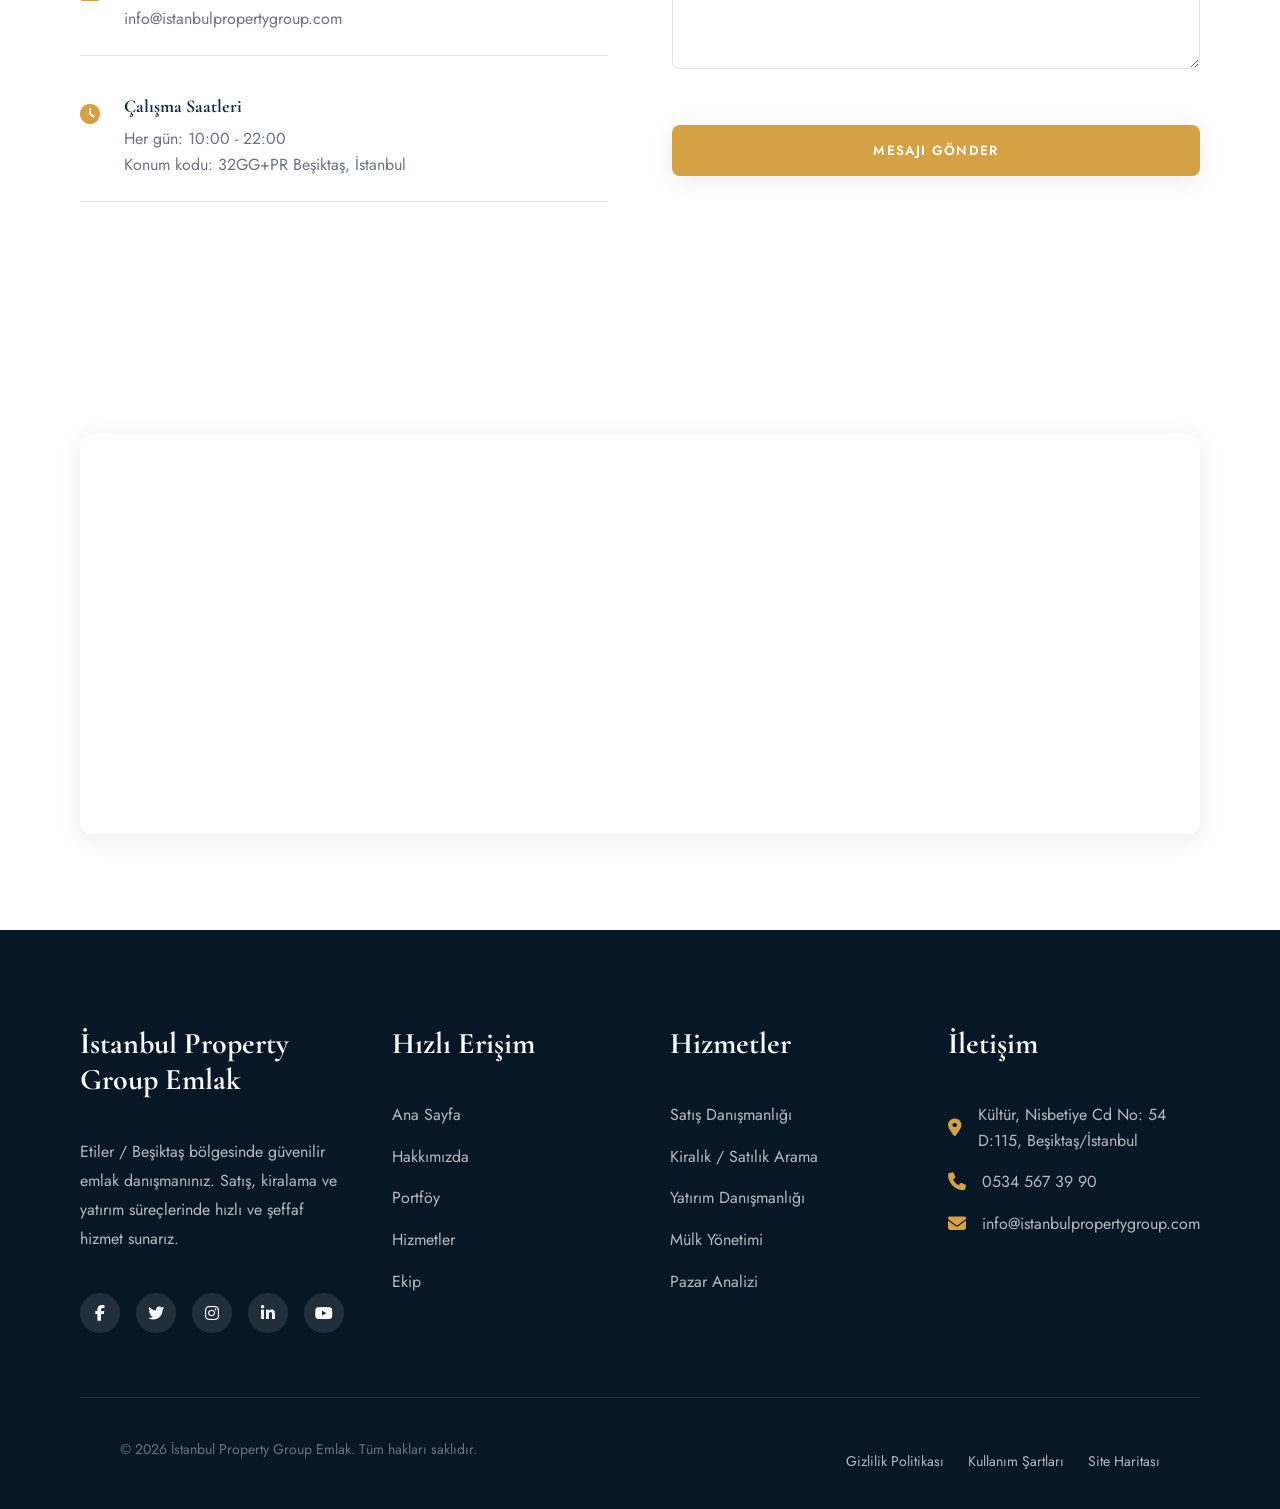
==== commit 7a54c73f: "Localize site to Turkish and brand for Istanbul Property Group" ====
--- a/index.html
+++ b/index.html
@@ -1,14 +1,14 @@
 <!DOCTYPE html>
-<html lang="en">
+<html lang="tr">
 <head>
     <meta charset="UTF-8">
     <meta name="viewport" content="width=device-width, initial-scale=1.0">
-    <title>Luxury Estates - Premium Real Estate</title>
+    <title>İstanbul Property Group Emlak | Etiler / Beşiktaş / İstanbul</title>
     
     <!-- Meta Tags -->
-    <meta name="description" content="Luxury Estates offers premium real estate services with exclusive property listings, expert agents, and personalized solutions for your dream home.">
-    <meta name="keywords" content="real estate, luxury homes, property listings, real estate agents, home buying, home selling">
-    <meta name="author" content="Luxury Estates">
+    <meta name="description" content="İstanbul Property Group Emlak, Etiler/Beşiktaş bölgesinde satış, kiralama ve yatırım odaklı gayrimenkul danışmanlığı sunar.">
+    <meta name="keywords" content="istanbul emlak, beşiktaş emlak, etiler emlak, gayrimenkul danışmanlığı, satılık daire, kiralık daire">
+    <meta name="author" content="İstanbul Property Group Emlak">
     
     <!-- Favicon -->
     <link rel="icon" type="image/x-icon" href="assets/favicon.ico">
@@ -36,18 +36,17 @@
     {
         "@context": "https://schema.org",
         "@type": "RealEstateAgent",
-        "name": "Luxury Estates",
-        "description": "Premium real estate services with exclusive property listings",
+        "name": "İstanbul Property Group Emlak",
+        "description": "Beşiktaş ve Etiler odaklı profesyonel gayrimenkul danışmanlığı",
         "address": {
             "@type": "PostalAddress",
-            "streetAddress": "123 Luxury Avenue",
-            "addressLocality": "City",
-            "addressRegion": "State",
-            "postalCode": "12345"
+            "streetAddress": "Kültür, Nisbetiye Cd No: 54 D:115",
+            "addressLocality": "Beşiktaş",
+            "addressRegion": "İstanbul",
+            "postalCode": "34337"
         },
-        "telephone": "+1-555-123-4567",
-        "openingHours": "Mo-Fr 09:00-18:00",
-        "url": "https://luxuryestates.com"
+        "telephone": "+90-534-567-39-90",
+        "openingHours": "Mo-Su 10:00-22:00"
     }
     </script>
 </head>
@@ -56,12 +55,12 @@
     <div id="preloader">
         <div class="loader">
             <div class="spinner"></div>
-            <p>Loading...</p>
+            <p>Yükleniyor...</p>
         </div>
     </div>
 
     <!-- Skip to Content Link -->
-    <a href="#main-content" class="skip-to-content">Skip to main content</a>
+    <a href="#main-content" class="skip-to-content">Ana içeriğe geç</a>
 
     <!-- Header Section -->
     <header class="header" id="header">
@@ -70,9 +69,9 @@
                 <!-- Logo -->
                 <div class="logo">
                     <a href="#home">
-                        <span class="logo-wordmark" aria-label="Luxury Estates">
-                            <span class="logo-wordmark__word">Luxury</span>
-                            <span class="logo-wordmark__word">Estates</span>
+                        <span class="logo-wordmark" aria-label="İstanbul Property Group Emlak">
+                            <span class="logo-wordmark__word">İstanbul Property</span>
+                            <span class="logo-wordmark__word">Group Emlak</span>
                         </span>
                     </a>
                 </div>
@@ -80,25 +79,25 @@
                 <!-- Navigation -->
                 <nav class="main-nav" id="main-nav">
                     <ul class="nav-list">
-                        <li><a href="#home" class="nav-link active">Home</a></li>
-                        <li><a href="#about" class="nav-link">About</a></li>
-                        <li><a href="#properties" class="nav-link">Properties</a></li>
-                        <li><a href="#services" class="nav-link">Services</a></li>
-                        <li><a href="#team" class="nav-link">Team</a></li>
-                        <li><a href="#testimonials" class="nav-link">Testimonials</a></li>
-                        <li><a href="#contact" class="nav-link">Contact</a></li>
+                        <li><a href="#home" class="nav-link active">Ana Sayfa</a></li>
+                        <li><a href="#about" class="nav-link">Hakkımızda</a></li>
+                        <li><a href="#properties" class="nav-link">Portföy</a></li>
+                        <li><a href="#services" class="nav-link">Hizmetler</a></li>
+                        <li><a href="#team" class="nav-link">Ekip</a></li>
+                        <li><a href="#testimonials" class="nav-link">Yorumlar</a></li>
+                        <li><a href="#contact" class="nav-link">İletişim</a></li>
                     </ul>
                 </nav>
 
                 <!-- Contact Info -->
-                <div class="header-contact" aria-label="Header contact">
-                    <a class="contact-item contact-item--phone" href="tel:+15551234567" aria-label="Call +1 (555) 123-4567">
+                <div class="header-contact" aria-label="Üst menü iletişim">
+                    <a class="contact-item contact-item--phone" href="tel:+905345673990" aria-label="0534 567 39 90 numarasını ara">
                         <i class="fas fa-phone"></i>
-                        <span>+1 (555) 123-4567</span>
+                        <span>0534 567 39 90</span>
                     </a>
-                    <a class="contact-item contact-item--email" href="mailto:info@luxuryestates.com" aria-label="Email info@luxuryestates.com">
+                    <a class="contact-item contact-item--email" href="mailto:info@istanbulpropertygroup.com" aria-label="info@istanbulpropertygroup.com adresine e-posta gönder">
                         <i class="fas fa-envelope"></i>
-                        <span>info@luxuryestates.com</span>
+                        <span>info@istanbulpropertygroup.com</span>
                     </a>
                 </div>
 
@@ -122,11 +121,11 @@
                     <div class="slide-content">
                         <div class="container">
                             <div class="hero-text" data-aos="fade-right">
-                                <h1 class="hero-title">Find Your <span class="highlight">Dream</span> Home</h1>
-                                <p class="hero-subtitle">Discover luxury properties that match your lifestyle and exceed your expectations</p>
+                                <h1 class="hero-title">Hayalinizdeki <span class="highlight">Evi</span> Bulun</h1>
+                                <p class="hero-subtitle">Beşiktaş ve çevresinde yaşam tarzınıza uygun seçkin portföyleri keşfedin</p>
                                 <div class="hero-buttons">
-                                    <a href="#properties" class="btn btn-primary">Explore Properties</a>
-                                    <a href="#contact" class="btn btn-secondary">Contact Us</a>
+                                    <a href="#properties" class="btn btn-primary">Portföyü İncele</a>
+                                    <a href="#contact" class="btn btn-secondary">Bize Ulaşın</a>
                                 </div>
                             </div>
                         </div>
@@ -139,11 +138,11 @@
                     <div class="slide-content">
                         <div class="container">
                             <div class="hero-text" data-aos="fade-right">
-                                <h1 class="hero-title">Premium <span class="highlight">Investments</span></h1>
-                                <p class="hero-subtitle">Smart real estate investments for long-term growth and financial security</p>
+                                <h1 class="hero-title">Doğru <span class="highlight">Yatırım</span> Fırsatları</h1>
+                                <p class="hero-subtitle">Uzun vadeli değer ve güçlü kira getirisi için stratejik gayrimenkul çözümleri</p>
                                 <div class="hero-buttons">
-                                    <a href="#services" class="btn btn-primary">Our Services</a>
-                                    <a href="#contact" class="btn btn-secondary">Get Started</a>
+                                    <a href="#services" class="btn btn-primary">Hizmetlerimiz</a>
+                                    <a href="#contact" class="btn btn-secondary">Hemen Başlayın</a>
                                 </div>
                             </div>
                         </div>
@@ -156,11 +155,11 @@
                     <div class="slide-content">
                         <div class="container">
                             <div class="hero-text" data-aos="fade-right">
-                                <h1 class="hero-title">Expert <span class="highlight">Guidance</span></h1>
-                                <p class="hero-subtitle">Trusted advisors with decades of experience in luxury real estate</p>
+                                <h1 class="hero-title">Uzman <span class="highlight">Danışmanlık</span></h1>
+                                <p class="hero-subtitle">Satış, kiralama ve yatırım süreçlerinde güvenilir, şeffaf ve hızlı destek</p>
                                 <div class="hero-buttons">
-                                    <a href="#team" class="btn btn-primary">Meet Our Team</a>
-                                    <a href="#contact" class="btn btn-secondary">Schedule Consultation</a>
+                                    <a href="#team" class="btn btn-primary">Ekibimizi Tanıyın</a>
+                                    <a href="#contact" class="btn btn-secondary">Randevu Alın</a>
                                 </div>
                             </div>
                         </div>
@@ -171,33 +170,33 @@
 
             <!-- Fixed hero search card (prevents crossfade overlap) -->
             <div class="hero-form hero-form--floating" data-aos="fade-left">
-                <h3>Quick Search</h3>
+                <h3>Hızlı Arama</h3>
                 <form class="search-form" id="quick-search-form">
                     <div class="form-group">
                         <select id="property-type" name="property-type">
-                            <option value="">Property Type</option>
-                            <option value="house">House</option>
-                            <option value="apartment">Apartment</option>
+                            <option value="">Emlak Tipi</option>
+                            <option value="house">Daire</option>
+                            <option value="apartment">Apartman Dairesi</option>
                             <option value="villa">Villa</option>
-                            <option value="condo">Condo</option>
+                            <option value="condo">Rezidans</option>
                         </select>
                     </div>
                     <div class="form-group">
                         <select id="location" name="location">
-                            <option value="">Location</option>
-                            <option value="downtown">Downtown</option>
-                            <option value="suburbs">Suburbs</option>
-                            <option value="beach">Beach</option>
-                            <option value="mountain">Mountain</option>
+                            <option value="">Konum</option>
+                            <option value="downtown">Etiler</option>
+                            <option value="suburbs">Beşiktaş</option>
+                            <option value="beach">Bebek</option>
+                            <option value="mountain">Levent</option>
                         </select>
                     </div>
                     <div class="form-group">
-                        <input type="number" id="min-price" name="min-price" placeholder="Min Price ($)">
+                        <input type="number" id="min-price" name="min-price" placeholder="Minimum Fiyat (₺)">
                     </div>
                     <div class="form-group">
-                        <input type="number" id="max-price" name="max-price" placeholder="Max Price ($)">
-                    </div>
-                    <button type="submit" class="btn btn-primary">Search</button>
+                        <input type="number" id="max-price" name="max-price" placeholder="Maksimum Fiyat (₺)">
+                    </div>
+                    <button type="submit" class="btn btn-primary">Ara</button>
                 </form>
             </div>
 
@@ -229,7 +228,7 @@
                         </div>
                         <div class="stat-content">
                             <h3 class="stat-number" data-target="500">0</h3>
-                            <p class="stat-label">Properties Sold</p>
+                            <p class="stat-label">Satılan Mülk</p>
                         </div>
                     </div>
                     <div class="stat-item" data-aos="fade-up" data-aos-delay="100">
@@ -238,7 +237,7 @@
                         </div>
                         <div class="stat-content">
                             <h3 class="stat-number" data-target="200">0</h3>
-                            <p class="stat-label">Happy Clients</p>
+                            <p class="stat-label">Memnun Müşteri</p>
                         </div>
                     </div>
                     <div class="stat-item" data-aos="fade-up" data-aos-delay="200">
@@ -247,7 +246,7 @@
                         </div>
                         <div class="stat-content">
                             <h3 class="stat-number" data-target="15">0</h3>
-                            <p class="stat-label">Years Experience</p>
+                            <p class="stat-label">Yıllık Deneyim</p>
                         </div>
                     </div>
                     <div class="stat-item" data-aos="fade-up" data-aos-delay="300">
@@ -256,7 +255,7 @@
                         </div>
                         <div class="stat-content">
                             <h3 class="stat-number" data-target="50">0</h3>
-                            <p class="stat-label">Awards Won</p>
+                            <p class="stat-label">Başarı Ödülü</p>
                         </div>
                     </div>
                 </div>
@@ -268,38 +267,38 @@
             <div class="container">
                 <div class="about-content">
                     <div class="about-text" data-aos="fade-right">
-                        <h2 class="section-title">About <span class="highlight">Luxury Estates</span></h2>
-                        <h3 class="section-subtitle">Your Trusted Real Estate Partner</h3>
+                        <h2 class="section-title">Hakkımızda <span class="highlight">İstanbul Property Group Emlak</span></h2>
+                        <h3 class="section-subtitle">Beşiktaş'ta Güvenilir Emlak Çözüm Ortağınız</h3>
                         <p class="about-description">
-                            Since 2008, Luxury Estates has been redefining the real estate experience. 
-                            We combine cutting-edge technology with personalized service to help 
-                            clients buy, sell, and invest in premium properties worldwide.
+                            İstanbul Property Group Emlak, Etiler ve Beşiktaş odağında satış, kiralama ve yatırım
+                            süreçlerini hızlı ve şeffaf şekilde yönetir. Yerel pazar bilgimizi güçlü iletişimle
+                            birleştirerek her müşteriye hedefe uygun gayrimenkul çözümleri sunuyoruz.
                         </p>
                         <div class="about-features">
                             <div class="feature-item">
                                 <i class="fas fa-check-circle"></i>
-                                <span>Expert market knowledge</span>
+                                <span>Bölgeye hâkim uzman ekip</span>
                             </div>
                             <div class="feature-item">
                                 <i class="fas fa-check-circle"></i>
-                                <span>Personalized service</span>
+                                <span>Kişiselleştirilmiş danışmanlık</span>
                             </div>
                             <div class="feature-item">
                                 <i class="fas fa-check-circle"></i>
-                                <span>Global network</span>
+                                <span>Güçlü portföy ağı</span>
                             </div>
                             <div class="feature-item">
                                 <i class="fas fa-check-circle"></i>
-                                <span>Transparent process</span>
-                            </div>
-                        </div>
-                        <a href="#contact" class="btn btn-primary">Get Started</a>
+                                <span>Şeffaf süreç yönetimi</span>
+                            </div>
+                        </div>
+                        <a href="#contact" class="btn btn-primary">İletişime Geçin</a>
                     </div>
                     <div class="about-image" data-aos="fade-left">
-                        <img src="https://images.unsplash.com/photo-1600607687939-ce8a6c25118c?w=800" alt="Luxury property showcase">
+                        <img src="https://images.unsplash.com/photo-1600607687939-ce8a6c25118c?w=800" alt="İstanbul Property Group seçkin portföy">
                         <div class="about-stat-badge">
-                            <span class="about-stat-badge__label">Est.</span>
-                            <span class="about-stat-badge__value">2008</span>
+                            <span class="about-stat-badge__label">Puan</span>
+                            <span class="about-stat-badge__value">5.0</span>
                         </div>
                     </div>
                 </div>
@@ -310,35 +309,35 @@
         <section class="properties-section" id="properties">
             <div class="container">
                 <div class="section-header" data-aos="fade-up">
-                    <h2 class="section-title">Featured <span class="highlight">Properties</span></h2>
-                    <p class="section-description">Discover our handpicked selection of luxury properties</p>
+                    <h2 class="section-title">Öne Çıkan <span class="highlight">Portföyler</span></h2>
+                    <p class="section-description">Beşiktaş, Etiler ve çevresinden özenle seçilmiş ilanlar</p>
                 </div>
 
                 <!-- Filter Section -->
                 <div class="filter-section" data-aos="fade-up">
                     <div class="filter-container">
                         <div class="filter-group">
-                            <label for="property-filter">Property Type:</label>
+                            <label for="property-filter">Emlak Tipi:</label>
                             <select id="property-filter">
-                                <option value="all">All Properties</option>
-                                <option value="house">Houses</option>
-                                <option value="apartment">Apartments</option>
-                                <option value="villa">Villas</option>
-                                <option value="condo">Condos</option>
+                                <option value="all">Tüm İlanlar</option>
+                                <option value="house">Daireler</option>
+                                <option value="apartment">Apartman Daireleri</option>
+                                <option value="villa">Villalar</option>
+                                <option value="condo">Rezidanslar</option>
                             </select>
                         </div>
                         <div class="filter-group">
-                            <label for="price-filter">Price Range:</label>
+                            <label for="price-filter">Fiyat Aralığı:</label>
                             <select id="price-filter">
-                                <option value="all">All Prices</option>
-                                <option value="under-500k">Under $500K</option>
-                                <option value="500k-1m">$500K - $1M</option>
-                                <option value="1m-2m">$1M - $2M</option>
-                                <option value="over-2m">Over $2M</option>
+                                <option value="all">Tüm Fiyatlar</option>
+                                <option value="under-500k">10.000.000 ₺ altı</option>
+                                <option value="500k-1m">10.000.000 ₺ - 20.000.000 ₺</option>
+                                <option value="1m-2m">20.000.000 ₺ - 30.000.000 ₺</option>
+                                <option value="over-2m">30.000.000 ₺ üzeri</option>
                             </select>
                         </div>
                         <div class="filter-group">
-                            <label for="beds-filter">Bedrooms:</label>
+                            <label for="beds-filter">Oda Sayısı:</label>
                             <select id="beds-filter">
                                 <option value="all">All</option>
                                 <option value="1">1+</option>
@@ -348,17 +347,17 @@
                             </select>
                         </div>
                         <div class="filter-group">
-                            <label for="sort-filter">Sort By:</label>
+                            <label for="sort-filter">Sırala:</label>
                             <select id="sort-filter">
-                                <option value="newest">Newest</option>
-                                <option value="price-low">Price: Low to High</option>
-                                <option value="price-high">Price: High to Low</option>
-                                <option value="beds">Bedrooms</option>
+                                <option value="newest">En Yeni</option>
+                                <option value="price-low">Fiyat: Düşükten Yükseğe</option>
+                                <option value="price-high">Fiyat: Yüksekten Düşüğe</option>
+                                <option value="beds">Oda Sayısı</option>
                             </select>
                         </div>
                     </div>
                     <div class="filter-meta">
-                        <button type="button" class="filter-reset" id="reset-filters" hidden>Reset Filters</button>
+                        <button type="button" class="filter-reset" id="reset-filters" hidden>Filtreleri Sıfırla</button>
                     </div>
                 </div>
 
@@ -369,7 +368,7 @@
 
                 <!-- Load More Button -->
                 <div class="load-more" data-aos="fade-up">
-                    <button id="load-more-btn" class="btn btn-secondary">Load More Properties</button>
+                    <button id="load-more-btn" class="btn btn-secondary">Daha Fazla İlan Yükle</button>
                 </div>
             </div>
         </section>
@@ -378,8 +377,8 @@
         <section class="services-section" id="services">
             <div class="container">
                 <div class="section-header" data-aos="fade-up">
-                    <h2 class="section-title">Our <span class="highlight">Services</span></h2>
-                    <p class="section-description">Comprehensive real estate solutions tailored to your needs</p>
+                    <h2 class="section-title">Sunduğumuz <span class="highlight">Hizmetler</span></h2>
+                    <p class="section-description">İhtiyacınıza özel kapsamlı gayrimenkul çözümleri</p>
                 </div>
 
                 <div class="services-grid">
@@ -387,68 +386,68 @@
                         <div class="service-icon">
                             <i class="fas fa-key"></i>
                         </div>
-                        <h3 class="service-title">Property Sales</h3>
+                        <h3 class="service-title">Satış Danışmanlığı</h3>
                         <p class="service-description">
-                            Expert guidance through every step of the selling process, from valuation to closing.
+                            Değerleme aşamasından tapu sürecine kadar satışın her adımında uzman destek.
                         </p>
                         <ul class="service-features">
-                            <li>Professional property valuation</li>
-                            <li>Marketing and staging services</li>
-                            <li>Negotiation expertise</li>
-                            <li>Closing coordination</li>
+                            <li>Profesyonel değerleme</li>
+                            <li>İlan ve pazarlama yönetimi</li>
+                            <li>Müzakere uzmanlığı</li>
+                            <li>Tapu süreci koordinasyonu</li>
                         </ul>
-                        <a href="#contact" class="service-link">Learn More</a>
+                        <a href="#contact" class="service-link">Detaylı Bilgi</a>
                     </div>
 
                     <div class="service-card" data-aos="fade-up" data-aos-delay="100">
                         <div class="service-icon">
                             <i class="fas fa-search"></i>
                         </div>
-                        <h3 class="service-title">Property Search</h3>
+                        <h3 class="service-title">Kiralık / Satılık Arama</h3>
                         <p class="service-description">
-                            Personalized property search based on your specific criteria and preferences.
+                            Bütçenize ve beklentinize uygun ilanları sizin için hızlıca filtreleriz.
                         </p>
                         <ul class="service-features">
-                            <li>Custom property matching</li>
-                            <li>Private showings</li>
-                            <li>Market analysis</li>
-                            <li>Offer strategy</li>
+                            <li>Özel portföy eşleştirme</li>
+                            <li>Yerinde gösterim organizasyonu</li>
+                            <li>Bölge fiyat analizi</li>
+                            <li>Teklif stratejisi</li>
                         </ul>
-                        <a href="#contact" class="service-link">Learn More</a>
+                        <a href="#contact" class="service-link">Detaylı Bilgi</a>
                     </div>
 
                     <div class="service-card" data-aos="fade-up" data-aos-delay="200">
                         <div class="service-icon">
                             <i class="fas fa-chart-line"></i>
                         </div>
-                        <h3 class="service-title">Investment Consulting</h3>
+                        <h3 class="service-title">Yatırım Danışmanlığı</h3>
                         <p class="service-description">
-                            Strategic investment advice for building and growing your real estate portfolio.
+                            Gayrimenkul portföyünüzü büyütmek için veriye dayalı yatırım yönlendirmesi.
                         </p>
                         <ul class="service-features">
-                            <li>Market research and analysis</li>
-                            <li>Investment strategy development</li>
-                            <li>Risk assessment</li>
-                            <li>Portfolio management</li>
+                            <li>Pazar araştırması ve analiz</li>
+                            <li>Yatırım stratejisi oluşturma</li>
+                            <li>Risk değerlendirmesi</li>
+                            <li>Portföy planlaması</li>
                         </ul>
-                        <a href="#contact" class="service-link">Learn More</a>
+                        <a href="#contact" class="service-link">Detaylı Bilgi</a>
                     </div>
 
                     <div class="service-card" data-aos="fade-up" data-aos-delay="300">
                         <div class="service-icon">
                             <i class="fas fa-building"></i>
                         </div>
-                        <h3 class="service-title">Property Management</h3>
+                        <h3 class="service-title">Mülk Yönetimi</h3>
                         <p class="service-description">
-                            Comprehensive property management services to maximize your investment returns.
+                            Kira yönetimi ve operasyonel takip ile yatırım getirilerinizi optimize ederiz.
                         </p>
                         <ul class="service-features">
-                            <li>Tenant screening and placement</li>
-                            <li>Rent collection and accounting</li>
-                            <li>Maintenance coordination</li>
-                            <li>Legal compliance</li>
+                            <li>Kiracı seçimi ve yerleştirme</li>
+                            <li>Kira takibi ve finans raporu</li>
+                            <li>Bakım ve teknik süreç yönetimi</li>
+                            <li>Yasal uygunluk takibi</li>
                         </ul>
-                        <a href="#contact" class="service-link">Learn More</a>
+                        <a href="#contact" class="service-link">Detaylı Bilgi</a>
                     </div>
                 </div>
             </div>
@@ -458,19 +457,19 @@
         <section class="team-section" id="team">
             <div class="container">
                 <div class="section-header" data-aos="fade-up">
-                    <h2 class="section-title">Meet Our <span class="highlight">Team</span></h2>
-                    <p class="section-description">Dedicated professionals committed to your real estate success</p>
+                    <h2 class="section-title">Uzman <span class="highlight">Ekibimiz</span></h2>
+                    <p class="section-description">Gayrimenkul sürecinizde sonuç odaklı ve güvenilir danışmanlık</p>
                 </div>
 
                 <div class="team-grid">
                     <div class="team-member" data-aos="fade-up">
                         <div class="member-avatar">
-                            <img src="https://images.unsplash.com/photo-1573496359142-b8d87734a5a2?w=400" alt="Sarah Johnson">
+                            <img src="https://images.unsplash.com/photo-1573496359142-b8d87734a5a2?w=400" alt="Ekip üyesi">
                         </div>
                         <div class="member-info">
-                            <h3 class="member-name">Sarah Johnson</h3>
-                            <p class="member-title">Senior Agent</p>
-                            <p class="member-bio">10+ years of experience in luxury home sales. Specialized in waterfront properties.</p>
+                            <h3 class="member-name">Seda Yılmaz</h3>
+                            <p class="member-title">Kıdemli Emlak Danışmanı</p>
+                            <p class="member-bio">Etiler ve Beşiktaş'ta yüksek segment konut satışında 10+ yıl deneyim.</p>
                         </div>
                         <div class="member-social">
                             <a href="#" aria-label="Facebook"><i class="fab fa-facebook-f"></i></a>
@@ -482,12 +481,12 @@
 
                     <div class="team-member" data-aos="fade-up" data-aos-delay="100">
                         <div class="member-avatar">
-                            <img src="https://images.unsplash.com/photo-1560250097-0b93528c311a?w=400" alt="Michael Chen">
+                            <img src="https://images.unsplash.com/photo-1560250097-0b93528c311a?w=400" alt="Ekip üyesi">
                         </div>
                         <div class="member-info">
-                            <h3 class="member-name">Michael Chen</h3>
-                            <p class="member-title">Investment Specialist</p>
-                            <p class="member-bio">Commercial real estate expert with a focus on multi-family investments.</p>
+                            <h3 class="member-name">Mert Kaya</h3>
+                            <p class="member-title">Yatırım Uzmanı</p>
+                            <p class="member-bio">Konut ve ticari gayrimenkulde getiri odaklı yatırım analizi sunar.</p>
                         </div>
                         <div class="member-social">
                             <a href="#" aria-label="Facebook"><i class="fab fa-facebook-f"></i></a>
@@ -499,12 +498,12 @@
 
                     <div class="team-member" data-aos="fade-up" data-aos-delay="200">
                         <div class="member-avatar">
-                            <img src="https://images.unsplash.com/photo-1524504388940-b1c1722653e1?w=400" alt="Emily Rodriguez">
+                            <img src="https://images.unsplash.com/photo-1524504388940-b1c1722653e1?w=400" alt="Ekip üyesi">
                         </div>
                         <div class="member-info">
-                            <h3 class="member-name">Emily Rodriguez</h3>
-                            <p class="member-title">Property Manager</p>
-                            <p class="member-bio">Oversees our property management division with attention to detail.</p>
+                            <h3 class="member-name">Elif Demir</h3>
+                            <p class="member-title">Portföy Yöneticisi</p>
+                            <p class="member-bio">Portföy operasyonlarını detay odaklı yaklaşımla yönetir.</p>
                         </div>
                         <div class="member-social">
                             <a href="#" aria-label="Facebook"><i class="fab fa-facebook-f"></i></a>
@@ -516,12 +515,12 @@
 
                     <div class="team-member" data-aos="fade-up" data-aos-delay="300">
                         <div class="member-avatar">
-                            <img src="https://images.unsplash.com/photo-1544723795-3fb6469f5b39?w=400" alt="David Thompson">
+                            <img src="https://images.unsplash.com/photo-1544723795-3fb6469f5b39?w=400" alt="Ekip üyesi">
                         </div>
                         <div class="member-info">
-                            <h3 class="member-name">David Thompson</h3>
-                            <p class="member-title">Market Analyst</p>
-                            <p class="member-bio">Provides market insights and investment analysis for our clients.</p>
+                            <h3 class="member-name">Barış Aydın</h3>
+                            <p class="member-title">Pazar Analisti</p>
+                            <p class="member-bio">Bölgesel veri ve trendleri yorumlayarak doğru fiyatlama desteği sağlar.</p>
                         </div>
                         <div class="member-social">
                             <a href="#" aria-label="Facebook"><i class="fab fa-facebook-f"></i></a>
@@ -538,23 +537,23 @@
         <section class="testimonials-section" id="testimonials">
             <div class="container">
                 <div class="section-header" data-aos="fade-up">
-                    <h2 class="section-title">Client <span class="highlight">Testimonials</span></h2>
-                    <p class="section-description">Hear what our satisfied clients have to say</p>
+                    <h2 class="section-title">Müşteri <span class="highlight">Yorumları</span></h2>
+                    <p class="section-description">5.0 puanlı hizmetimiz hakkında müşterilerimizin görüşleri</p>
                 </div>
 
                 <div class="testimonials-slider" id="testimonials-slider">
                     <div class="testimonial-slide active">
                         <div class="testimonial-content">
                             <div class="testimonial-quote">
-                                <p>Working with Luxury Estates was an absolute pleasure. They found us our dream home in just three weeks and handled every detail perfectly.</p>
+                                <p>Kiralık ev arıyordum, bir arkadaş tavsiyesiyle geldim. İhtiyacıma uygun daireleri çok hızlı sundular ve bütçeme uygun şekilde kiralama yaptım.</p>
                             </div>
                             <div class="testimonial-author">
                                 <div class="author-image">
-                                    <img src="https://images.unsplash.com/photo-1494790108377-be9c29b29330?w=400" alt="Client">
+                                    <img src="https://images.unsplash.com/photo-1494790108377-be9c29b29330?w=400" alt="Müşteri">
                                 </div>
                                 <div class="author-info">
-                                    <h4>John & Sarah Wilson</h4>
-                                    <p>First-time home buyers</p>
+                                    <h4>FitBeyins</h4>
+                                    <p>Kiralama işlemi</p>
                                 </div>
                             </div>
                         </div>
@@ -563,15 +562,15 @@
                     <div class="testimonial-slide">
                         <div class="testimonial-content">
                             <div class="testimonial-quote">
-                                <p>Their investment advice helped me build a diversified real estate portfolio that has exceeded my expectations. Highly recommended!</p>
+                                <p>Aile olarak çok memnun kaldık, güvenilir bir ekip. Tercih ettiğimiz için çok mutluyuz, teşekkür ederiz.</p>
                             </div>
                             <div class="testimonial-author">
                                 <div class="author-image">
-                                    <img src="https://images.unsplash.com/photo-1500648767791-00dcc994a43e?w=400" alt="Client">
+                                    <img src="https://images.unsplash.com/photo-1500648767791-00dcc994a43e?w=400" alt="Müşteri">
                                 </div>
                                 <div class="author-info">
-                                    <h4>Robert Chen</h4>
-                                    <p>Real Estate Investor</p>
+                                    <h4>Cahide Demir</h4>
+                                    <p>Aile danışmanlığı</p>
                                 </div>
                             </div>
                         </div>
@@ -580,15 +579,15 @@
                     <div class="testimonial-slide">
                         <div class="testimonial-content">
                             <div class="testimonial-quote">
-                                <p>The property management services are outstanding. My rental properties have never been better maintained or more profitable.</p>
+                                <p>Alım veya kiralama işlemlerinizde gönül rahatlığıyla tercih edebilirsiniz. Ben oldukça memnun kaldım.</p>
                             </div>
                             <div class="testimonial-author">
                                 <div class="author-image">
-                                    <img src="https://images.unsplash.com/photo-1438761681033-6461ffad8d80?w=400" alt="Client">
+                                    <img src="https://images.unsplash.com/photo-1438761681033-6461ffad8d80?w=400" alt="Müşteri">
                                 </div>
                                 <div class="author-info">
-                                    <h4>Maria Garcia</h4>
-                                    <p>Property Owner</p>
+                                    <h4>Laubali</h4>
+                                    <p>Alım / kiralama işlemi</p>
                                 </div>
                             </div>
                         </div>
@@ -596,10 +595,10 @@
 
                     <!-- Testimonial Navigation -->
                     <div class="testimonial-nav">
-                        <button class="nav-btn prev-btn" id="testimonial-prev" aria-label="Previous testimonial">
+                        <button class="nav-btn prev-btn" id="testimonial-prev" aria-label="Önceki yorum">
                             <i class="fas fa-chevron-left"></i>
                         </button>
-                        <button class="nav-btn next-btn" id="testimonial-next" aria-label="Next testimonial">
+                        <button class="nav-btn next-btn" id="testimonial-next" aria-label="Sonraki yorum">
                             <i class="fas fa-chevron-right"></i>
                         </button>
                     </div>
@@ -612,12 +611,12 @@
             <div class="container">
                 <div class="newsletter-content" data-aos="fade-up">
                     <div class="newsletter-text">
-                        <h3>Stay Updated</h3>
-                        <p>Subscribe to our newsletter for the latest property listings and market insights.</p>
+                        <h3>Güncel Kalın</h3>
+                        <p>Yeni ilanlar ve bölge analizleri için bültenimize abone olun.</p>
                     </div>
                     <form class="newsletter-form" id="newsletter-form">
-                        <input type="email" id="newsletter-email" placeholder="Your email address" required>
-                        <button type="submit" class="btn btn-primary">Subscribe</button>
+                        <input type="email" id="newsletter-email" placeholder="E-posta adresiniz" required>
+                        <button type="submit" class="btn btn-primary">Abone Ol</button>
                     </form>
                 </div>
             </div>
@@ -627,61 +626,61 @@
         <section class="contact-section" id="contact">
             <div class="container">
                 <div class="section-header" data-aos="fade-up">
-                    <h2 class="section-title">Get In <span class="highlight">Touch</span></h2>
-                    <p class="section-description">Contact us today to start your real estate journey</p>
+                    <h2 class="section-title">Bizimle <span class="highlight">İletişime Geçin</span></h2>
+                    <p class="section-description">Satış, kiralama ve yatırım için hemen bize ulaşın</p>
                 </div>
 
                 <div class="contact-content">
                     <div class="contact-info" data-aos="fade-right">
-                        <h3>Contact Information</h3>
+                        <h3>İletişim Bilgileri</h3>
                         <div class="contact-item">
                             <i class="fas fa-map-marker-alt"></i>
                             <div>
-                                <h4>Address</h4>
-                                <p>123 Luxury Avenue, Suite 500<br>City, State 12345</p>
+                                <h4>Adres</h4>
+                                <p>Kültür, Nisbetiye Cd No: 54 D:115<br>34337 Beşiktaş/İstanbul (Akmerkez)</p>
                             </div>
                         </div>
                         <div class="contact-item">
                             <i class="fas fa-phone"></i>
                             <div>
-                                <h4>Phone</h4>
-                                <p>+1 (555) 123-4567</p>
+                                <h4>Telefon</h4>
+                                <p>0534 567 39 90</p>
                             </div>
                         </div>
                         <div class="contact-item">
                             <i class="fas fa-envelope"></i>
                             <div>
-                                <h4>Email</h4>
-                                <p>info@luxuryestates.com</p>
+                                <h4>E-posta</h4>
+                                <p>info@istanbulpropertygroup.com</p>
                             </div>
                         </div>
                         <div class="contact-item">
                             <i class="fas fa-clock"></i>
                             <div>
-                                <h4>Business Hours</h4>
-                                <p>Monday - Friday: 9:00 AM - 6:00 PM<br>Saturday: 10:00 AM - 4:00 PM</p>
+                                <h4>Çalışma Saatleri</h4>
+                                <p>Her gün: 10:00 - 22:00<br>Konum kodu: 32GG+PR Beşiktaş, İstanbul</p>
                             </div>
                         </div>
                     </div>
 
                     <div class="contact-form-container" data-aos="fade-left">
-                        <h3>Send us a Message</h3>
+                        <h3>Mesaj Gönderin</h3>
                         <form class="contact-form" id="contact-form">
                             <div class="form-row">
                                 <div class="form-group">
-                                    <input type="text" id="contact-name" name="name" placeholder="Your Name" required>
+                                    <input type="text" id="contact-name" name="name" placeholder="Adınız Soyadınız" required>
                                 </div>
                                 <div class="form-group">
-                                    <input type="email" id="contact-email" name="email" placeholder="Your Email" required>
+                                    <input type="email" id="contact-email" name="email" placeholder="E-posta Adresiniz" required>
                                 </div>
                             </div>
                             <div class="form-group">
-                                <input type="text" id="contact-subject" name="subject" placeholder="Subject">
+                                <input type="text" id="contact-subject" name="subject" placeholder="Konu">
                             </div>
                             <div class="form-group">
-                                <textarea id="contact-message" name="message" placeholder="Your Message" rows="5" required></textarea>
-                            </div>
-                            <button type="submit" class="btn btn-secondary">Send Message</button>
+                                <textarea id="contact-message" name="message" placeholder="Mesajınız" rows="5" required></textarea>
+                            </div>
+                            <button type="submit" class="btn btn-secondary">Mesajı Gönder</button>
                         </form>
                     </div>
                 </div>
@@ -694,8 +693,8 @@
                 <div class="map-container">
                     <div id="contact-map" data-aos="fade-up">
                         <iframe
-                            title="Luxury Estates location"
-                            src="https://www.google.com/maps?q=123%20Luxury%20Avenue%2C%20Suite%20500&output=embed"
+                            title="İstanbul Property Group Emlak konumu"
+                            src="https://www.google.com/maps?q=K%C3%BClt%C3%BCr%2C%20Nisbetiye%20Cd%20No%3A%2054%20D%3A115%2C%2034337%20Be%C5%9Fikta%C5%9F%2F%C4%B0stanbul&output=embed"
                             width="100%"
                             height="400"
                             style="border:0;"
@@ -714,9 +713,9 @@
         <div class="container">
             <div class="footer-content">
                 <div class="footer-section" data-aos="fade-up">
-                    <h3 class="footer-logo">Luxury Estates</h3>
+                    <h3 class="footer-logo">İstanbul Property Group Emlak</h3>
                     <p class="footer-description">
-                        Your trusted partner in luxury real estate. We provide exceptional service and expertise to help you achieve your property goals.
+                        Etiler / Beşiktaş bölgesinde güvenilir emlak danışmanınız. Satış, kiralama ve yatırım süreçlerinde hızlı ve şeffaf hizmet sunarız.
                     </p>
                     <div class="social-links">
                         <a href="#"><i class="fab fa-facebook-f"></i></a>
@@ -728,33 +727,33 @@
                 </div>
 
                 <div class="footer-section" data-aos="fade-up" data-aos-delay="100">
-                    <h4>Quick Links</h4>
+                    <h4>Hızlı Erişim</h4>
                     <ul class="footer-links">
-                        <li><a href="#home">Home</a></li>
-                        <li><a href="#about">About Us</a></li>
-                        <li><a href="#properties">Properties</a></li>
-                        <li><a href="#services">Services</a></li>
-                        <li><a href="#team">Team</a></li>
+                        <li><a href="#home">Ana Sayfa</a></li>
+                        <li><a href="#about">Hakkımızda</a></li>
+                        <li><a href="#properties">Portföy</a></li>
+                        <li><a href="#services">Hizmetler</a></li>
+                        <li><a href="#team">Ekip</a></li>
                     </ul>
                 </div>
 
                 <div class="footer-section" data-aos="fade-up" data-aos-delay="200">
-                    <h4>Services</h4>
+                    <h4>Hizmetler</h4>
                     <ul class="footer-links">
-                        <li><a href="#">Property Sales</a></li>
-                        <li><a href="#">Property Search</a></li>
-                        <li><a href="#">Investment Consulting</a></li>
-                        <li><a href="#">Property Management</a></li>
-                        <li><a href="#">Market Analysis</a></li>
+                        <li><a href="#">Satış Danışmanlığı</a></li>
+                        <li><a href="#">Kiralık / Satılık Arama</a></li>
+                        <li><a href="#">Yatırım Danışmanlığı</a></li>
+                        <li><a href="#">Mülk Yönetimi</a></li>
+                        <li><a href="#">Pazar Analizi</a></li>
                     </ul>
                 </div>
 
                 <div class="footer-section" data-aos="fade-up" data-aos-delay="300">
-                    <h4>Contact Us</h4>
+                    <h4>İletişim</h4>
                     <div class="footer-contact">
-                        <p><i class="fas fa-map-marker-alt"></i> 123 Luxury Avenue, Suite 500</p>
-                        <p><i class="fas fa-phone"></i> +1 (555) 123-4567</p>
-                        <p><i class="fas fa-envelope"></i> info@luxuryestates.com</p>
+                        <p><i class="fas fa-map-marker-alt"></i> Kültür, Nisbetiye Cd No: 54 D:115, Beşiktaş/İstanbul</p>
+                        <p><i class="fas fa-phone"></i> 0534 567 39 90</p>
+                        <p><i class="fas fa-envelope"></i> info@istanbulpropertygroup.com</p>
                     </div>
                 </div>
             </div>
@@ -762,11 +761,11 @@
             <div class="footer-bottom">
                 <div class="container">
                     <div class="footer-copyright">
-                        <p>&copy; <span id="footer-year">2026</span> Luxury Estates. All rights reserved.</p>
+                        <p>&copy; <span id="footer-year">2026</span> İstanbul Property Group Emlak. Tüm hakları saklıdır.</p>
                         <div class="footer-legal">
-                            <a href="#">Privacy Policy</a>
-                            <a href="#">Terms of Service</a>
-                            <a href="#">Sitemap</a>
+                            <a href="#">Gizlilik Politikası</a>
+                            <a href="#">Kullanım Şartları</a>
+                            <a href="#">Site Haritası</a>
                         </div>
                     </div>
                 </div>
@@ -775,7 +774,7 @@
     </footer>
 
     <!-- Back to Top Button -->
-    <button id="back-to-top" class="back-to-top" title="Go to top">
+    <button id="back-to-top" class="back-to-top" title="Yukarı çık">
         <i class="fas fa-arrow-up"></i>
     </button>
 
--- a/css/styles.css
+++ b/css/styles.css
@@ -6,10 +6,10 @@
 /* CSS Custom Properties (Variables) */
 :root {
     /* Brand system */
-    --color-primary: #0f1e2e;      /* Near-black navy for text */
-    --color-secondary: #1e3a5f;    /* Dark navy for surfaces */
-    --color-accent: #C9A84C;       /* Gold for highlights/CTAs */
-    --color-accent-hover: #a8893d; /* Gold hover */
+    --color-primary: #0d2a45;      /* Bosphorus deep blue for headings */
+    --color-secondary: #155e75;    /* Teal-blue for surfaces and links */
+    --color-accent: #d4a144;       /* Warm gold for highlights/CTAs */
+    --color-accent-hover: #b68431; /* Gold hover */
     --color-white: #ffffff;
     --color-off-white: #f8f6f2;   /* Warm off-white section bg */
     --color-text-muted: #6b7280;
@@ -22,7 +22,7 @@
     --text-light: var(--color-text-muted);
     --text-white: var(--color-white);
     --bg-color: var(--color-white);
-    --bg-dark: #0a121a;
+    --bg-dark: #081726;
     --bg-light: var(--color-off-white);
     --border-color: rgba(15, 30, 46, 0.12);
     --shadow: 0 4px 24px rgba(0, 0, 0, 0.08);
--- a/css/responsive.css
+++ b/css/responsive.css
@@ -148,10 +148,7 @@
     }
 
     .hero-form--floating {
-        position: relative;
-        top: auto;
-        right: auto;
-        transform: none;
+        display: none;
     }
 
     .slide-content .container {
@@ -182,16 +179,7 @@
     }
 
     .hero-form {
-        position: relative;
-        margin: 0 auto;
-        max-width: min(94vw, 560px);
-        width: min(94vw, 560px);
-        transform: none;
-        top: auto;
-        left: auto;
-        right: auto;
-        padding: 22px 16px;
-        border-radius: 18px;
+        display: none;
     }
 
     .search-form {
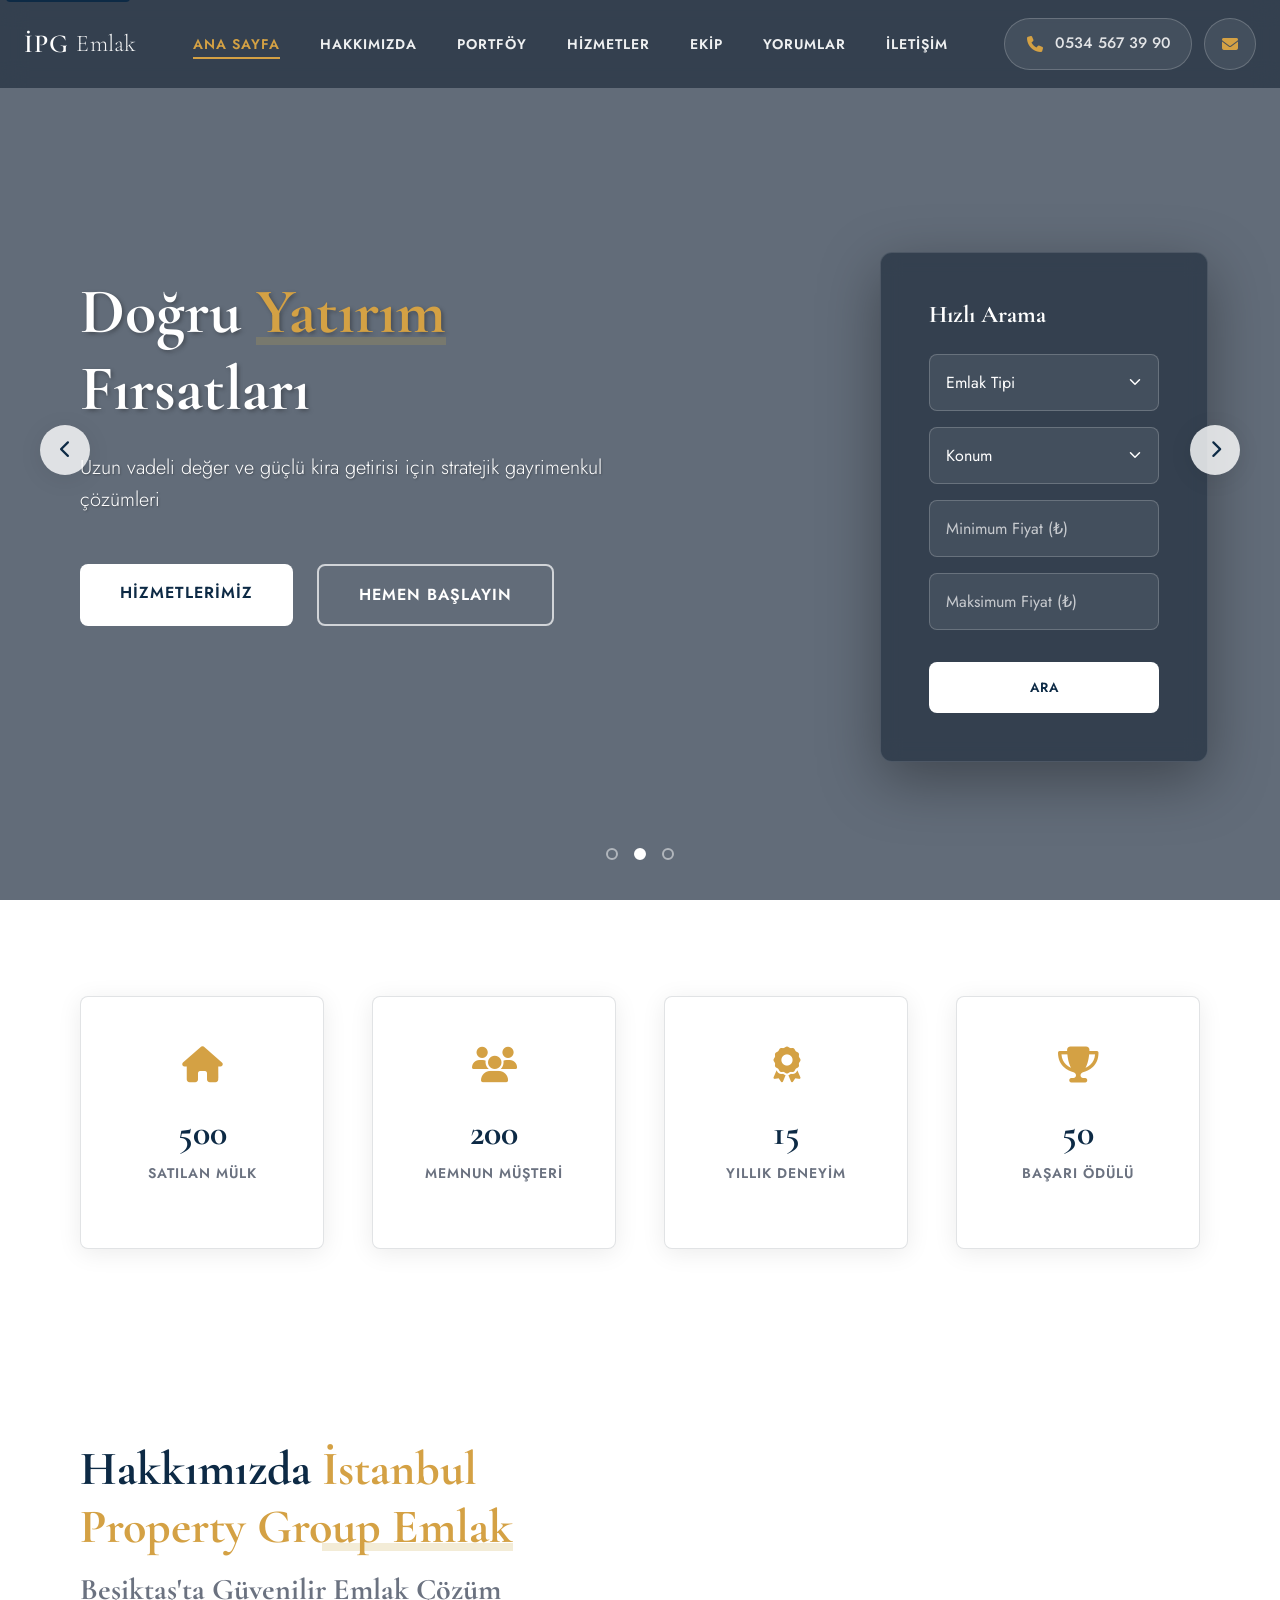
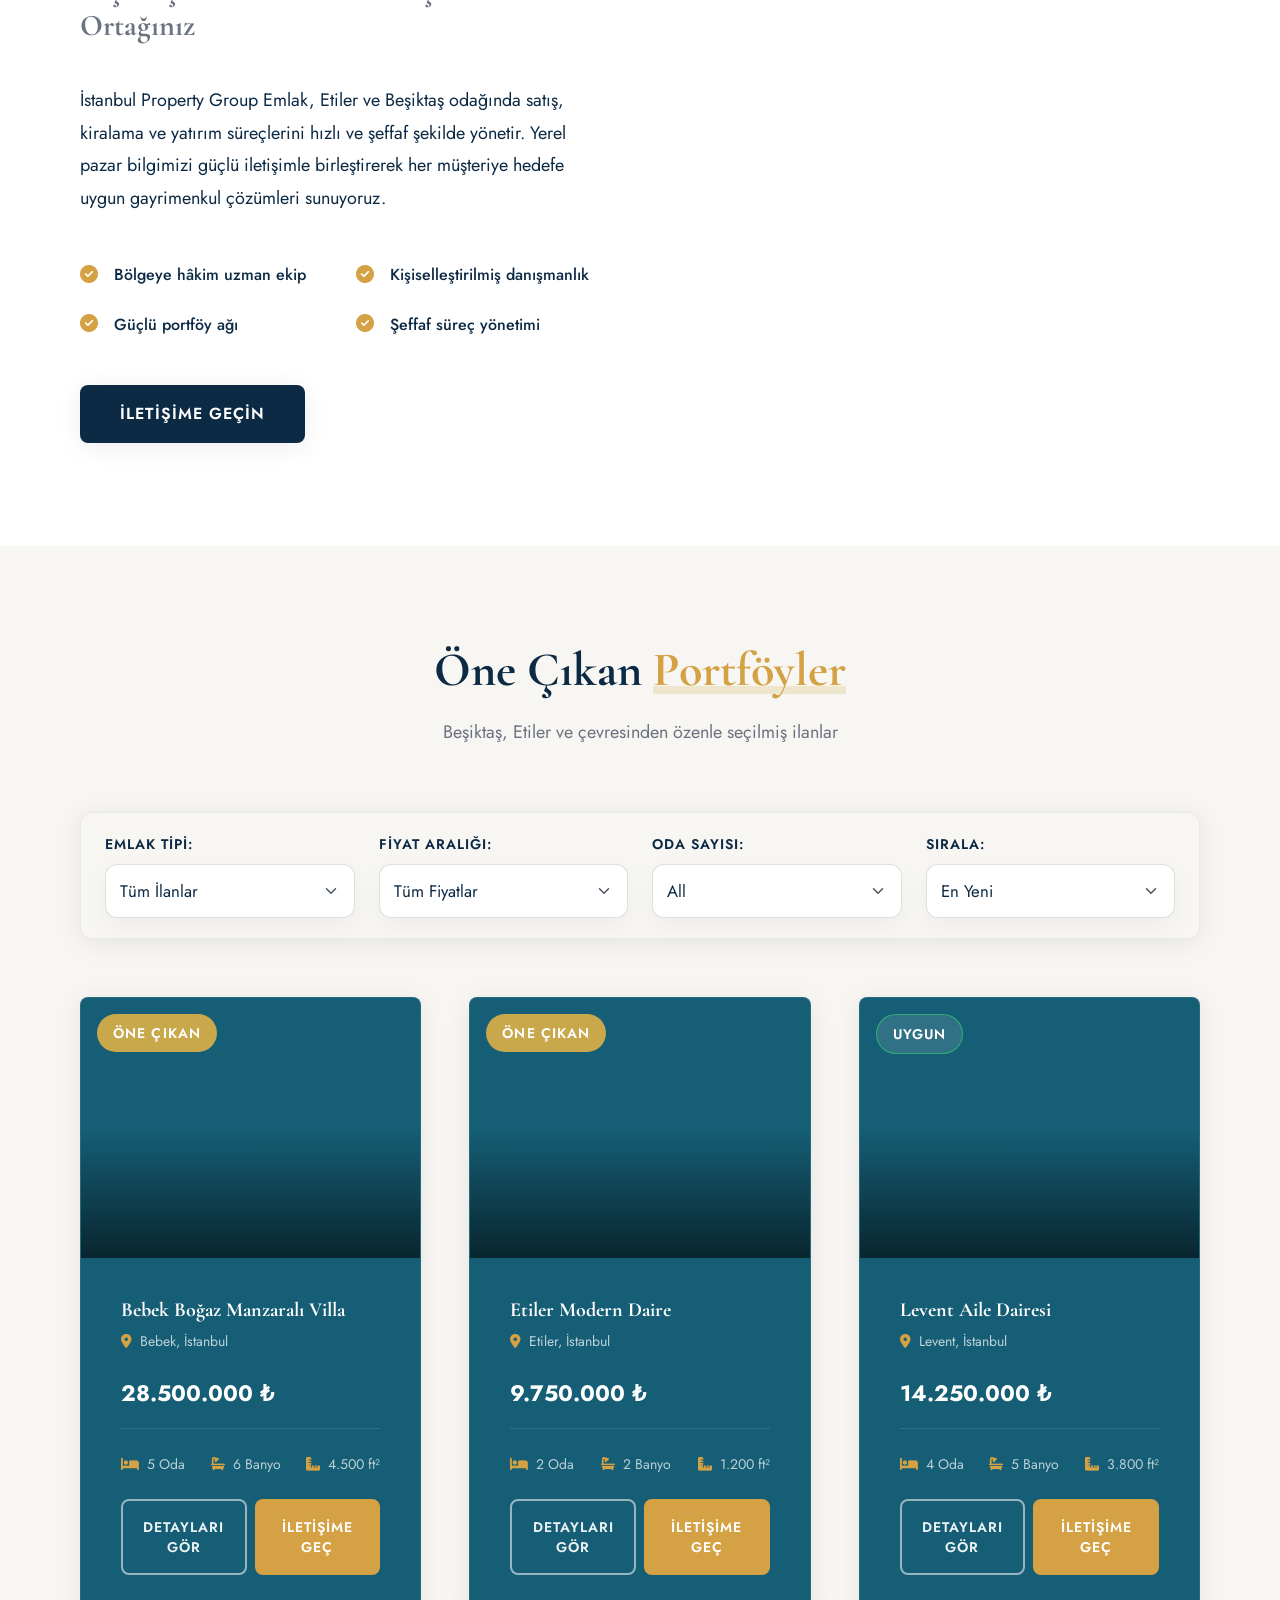
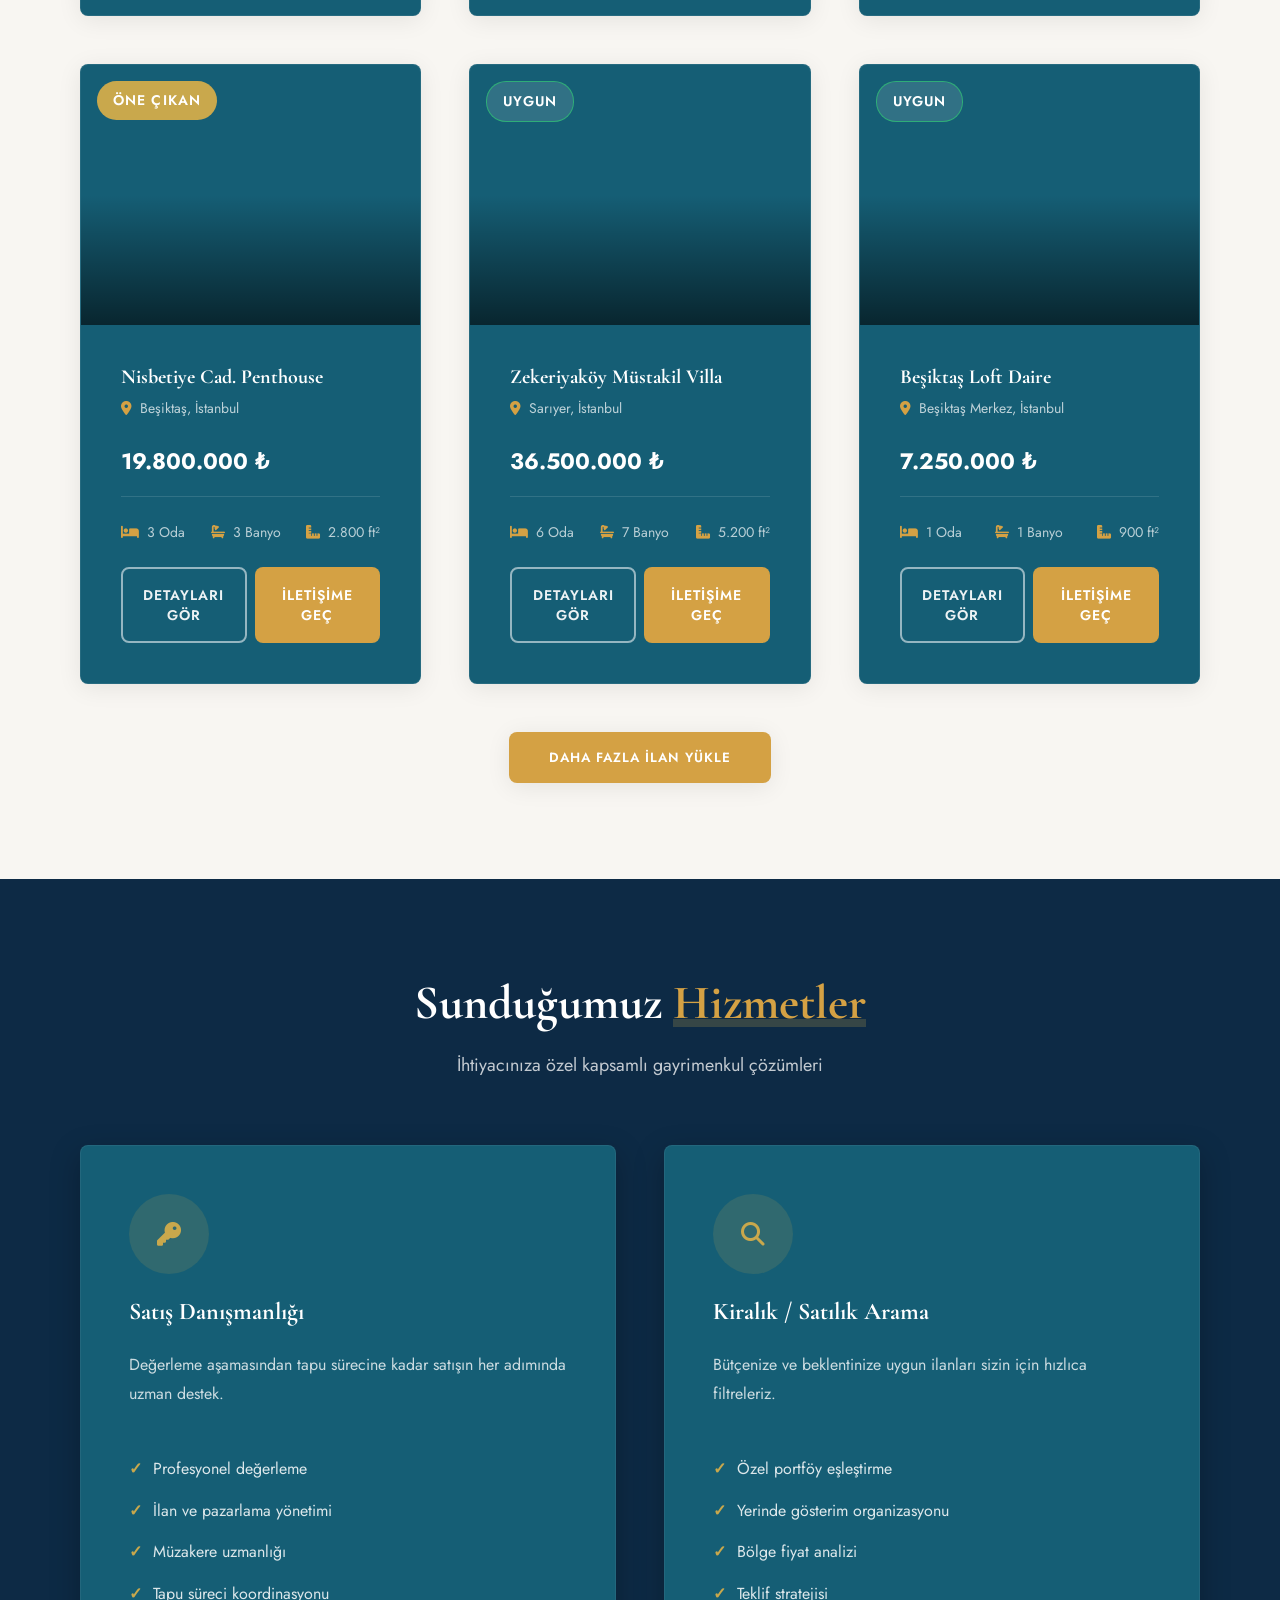
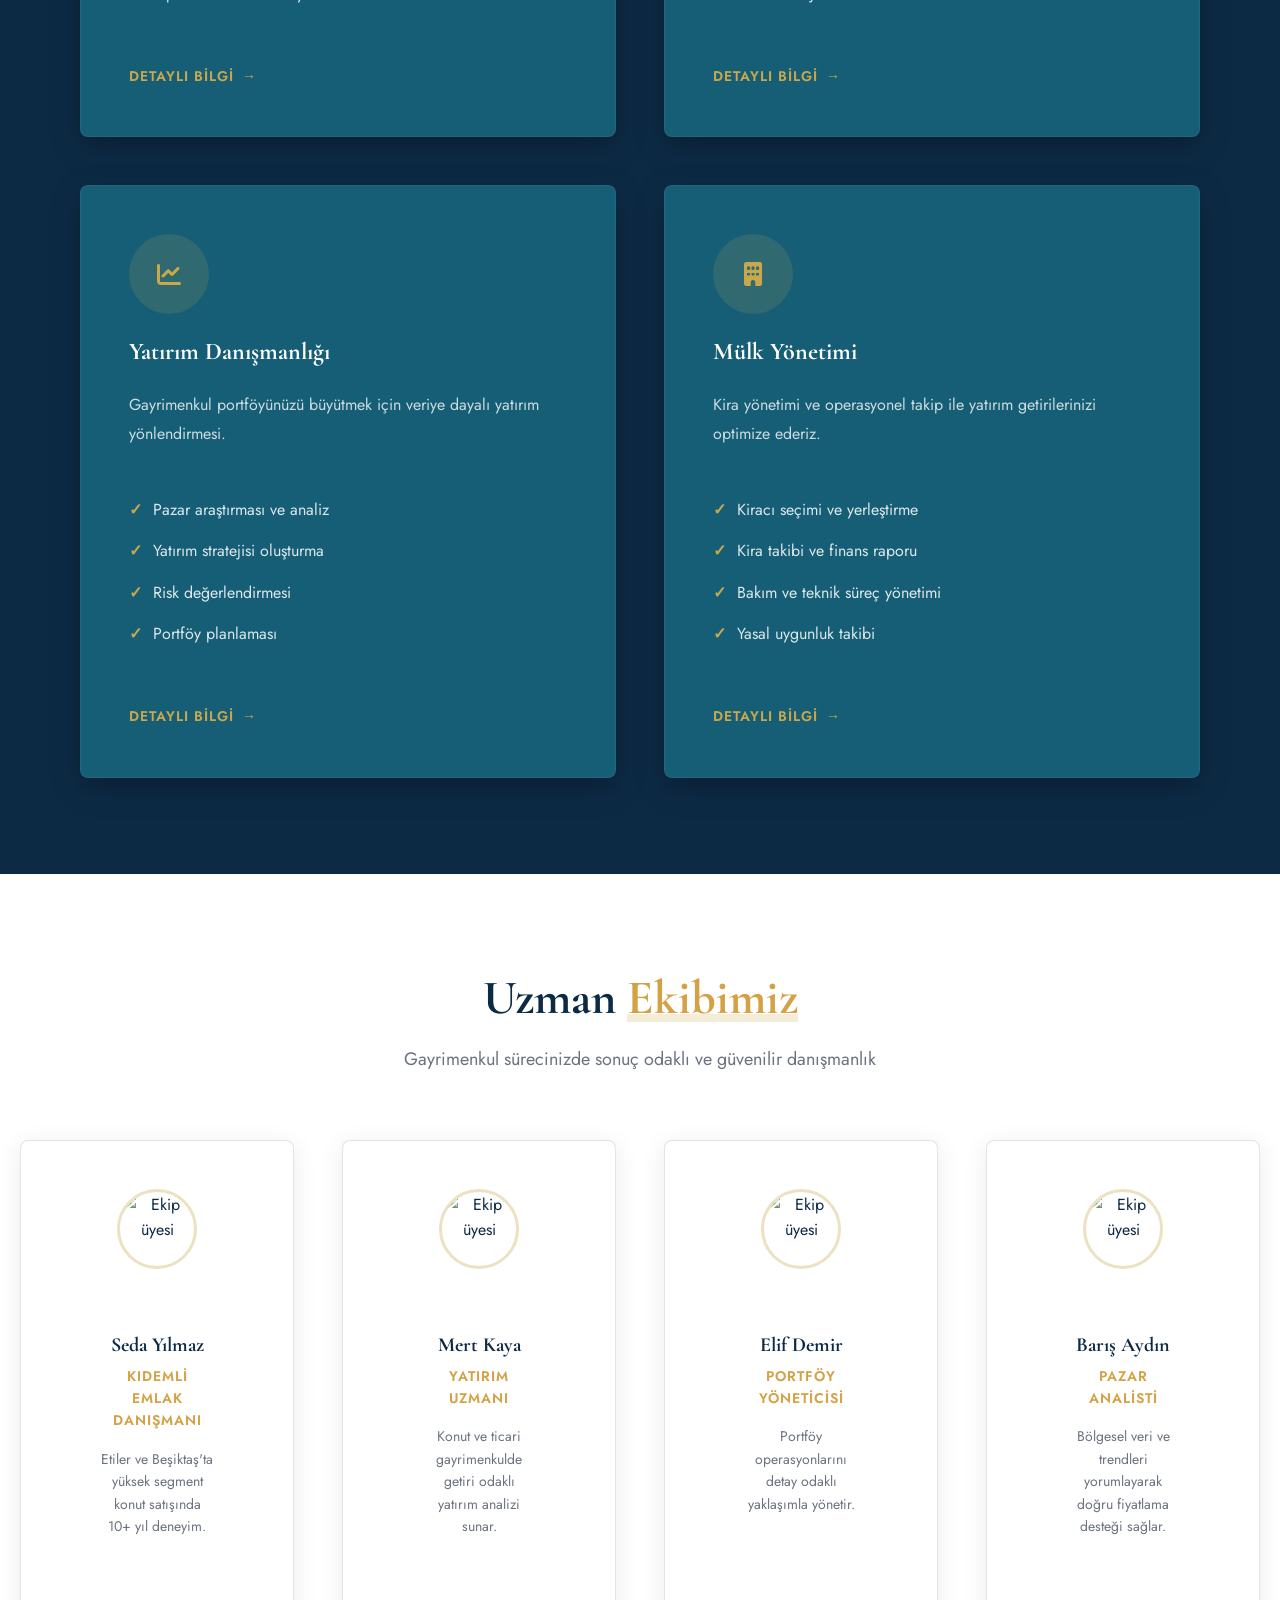
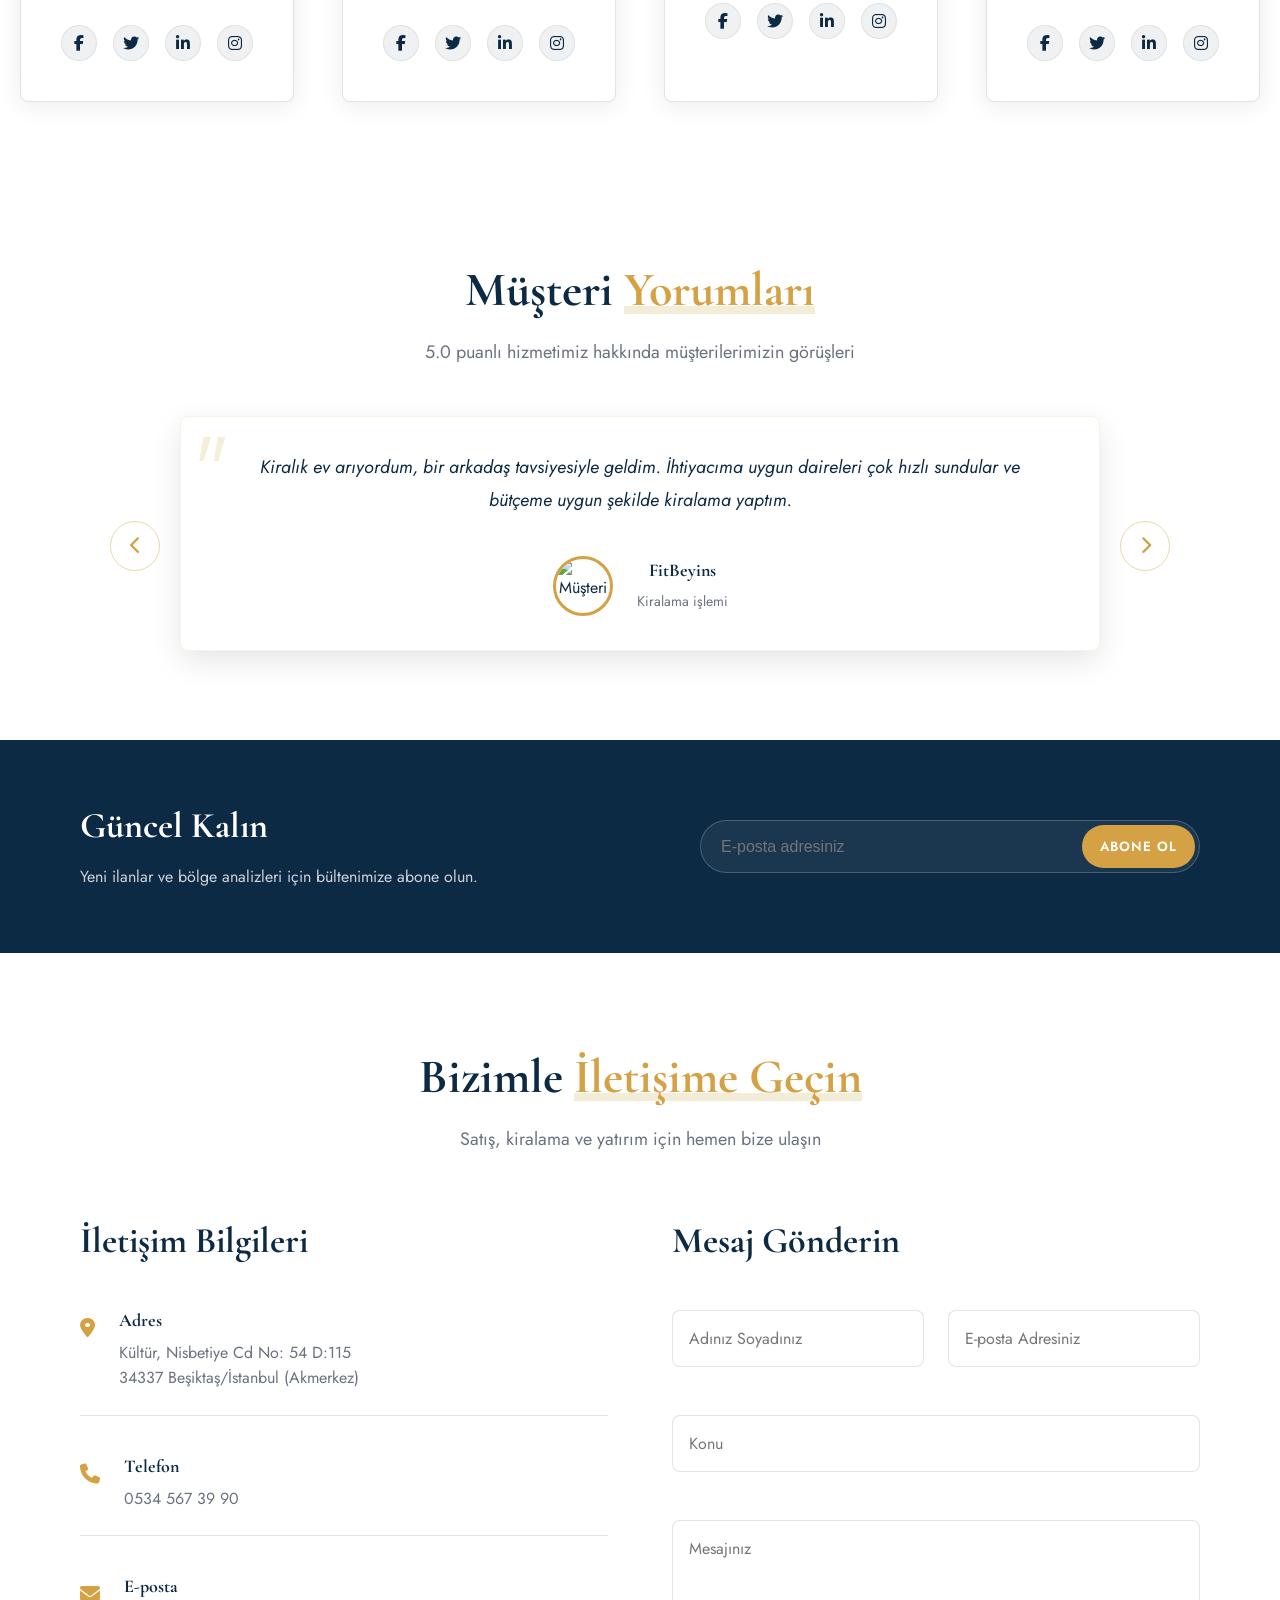
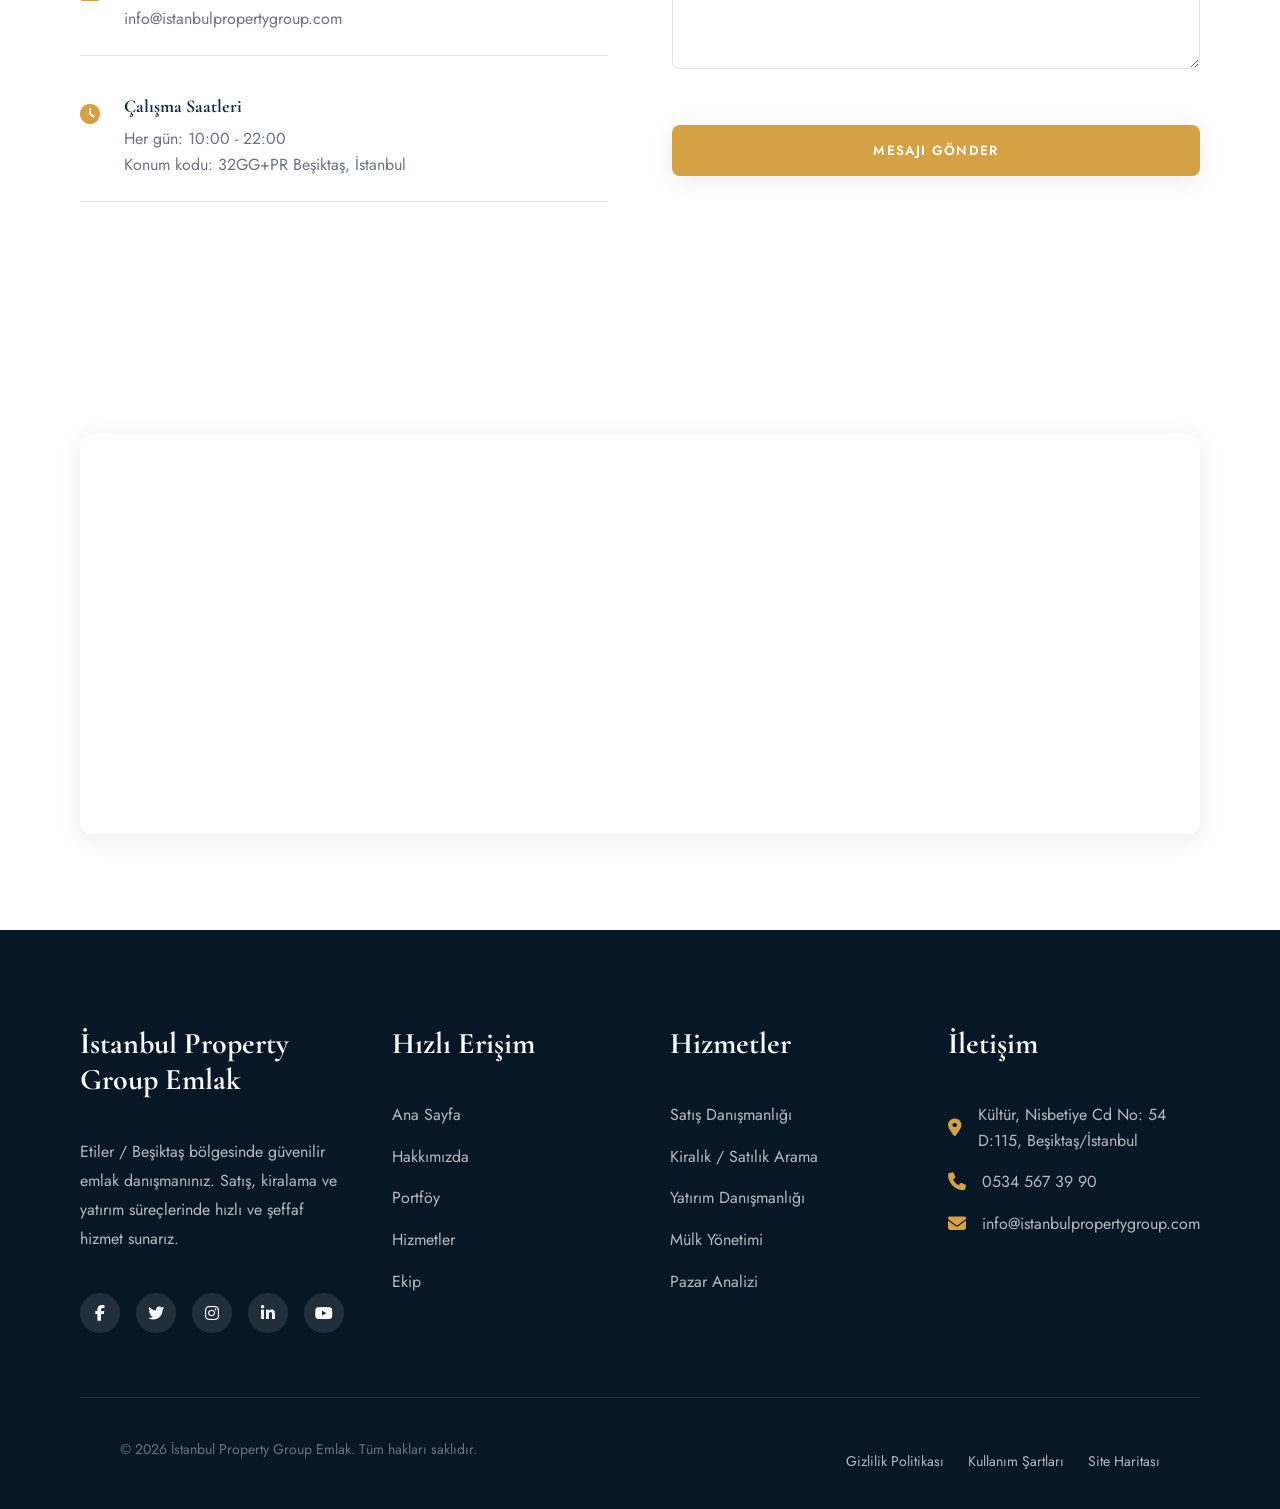
==== commit a7a86e78: "Refine header logo wordmark and spacing" ====
--- a/index.html
+++ b/index.html
@@ -70,8 +70,8 @@
                 <div class="logo">
                     <a href="#home">
                         <span class="logo-wordmark" aria-label="İstanbul Property Group Emlak">
-                            <span class="logo-wordmark__word">İstanbul Property</span>
-                            <span class="logo-wordmark__word">Group Emlak</span>
+                            <span class="logo-wordmark__main">İPG</span>
+                            <span class="logo-wordmark__sub">Emlak</span>
                         </span>
                     </a>
                 </div>
--- a/css/styles.css
+++ b/css/styles.css
@@ -400,16 +400,25 @@
 .logo-wordmark {
     display: inline-flex;
     align-items: center;
-    gap: 14px;
+    gap: 8px;
     color: var(--text-white);
     font-family: var(--font-primary);
     font-weight: 300;
-    font-size: 28px;
+    font-size: 26px;
     letter-spacing: 0.01em;
-}
-
-.logo-wordmark__word {
+    white-space: nowrap;
+}
+
+.logo-wordmark__main {
     line-height: 1;
+    font-weight: 600;
+    letter-spacing: 0.03em;
+}
+
+.logo-wordmark__sub {
+    line-height: 1;
+    font-size: 0.92em;
+    opacity: 0.95;
 }
 
 .main-nav {
--- a/css/responsive.css
+++ b/css/responsive.css
@@ -69,7 +69,7 @@
     }
 
     .logo-wordmark {
-        font-size: clamp(2.45rem, 9vw, 2.95rem);
+        font-size: clamp(1.5rem, 6.2vw, 2rem);
         line-height: 1;
         height: auto;
     }
@@ -582,7 +582,7 @@
 /* Landscape Mobile Devices */
 @media screen and (max-width: 767px) and (orientation: landscape) {
     .hero {
-        min-height: 400px;
+        min-height: 100svh;
     }
 
     .hero-title {
@@ -605,7 +605,7 @@
 /* Portrait Mobile Devices */
 @media screen and (max-width: 767px) and (orientation: portrait) {
     .hero {
-        min-height: 500px;
+        min-height: 100svh;
     }
 
     .properties-grid {
